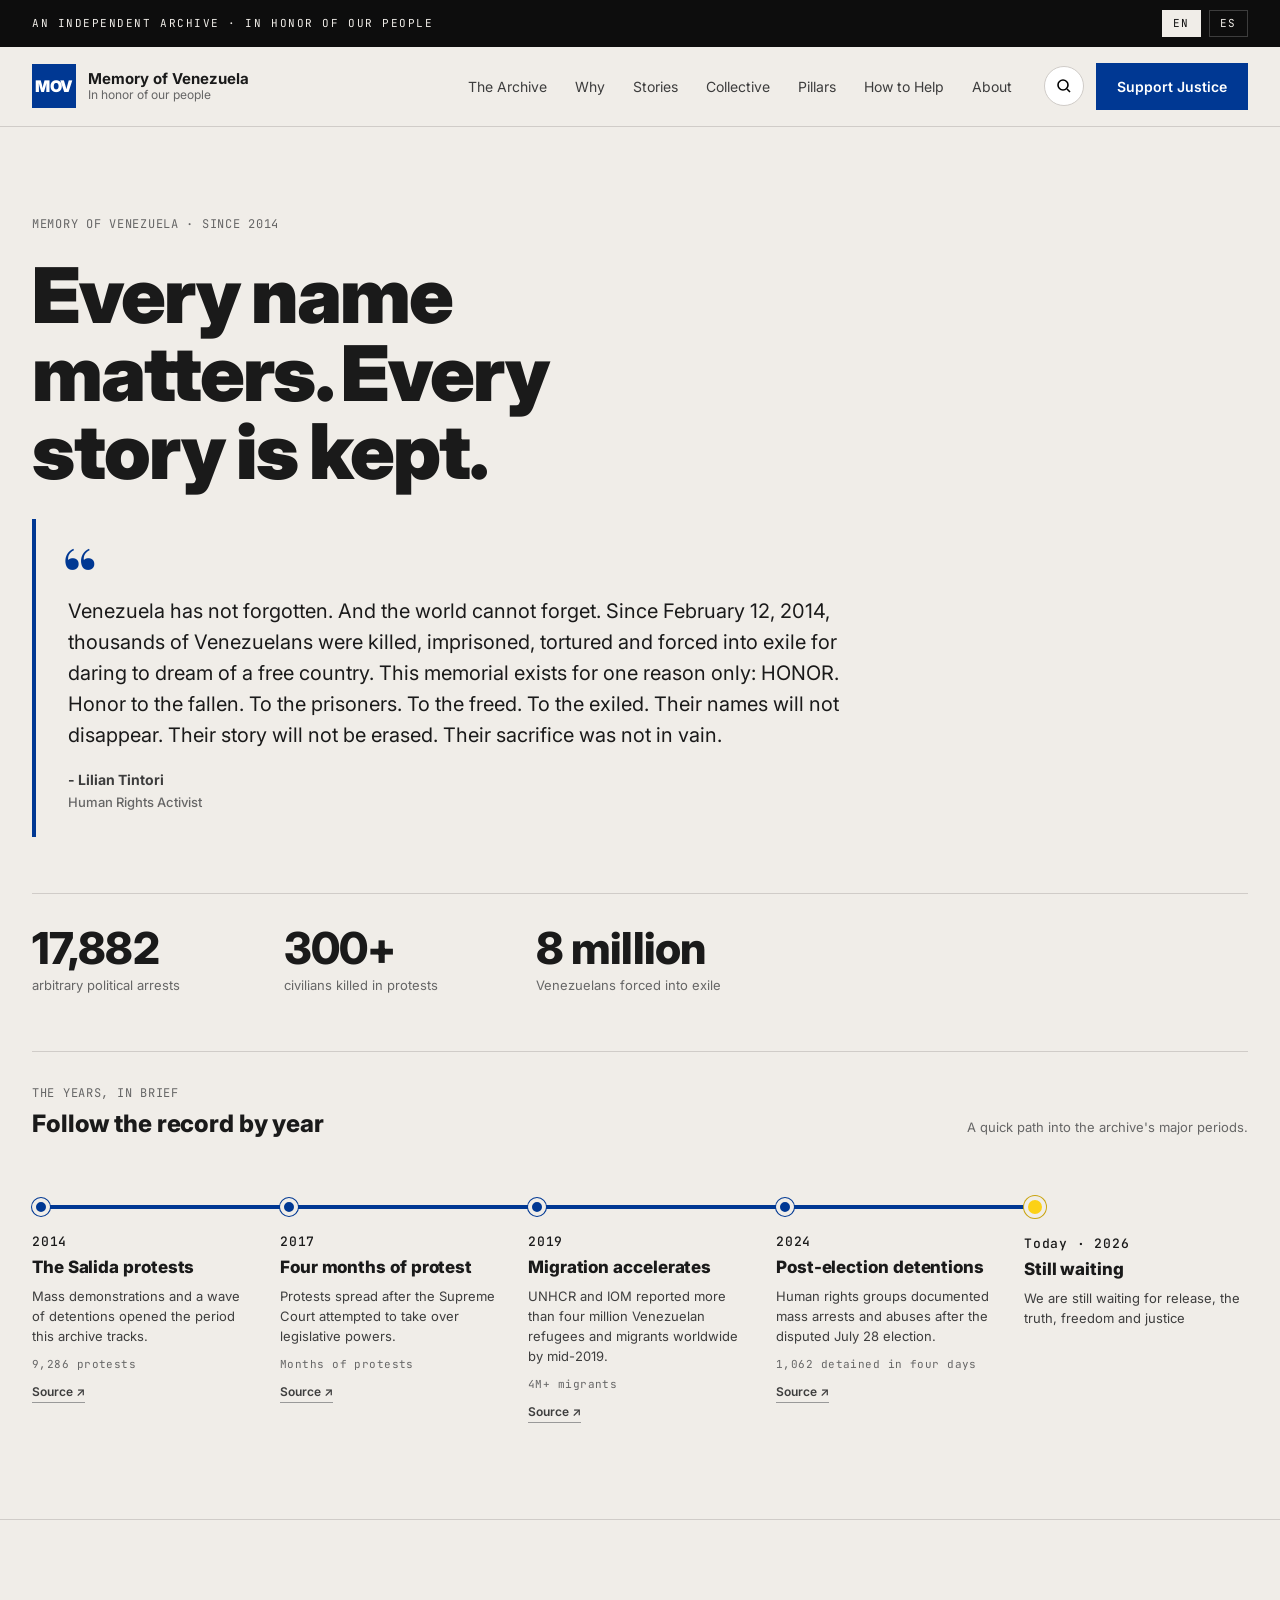
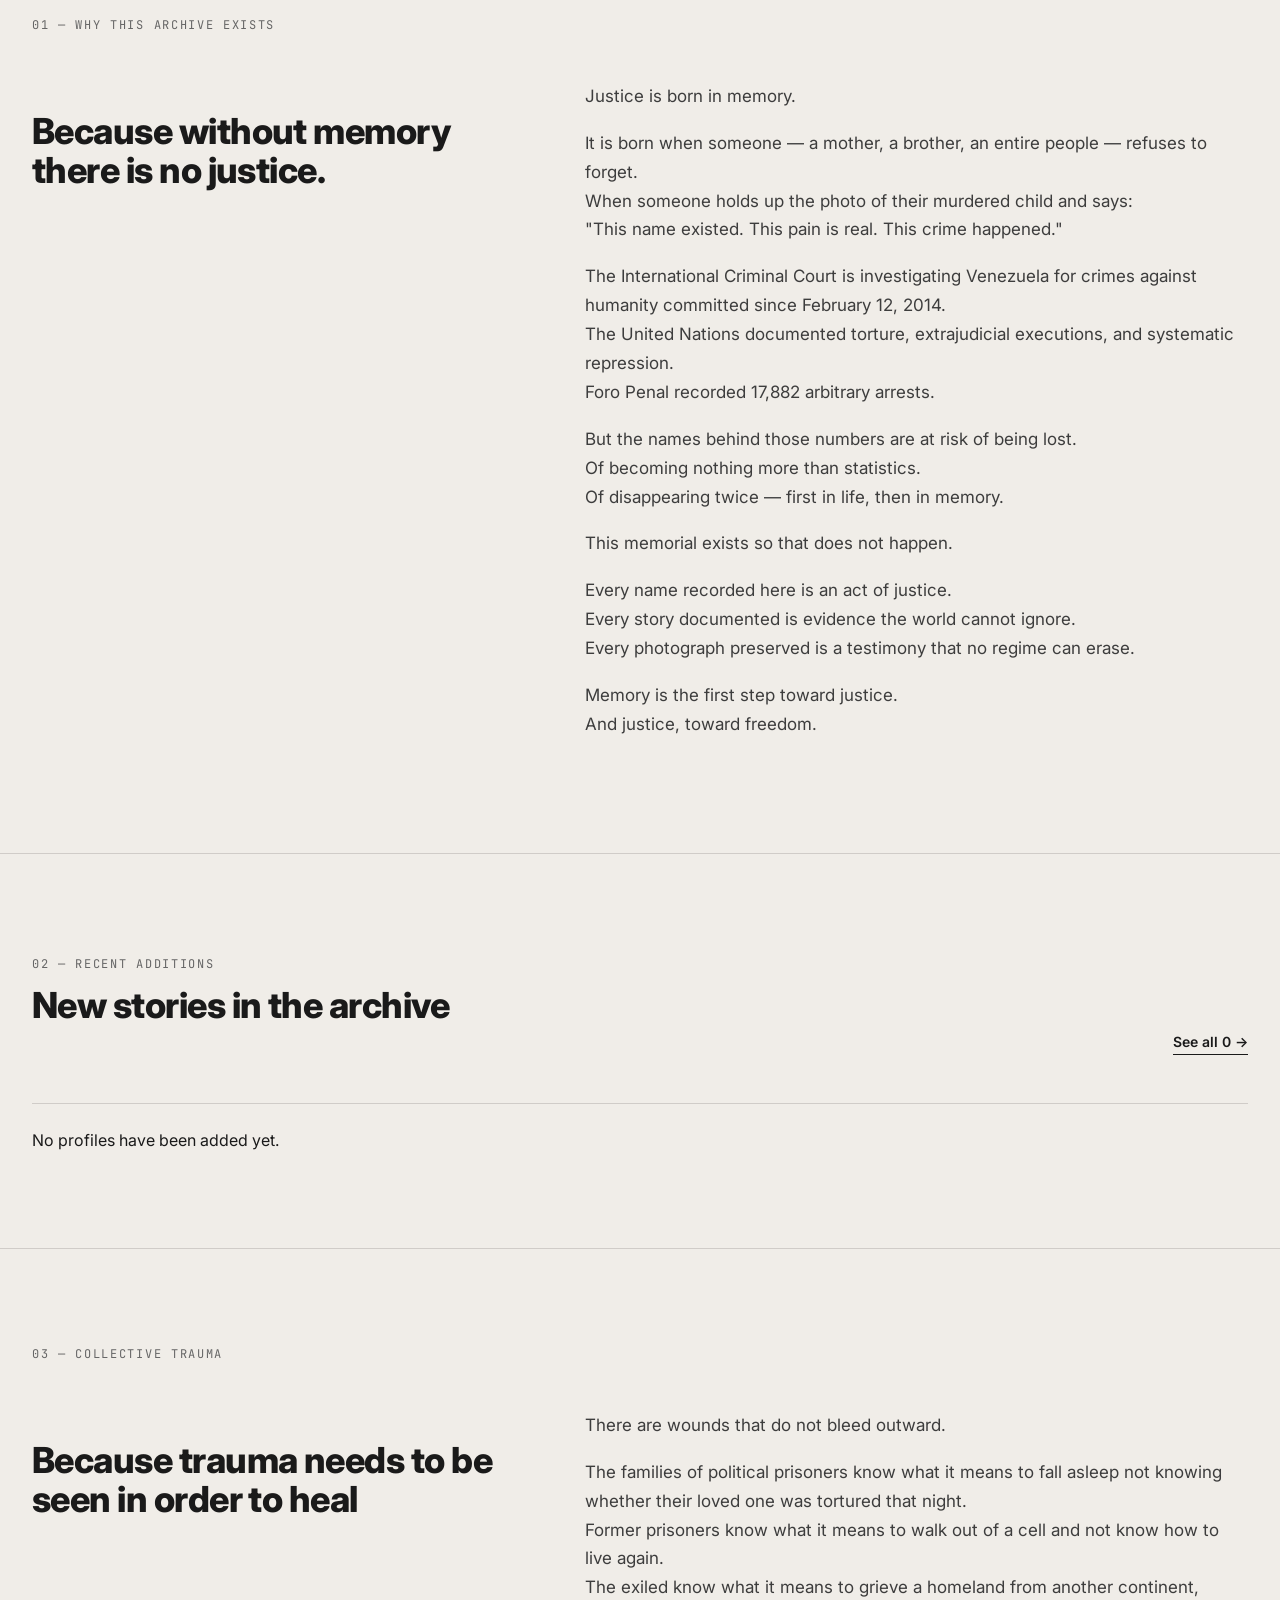
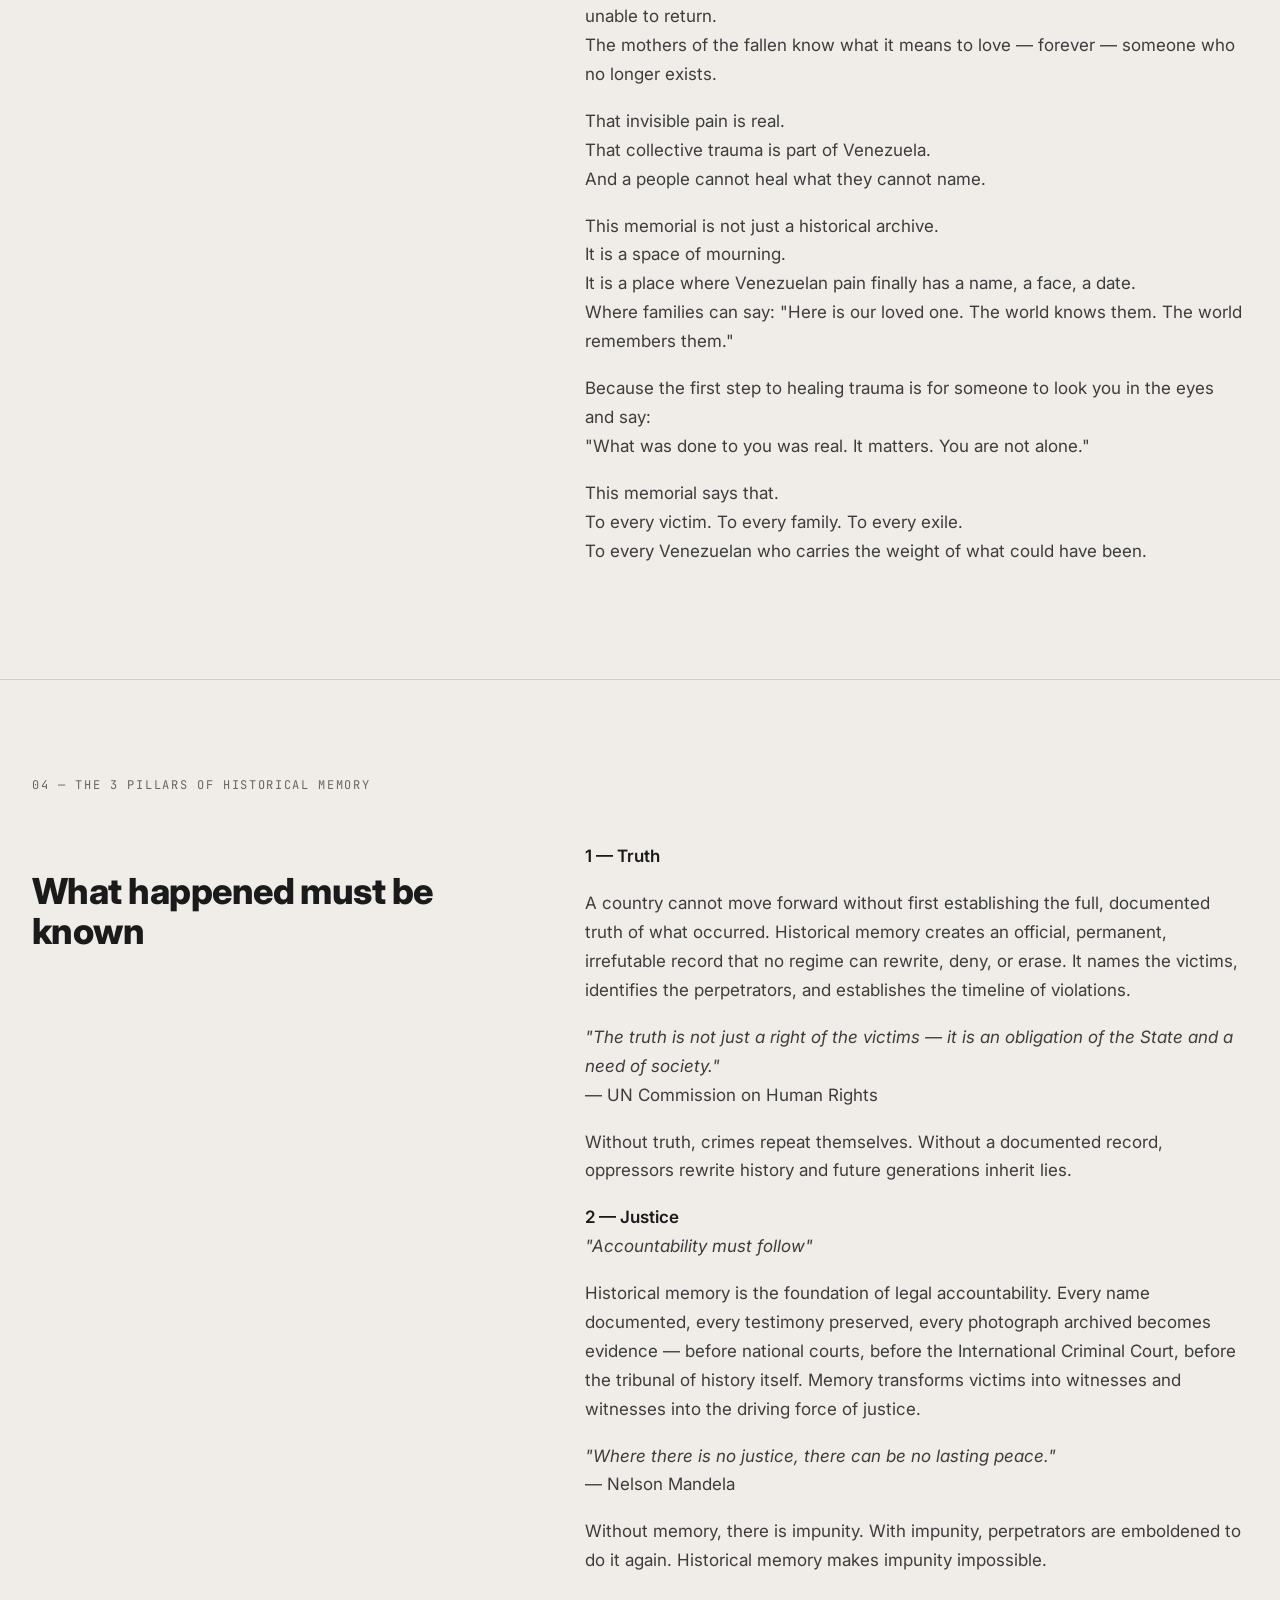
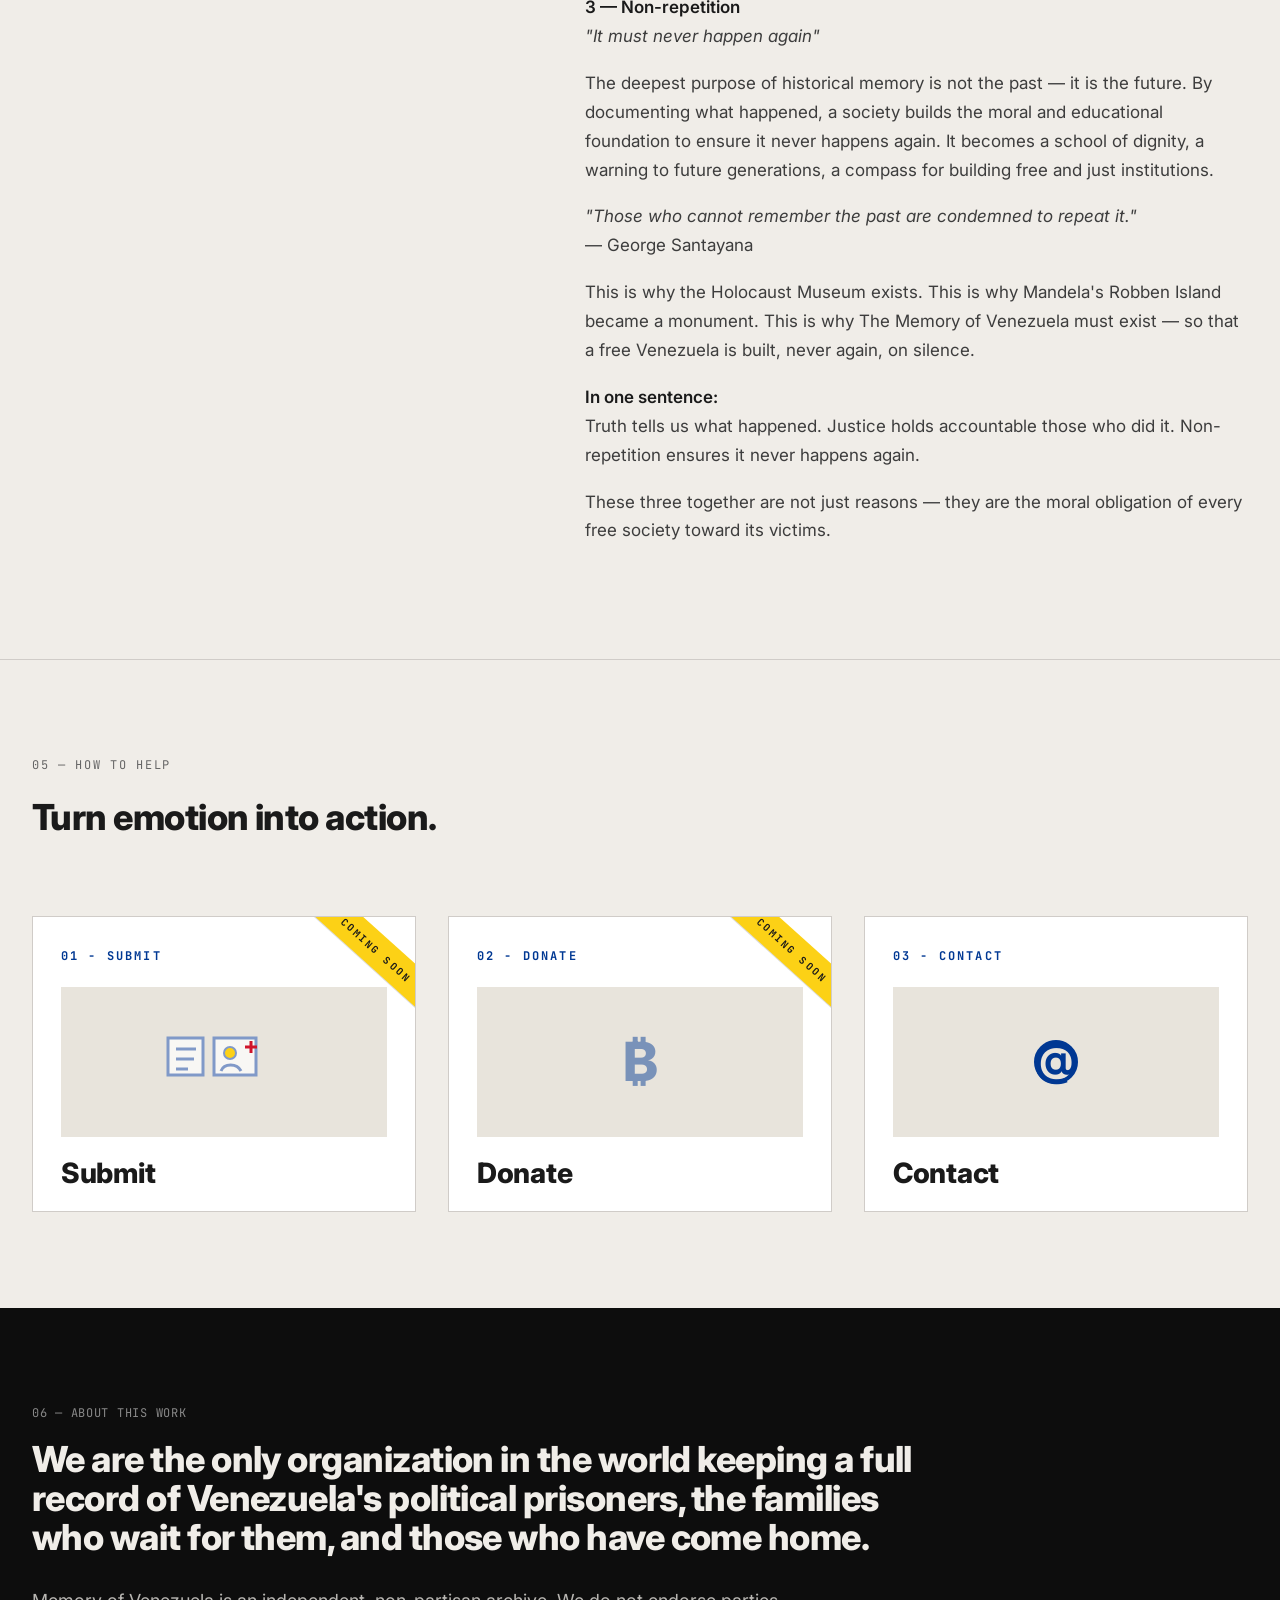
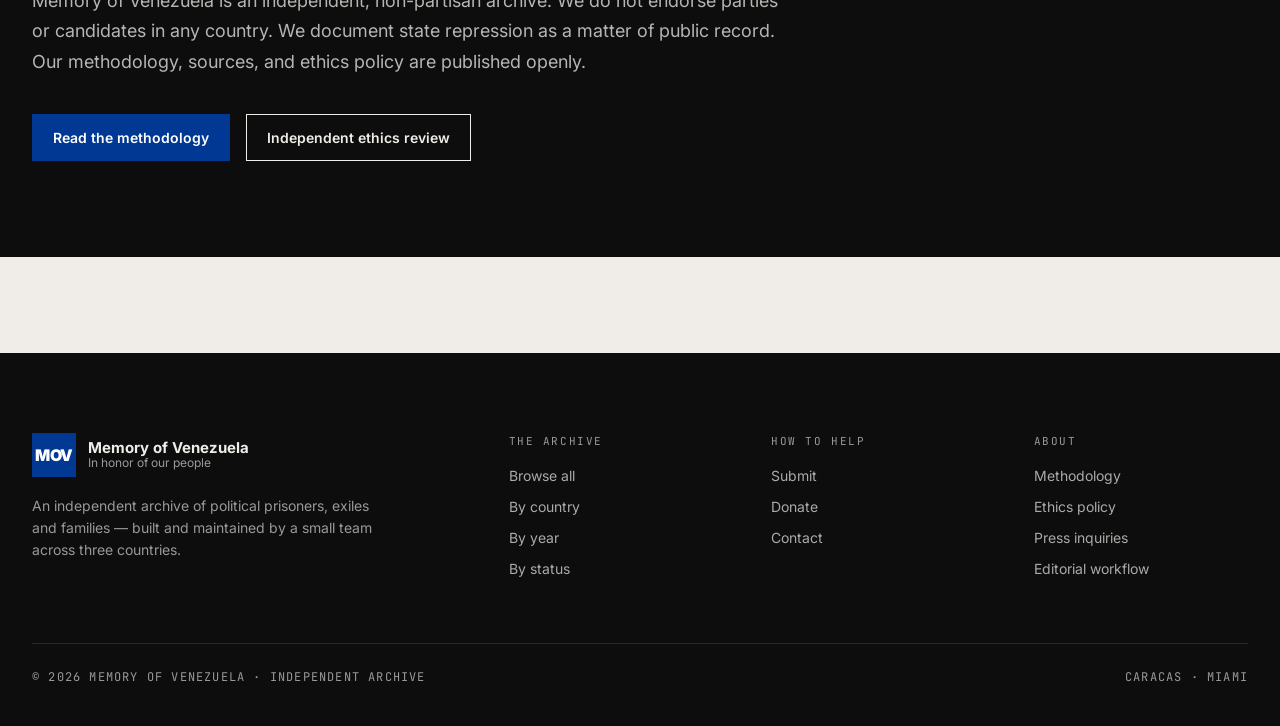
==== index.html @ 83c47b43 "fix: wire homepage anchors and remove preview toggle" ====
<!DOCTYPE html>
<html lang="en">
<head>
<meta charset="utf-8" />
<meta name="viewport" content="width=device-width, initial-scale=1" />
<title>Memory of Venezuela — In honor of our people</title>
<link rel="preconnect" href="https://fonts.googleapis.com" />
<link rel="preconnect" href="https://fonts.gstatic.com" crossorigin />
<link href="https://fonts.googleapis.com/css2?family=Inter:wght@400;500;600;700;800;900&family=Playfair+Display:ital,wght@0,400;0,700;1,400;1,700&family=JetBrains+Mono:wght@400;500&display=swap" rel="stylesheet" />
<style>
/* Memory of Venezuela — shared stylesheet */
:root {
  --cream: #F0EDE8;
  --cream-2: #E8E4DC;
  --white: #FFFFFF;
  --black: #1A1A1A;
  --true-black: #0D0D0D;
  --red: #CF142B;
  --blue: #003893;
  --blue-deep: #002564;
  --yellow: #FCD116;
  --yellow-deep: #C9A410;
  --red-deep: #A31821;
  --primary: #003893;
  --primary-deep: #002564;
  --amber: #C8820A;
  --gray-900: #1F1F1F;
  --gray-700: #3D3D3D;
  --gray-500: #666666;
  --gray-400: #888888;
  --gray-300: #999999;
  --gray-200: #D0CCC8;
  --gray-100: #E5E1DA;
  --cuba-blue: #0057A8;
  --nicaragua-green: #2E7D32;
  --venezuela-red: #B71C1C;

  --font-sans: 'Inter', -apple-system, BlinkMacSystemFont, 'Helvetica Neue', sans-serif;
  --font-serif: 'Playfair Display', Georgia, serif;
  --font-mono: 'JetBrains Mono', 'IBM Plex Mono', ui-monospace, Menlo, monospace;

  --max: 1320px;
  --gutter: 32px;
}

* { box-sizing: border-box; }
html, body { margin: 0; padding: 0; }
body {
  font-family: var(--font-sans);
  background: var(--cream);
  color: var(--black);
  font-size: 16px;
  line-height: 1.5;
  -webkit-font-smoothing: antialiased;
  text-rendering: optimizeLegibility;
}
img { max-width: 100%; display: block; }
a { color: inherit; text-decoration: none; }

/* ---------- Type scale ---------- */
.t-hero { font-size: clamp(48px, 6vw, 84px); font-weight: 900; letter-spacing: -0.025em; line-height: 1.02; }
.t-h1   { font-size: clamp(40px, 4.2vw, 56px); font-weight: 800; letter-spacing: -0.02em; line-height: 1.05; }
.t-h2   { font-size: clamp(28px, 2.8vw, 40px); font-weight: 800; letter-spacing: -0.015em; line-height: 1.1; }
.t-h3   { font-size: 28px; font-weight: 700; letter-spacing: -0.01em; line-height: 1.2; }
.t-h4   { font-size: 20px; font-weight: 700; letter-spacing: -0.005em; line-height: 1.3; }
.t-lead { font-size: 20px; font-weight: 400; line-height: 1.55; color: var(--gray-700); }
.t-body { font-size: 16px; font-weight: 400; line-height: 1.65; }
.t-small{ font-size: 13px; font-weight: 400; color: var(--gray-500); }
.t-cap  { font-size: 12px; font-weight: 400; color: var(--gray-500); }
.t-label{
  font-size: 11px; font-weight: 700; text-transform: uppercase;
  letter-spacing: 0.12em; color: var(--blue);
}
.t-mono { font-family: var(--font-mono); font-size: 12px; letter-spacing: 0.06em; text-transform: uppercase; color: var(--gray-500); }
.t-quote{ font-family: var(--font-serif); font-weight: 700; font-size: clamp(28px, 3vw, 40px); line-height: 1.25; letter-spacing: -0.005em; color: var(--black); }

/* ---------- Layout ---------- */
.wrap { max-width: var(--max); margin: 0 auto; padding: 0 var(--gutter); }
.section { padding: 96px 0; border-top: 1px solid var(--gray-200); }
.section.tight { padding: 64px 0; }
section[id] { scroll-margin-top: 88px; }
.section-head { display: flex; flex-direction: column; gap: 12px; margin-bottom: 48px; }
.section-head .num { font-family: var(--font-mono); font-size: 12px; color: var(--gray-500); text-transform: uppercase; letter-spacing: 0.14em; }

/* ---------- Header ---------- */
.topband {
  background: var(--true-black);
  color: var(--cream);
  font-family: var(--font-mono);
  font-size: 11px;
  letter-spacing: 0.14em;
  text-transform: uppercase;
}
.topband .wrap { display: flex; justify-content: space-between; align-items: center; padding-top: 10px; padding-bottom: 10px; gap: 16px; flex-wrap: wrap; } .topband .right-tools { display: flex; gap: 12px; align-items: center; }
.topband a { color: inherit; opacity: 0.7; }
.topband a:hover { opacity: 1; }
.topband .lang { display: inline-flex; gap: 8px; }
.topband .lang button {
  background: transparent; border: 1px solid rgba(255,255,255,0.2); color: var(--cream);
  font: inherit; letter-spacing: 0.14em; text-transform: uppercase;
  padding: 4px 10px; cursor: pointer;
}
.topband .lang button.on { background: var(--cream); color: var(--true-black); border-color: var(--cream); }

.nav {
  background: var(--cream);
  border-bottom: 1px solid var(--gray-200);
  position: sticky; top: 0; z-index: 50;
}
.nav .wrap { display: flex; align-items: center; gap: 32px; padding-top: 16px; padding-bottom: 16px; }
.brand { display: flex; align-items: center; gap: 12px; font-weight: 700; }
.brand-mark {
  width: 44px; height: 44px; background: var(--blue); color: var(--white);
  display: grid; place-items: center; font-weight: 900; letter-spacing: -0.02em;
  font-size: 16px;
}
.brand-text { display: flex; flex-direction: column; line-height: 1.15; }
.brand-text strong { font-size: 15px; font-weight: 700; }
.brand-text span { font-size: 12px; color: var(--gray-500); font-weight: 400; }
.nav-links { display: flex; gap: 28px; margin-left: auto; align-items: center; }
.nav-links a { font-size: 14px; color: var(--gray-700); }
.nav-links a:hover, .nav-links a.active { color: var(--black); }
.nav-actions { display: flex; align-items: center; gap: 12px; }
.btn {
  display: inline-flex; align-items: center; gap: 8px;
  padding: 12px 20px; font-size: 14px; font-weight: 600;
  border: 1px solid var(--black); background: var(--black); color: var(--cream);
  cursor: pointer; transition: background 0.15s ease;
}
.btn:hover { background: var(--gray-700); }
.btn.red { background: var(--blue); border-color: var(--blue); color: var(--white); }
.btn.red:hover { background: var(--blue-deep); border-color: var(--blue-deep); }
.btn.ghost { background: transparent; color: var(--black); }
.btn.ghost:hover { background: var(--black); color: var(--cream); }
.search-icon {
  width: 40px; height: 40px; border-radius: 999px;
  border: 1px solid var(--gray-200); background: var(--white);
  display: grid; place-items: center; cursor: pointer;
}

/* ---------- Status pills ---------- */
.pill {
  display: inline-flex; align-items: center; gap: 6px;
  font-size: 11px; font-weight: 700; letter-spacing: 0.12em; text-transform: uppercase;
  padding: 5px 10px; border: 1px solid currentColor;
}
.pill.imprisoned { color: var(--red); }
.pill.exiled    { color: var(--amber); }
.pill.liberated { color: var(--nicaragua-green); }
.pill.killed    { color: var(--red-deep); }
.pill.disappeared { color: var(--black); }
.pill.family    { color: var(--cuba-blue); }
.pill.solid { background: var(--red); color: var(--white); border-color: var(--red); }
.pill.solid.amber { background: var(--amber); border-color: var(--amber); }
.pill.solid.green { background: var(--nicaragua-green); border-color: var(--nicaragua-green); }

/* ---------- Photo placeholder ---------- */
.photo {
  background: var(--cream-2);
  position: relative;
  overflow: hidden;
  display: flex; align-items: flex-end; justify-content: flex-start;
}
.photo::before {
  content: ""; position: absolute; inset: 0;
  background-image: repeating-linear-gradient(
    -45deg,
    rgba(0,0,0,0.025) 0 1px,
    transparent 1px 14px
  );
}
.photo .photo-cap {
  position: relative; z-index: 1;
  font-family: var(--font-mono); font-size: 11px;
  text-transform: uppercase; letter-spacing: 0.14em;
  color: var(--gray-500);
  padding: 12px 14px;
}
.photo.dark { background: var(--true-black); }
.photo.dark::before { background-image: repeating-linear-gradient(-45deg, rgba(255,255,255,0.04) 0 1px, transparent 1px 14px); }
.photo.dark .photo-cap { color: var(--gray-300); }

/* ---------- Person card ---------- */
.person-card {
  display: block;
  background: var(--white);
  border: 1px solid var(--gray-200);
  transition: border-color 0.15s ease, transform 0.15s ease;
}
.person-card:hover { border-color: var(--black); }
.person-card .photo { aspect-ratio: 4/5; }
.person-card .meta { padding: 18px 20px 22px; }
.person-card .meta h4 { margin: 0 0 6px; font-size: 18px; font-weight: 700; letter-spacing: -0.005em; }
.person-card .meta .sub { font-size: 13px; color: var(--gray-500); }
.person-card .pill { margin-bottom: 12px; }

/* ---------- Footer ---------- */
.foot { background: var(--true-black); color: var(--cream); padding: 80px 0 40px; margin-top: 96px; }
.foot a { color: var(--cream); opacity: 0.7; }
.foot a:hover { opacity: 1; }
.foot-grid { display: grid; grid-template-columns: 2fr 1fr 1fr 1fr; gap: 48px; }
.foot-col h5 { font-size: 11px; letter-spacing: 0.14em; text-transform: uppercase; color: var(--gray-300); margin: 0 0 16px; font-family: var(--font-mono); font-weight: 400; }
.foot-col ul { list-style: none; padding: 0; margin: 0; display: flex; flex-direction: column; gap: 10px; font-size: 14px; }
.foot-bottom { margin-top: 64px; padding-top: 24px; border-top: 1px solid rgba(255,255,255,0.12); display: flex; justify-content: space-between; font-size: 12px; color: var(--gray-300); font-family: var(--font-mono); letter-spacing: 0.1em; text-transform: uppercase; }

/* ---------- Stub data flag (preview mode) ---------- */
[data-stub] { position: relative; }
body.preview-on [data-stub] {
  outline: 2px dashed var(--yellow-deep);
  outline-offset: 2px;
  background-image: linear-gradient(135deg, rgba(252,209,22,0.06) 0 8px, transparent 8px 16px);
}
body.preview-on [data-stub]::after {
  content: "SAMPLE";
  position: absolute; top: -10px; left: -2px;
  font-family: var(--font-mono); font-size: 9px; letter-spacing: 0.16em; font-weight: 700;
  background: var(--yellow); color: var(--black); padding: 2px 6px;
  z-index: 5;
}
.preview-toggle {
  display: inline-flex; align-items: center; gap: 8px;
  font-family: var(--font-mono); font-size: 11px; letter-spacing: 0.12em; text-transform: uppercase;
  background: var(--yellow); color: var(--black); border: 0; padding: 4px 10px;
  cursor: pointer;
}
.preview-toggle .dot { width: 6px; height: 6px; border-radius: 999px; background: var(--black); }
body.preview-on .preview-toggle { background: var(--black); color: var(--yellow); }
body.preview-on .preview-toggle .dot { background: var(--yellow); }

/* ---------- Utilities ---------- */
.hr { border: 0; border-top: 1px solid var(--gray-200); margin: 0; }
.flag { width: 18px; height: 12px; display: inline-block; vertical-align: middle; border: 1px solid rgba(0,0,0,0.05); }
.country-tag { display: inline-flex; align-items: center; gap: 6px; font-size: 11px; font-weight: 700; letter-spacing: 0.12em; text-transform: uppercase; }

</style>
<style>
  /* Home-only */
  .hero { padding: 88px 0 96px; }
  .hero .lede { max-width: 920px; }
  .hero h1 { margin: 24px 0 28px; }
  .hero-quote {
    position: relative;
    max-width: 820px;
    margin: 0;
    padding: 24px 0 24px 32px;
    border-left: 4px solid var(--blue);
  }
  .hero-quote::before {
    content: "\201C";
    display: block;
    margin: 0 0 -8px -6px;
    font-family: var(--font-serif);
    font-size: 76px;
    font-weight: 700;
    line-height: 0.8;
    color: var(--blue);
  }
  .hero-quote p {
    margin: 0;
    font-family: var(--font-sans);
    font-size: 20px;
    font-style: normal;
    line-height: 1.55;
    color: var(--black);
  }
  .hero-quote footer {
    margin-top: 18px;
    color: var(--gray-700);
  }
  .hero-quote cite {
    display: block;
    font-size: 14px;
    font-style: normal;
    font-weight: 700;
  }
  .hero-quote .quote-role {
    display: block;
    margin-top: 3px;
    font-size: 13px;
    font-weight: 500;
    color: var(--gray-500);
  }
  .hero .meta-row { display: flex; gap: 32px; margin-top: 56px; padding-top: 32px; border-top: 1px solid var(--gray-200); flex-wrap: wrap; }
  .hero .meta-row .meta-item { min-width: 220px; }
  .hero .meta-row .num { font-size: 44px; font-weight: 800; letter-spacing: -0.02em; line-height: 1; }
  .hero .meta-row .lbl { font-size: 13px; color: var(--gray-500); margin-top: 6px; max-width: 240px; }
  .hero .meta-row .src { font-size: 11px; color: var(--gray-400); margin-top: 8px; font-style: italic; }
  .hero-timeline {
    margin-top: 56px;
    padding-top: 32px;
    border-top: 1px solid var(--gray-200);
  }
  .hero-timeline-head {
    display: flex;
    align-items: flex-end;
    justify-content: space-between;
    gap: 24px;
    flex-wrap: wrap;
  }
  .hero-timeline h2 {
    margin: 8px 0 0;
    font-size: 24px;
    font-weight: 800;
    letter-spacing: -0.005em;
    line-height: 1.15;
  }
  .hero-timeline .t-small {
    max-width: 320px;
    text-align: right;
  }
  .hero-timeline .htl-track { margin-top: 24px; }

  .why { display: grid; grid-template-columns: 1fr 1.4fr; gap: 80px; align-items: start; }
  .why p { font-size: 17px; line-height: 1.7; color: var(--gray-700); margin: 0 0 18px; }
  .why p strong { color: var(--black); font-weight: 600; }

  /* Recent additions */
  .recent-grid { display: grid; grid-template-columns: 1.6fr 1fr 1fr; gap: 28px; }
  .recent-grid.is-single { grid-template-columns: minmax(0, 920px); }
  .recent-grid.is-single .featured {
    display: grid;
    grid-template-columns: minmax(220px, 0.85fr) minmax(0, 1fr);
  }
  .recent-grid.is-single .featured .photo {
    aspect-ratio: auto;
    min-height: 320px;
  }
  .recent-grid.is-loading, .recent-grid.is-empty {
    display: block;
    border-top: 1px solid var(--gray-200);
    padding-top: 24px;
    color: var(--gray-600);
  }
  .recent-grid .featured .photo { aspect-ratio: 4/5; }
  .recent-grid .featured .meta { padding: 24px 28px 28px; }
  .recent-grid .featured h3 { margin: 0 0 12px; font-size: 28px; font-weight: 800; letter-spacing: -0.01em; line-height: 1.15; }
  .recent-grid .featured p { font-size: 16px; color: var(--gray-700); line-height: 1.6; margin: 0 0 18px; }
  .recent-grid .featured .pill { margin-bottom: 12px; }
  .recent-grid .stack { display: flex; flex-direction: column; gap: 28px; }
  .recent-grid .stack .person-card .photo { aspect-ratio: 4/3; }

  /* Timeline */
  .tl { position: relative; padding: 0 0 0 0; }
  .tl-row { display: grid; grid-template-columns: 140px 1fr; gap: 48px; padding: 28px 0; border-top: 1px solid var(--gray-200); align-items: start; }
  .tl-row:last-child { border-bottom: 1px solid var(--gray-200); }
  .tl-row .yr { font-family: var(--font-mono); font-size: 13px; letter-spacing: 0.08em; color: var(--gray-700); padding-top: 4px; }
  .tl-row .yr .count { display: block; font-family: var(--font-sans); font-size: 11px; color: var(--gray-400); margin-top: 4px; letter-spacing: 0.06em; text-transform: uppercase; }
  .tl-row .body h4 { margin: 0 0 8px; font-size: 20px; font-weight: 700; letter-spacing: -0.005em; }
  .tl-row .body p { margin: 0; color: var(--gray-700); font-size: 15px; line-height: 1.6; max-width: 720px; }
  .tl-row .body .links { margin-top: 12px; display: flex; gap: 16px; flex-wrap: wrap; font-size: 13px; }
  .tl-row .body .links a { color: var(--gray-700); border-bottom: 1px solid var(--gray-300); padding-bottom: 1px; }
  .tl-row .body .links a:hover { color: var(--black); border-color: var(--black); }
  .tl-row.is-active .body h4 { color: var(--red); }

  /* Horizontal hero timeline */
  .htl { padding: 16px 0 0; }
  .htl-track {
    --htl-gap: 24px;
    --htl-dot-center: 9px;
    --htl-column: calc((100% - (4 * var(--htl-gap))) / 5);
    position: relative;
    display: grid;
    grid-template-columns: repeat(5, 1fr);
    gap: var(--htl-gap);
    margin-top: 32px;
  }
  .htl-track::before {
    content: ""; position: absolute;
    left: var(--htl-dot-center);
    right: calc(var(--htl-column) - var(--htl-dot-center));
    top: 28px;
    height: 2px; background: var(--gray-200);
    z-index: 0;
  }
  .htl-track::after {
    content: ""; position: absolute;
    left: var(--htl-dot-center);
    top: 27px;
    width: calc(4 * (var(--htl-column) + var(--htl-gap)));
    height: 4px; background: var(--blue);
    z-index: 1;
  }
  .htl-node { position: relative; z-index: 2; padding-top: 0; }
  .htl-dot {
    width: 18px; height: 18px; border-radius: 999px;
    background: var(--gray-200); border: 4px solid var(--cream);
    margin: 20px 0 16px;
    box-shadow: 0 0 0 1px var(--gray-300);
  }
  .htl-node.is-key .htl-dot { background: var(--blue); box-shadow: 0 0 0 1px var(--blue); }
  .htl-node.is-now .htl-dot { background: var(--yellow); box-shadow: 0 0 0 1px var(--yellow-deep); width: 22px; height: 22px; margin-top: 18px; }
  .htl-node .yr {
    font-family: var(--font-mono); font-size: 13px; font-weight: 500;
    letter-spacing: 0.06em; color: var(--gray-500);
    margin-bottom: 6px;
  }
  .htl-node.is-key .yr, .htl-node.is-now .yr { color: var(--black); }
  .htl-node h4 {
    margin: 0 0 8px; font-size: 17px; font-weight: 800; letter-spacing: -0.005em;
    line-height: 1.2;
  }
  .htl-node p {
    margin: 0; font-size: 13px; color: var(--gray-700); line-height: 1.55;
  }
  .htl-node .htl-meta {
    margin-top: 10px;
    font-family: var(--font-mono);
    font-size: 11px;
    letter-spacing: 0.04em;
    color: var(--gray-500);
  }
  .htl-node .htl-actions {
    display: flex;
    align-items: center;
    gap: 12px;
    flex-wrap: wrap;
  }
  .htl-node a {
    display: inline-block; margin-top: 10px; font-size: 12px; font-weight: 600;
    color: var(--gray-700); border-bottom: 1px solid var(--gray-300); padding-bottom: 1px;
  }
  .htl-node .htl-note {
    display: inline-block;
    margin-top: 10px;
    font-size: 12px;
    color: var(--gray-500);
  }
  .htl-track.is-loading {
    display: block;
    margin-top: 24px;
    border-top: 1px solid var(--gray-200);
    padding-top: 20px;
    font-family: var(--font-mono);
    font-size: 11px;
    letter-spacing: 0.12em;
    text-transform: uppercase;
    color: var(--gray-500);
  }
  .htl-node a:hover { color: var(--black); border-color: var(--black); }
  @media (max-width: 900px) {
    .hero-timeline .t-small { text-align: left; }
    .htl-track { grid-template-columns: 1fr; gap: 0; }
    .htl-track::before, .htl-track::after { display: none; }
    .htl-node { border-top: 1px solid var(--gray-200); padding: 20px 0; }
    .htl-dot { margin: 0 0 12px; }
  }

  /* How to help */
  .help-grid { display: grid; grid-template-columns: repeat(3, 1fr); gap: 32px; }
  .help-card {
    position: relative;
    overflow: hidden;
    background: var(--white);
    border: 1px solid var(--gray-200);
    padding: 30px 28px 24px;
    display: flex;
    flex-direction: column;
    gap: 22px;
    min-height: 294px;
  }
  .help-card[href]:hover { border-color: var(--black); }
  .help-card .num {
    font-family: var(--font-mono); font-size: 12px; font-weight: 700;
    color: var(--blue); letter-spacing: 0.18em; text-transform: uppercase;
  }
  .help-ribbon {
    position: absolute;
    top: 17px;
    right: -46px;
    width: 170px;
    padding: 9px 0 8px;
    transform: rotate(42deg);
    transform-origin: center;
    background: var(--yellow);
    color: var(--black);
    text-align: center;
    font-family: var(--font-mono);
    font-size: 10px;
    font-weight: 700;
    letter-spacing: 0.22em;
    text-transform: uppercase;
    box-shadow: 0 1px 0 rgba(0,0,0,0.14);
  }
  .help-visual {
    min-height: 150px;
    background: var(--cream-2);
    display: grid;
    place-items: center;
    overflow: hidden;
  }
  .help-visual svg { width: 100%; height: 150px; display: block; }
  .help-symbol {
    font-size: 54px;
    line-height: 1;
    font-weight: 800;
    color: rgba(0, 56, 147, 0.48);
  }
  .help-card h4 { font-size: 28px; font-weight: 800; letter-spacing: -0.01em; line-height: 1; margin: 0; }

  /* About strip */
  .about-strip { background: var(--true-black); color: var(--cream); padding: 96px 0; }
  .about-strip h2 { margin: 0 0 28px; max-width: 900px; }
  .about-strip p { font-size: 18px; color: rgba(240,237,232,0.75); line-height: 1.7; max-width: 760px; margin: 0 0 18px; }
  .about-strip .num { color: var(--gray-400); }

  @media (max-width: 900px) {
    .why, .recent-grid, .help-grid, .foot-grid { grid-template-columns: 1fr; gap: 40px; }
    .recent-grid.is-single .featured { display: block; }
    .recent-grid.is-single .featured .photo { aspect-ratio: 4/5; min-height: 0; }
    .nav-links { display: none; }
  }
</style>
</head>
<body>

<!-- TOP BAND -->
<div class="topband">
  <div class="wrap">
    <div>An independent archive · In honor of our people</div>
    <div class="lang" role="group" aria-label="Language">
      <button class="on" aria-pressed="true">EN</button>
      <button aria-pressed="false">ES</button>
      </div>
  </div>
</div>

<!-- NAV -->
<header class="nav">
  <div class="wrap">
    <a href="index.html" class="brand" aria-label="Memory of Venezuela home">
      <span class="brand-mark">MOV</span>
      <span class="brand-text">
        <strong>Memory of Venezuela</strong>
        <span>In honor of our people</span>
      </span>
    </a>
    <nav class="nav-links" aria-label="Primary">
      <a href="archive.html">The Archive</a>
      <a href="#why">Why</a>
      <a href="#stories">Stories</a>
      <a href="#collective">Collective</a>
      <a href="#pillars">Pillars</a>
      <a href="#help">How to Help</a>
      <a href="#about">About</a>
    </nav>
    <div class="nav-actions">
      <button class="search-icon" aria-label="Search the archive">
        <svg width="16" height="16" viewBox="0 0 16 16" fill="none" stroke="currentColor" stroke-width="1.6"><circle cx="7" cy="7" r="5"/><path d="M11 11l3 3"/></svg>
      </button>
      <a class="btn red" href="#help">Support Justice</a>
    </div>
  </div>
</header>

<!-- HERO / MISSION -->
<section class="hero">
  <div class="wrap">
    <div class="lede">
      <div class="t-mono">Memory of Venezuela · Since 2014</div>
      <h1 class="t-hero">Every name<br/>matters. Every<br/>story is kept.</h1>
      <blockquote class="hero-quote">
        <p>
          Venezuela has not forgotten. And the world cannot forget. Since February 12, 2014,
          thousands of Venezuelans were killed, imprisoned, tortured and forced into exile for
          daring to dream of a free country. This memorial exists for one reason only: HONOR.
          Honor to the fallen. To the prisoners. To the freed. To the exiled. Their names will
          not disappear. Their story will not be erased. Their sacrifice was not in vain.
        </p>
        <footer>
          <cite>- Lilian Tintori</cite>
          <span class="quote-role">Human Rights Activist</span>
        </footer>
      </blockquote>
    </div>

    <div class="meta-row">
      <div class="meta-item">
        <div class="num">17,882</div>
        <div class="lbl">arbitrary political arrests</div>
      </div>
      <div class="meta-item">
        <div class="num">300+</div>
        <div class="lbl">civilians killed in protests</div>
      </div>
      <div class="meta-item">
        <div class="num">8 million</div>
        <div class="lbl">Venezuelans forced into exile</div>
      </div>
    </div>

    <div class="hero-timeline">
      <div class="hero-timeline-head">
        <div>
          <div class="t-mono">The years, in brief</div>
          <h2>Follow the record by year</h2>
        </div>
        <span class="t-small">A quick path into the archive's major periods.</span>
      </div>

      <div class="htl" data-timeline-target="hero">
        <div class="htl-track is-loading">Loading sourced timeline...</div>
      </div>
    </div>
  </div>
</section>

<!-- WHY THIS EXISTS -->
<section class="section" id="why">
  <div class="wrap">
    <div class="section-head">
      <span class="num">01 — Why this archive exists</span>
    </div>
    <div class="why">
      <h2 class="t-h2">Because without memory there is no justice.</h2>
      <div>
        <p>
          Justice is born in memory.
        </p>
        <p>
          It is born when someone — a mother, a brother, an entire people — refuses to forget.<br/>
          When someone holds up the photo of their murdered child and says:<br/>
          "This name existed. This pain is real. This crime happened."
        </p>
        <p>
          The International Criminal Court is investigating Venezuela for crimes against humanity committed since February 12, 2014.<br/>
          The United Nations documented torture, extrajudicial executions, and systematic repression.<br/>
          Foro Penal recorded 17,882 arbitrary arrests.
        </p>
        <p>
          But the names behind those numbers are at risk of being lost.<br/>
          Of becoming nothing more than statistics.<br/>
          Of disappearing twice — first in life, then in memory.
        </p>
        <p>
          This memorial exists so that does not happen.
        </p>
        <p>
          Every name recorded here is an act of justice.<br/>
          Every story documented is evidence the world cannot ignore.<br/>
          Every photograph preserved is a testimony that no regime can erase.
        </p>
        <p>
          Memory is the first step toward justice.<br/>
          And justice, toward freedom.
        </p>
      </div>
    </div>
  </div>
</section>

<!-- RECENT ADDITIONS -->
<section class="section" id="stories">
  <div class="wrap">
    <div class="section-head" style="display:flex; flex-direction:row; justify-content:space-between; align-items:end;">
      <div>
        <span class="num">02 — Recent additions</span>
        <h2 class="t-h2" style="margin-top:12px;">New stories in the archive</h2>
      </div>
      <a href="archive.html" data-profile-count-link style="font-size:14px; font-weight:600; border-bottom:1px solid var(--black); padding-bottom:2px;">See all 1 →</a>
    </div>

    <div class="recent-grid is-loading" data-recent-additions>
      Loading recent profiles...
    </div>
  </div>
</section>

<!-- COLLECTIVE TRAUMA -->
<section class="section" id="collective">
  <div class="wrap">
    <div class="section-head">
      <span class="num">03 — Collective trauma</span>
    </div>
    <div class="why">
      <h2 class="t-h2">Because trauma needs to be seen in order to heal</h2>
      <div>
        <p>
          There are wounds that do not bleed outward.
        </p>
        <p>
          The families of political prisoners know what it means to fall asleep not knowing whether their loved one was tortured that night.<br/>
          Former prisoners know what it means to walk out of a cell and not know how to live again.<br/>
          The exiled know what it means to grieve a homeland from another continent, unable to return.<br/>
          The mothers of the fallen know what it means to love — forever — someone who no longer exists.
        </p>
        <p>
          That invisible pain is real.<br/>
          That collective trauma is part of Venezuela.<br/>
          And a people cannot heal what they cannot name.
        </p>
        <p>
          This memorial is not just a historical archive.<br/>
          It is a space of mourning.<br/>
          It is a place where Venezuelan pain finally has a name, a face, a date.<br/>
          Where families can say: "Here is our loved one. The world knows them. The world remembers them."
        </p>
        <p>
          Because the first step to healing trauma is for someone to look you in the eyes and say:<br/>
          "What was done to you was real. It matters. You are not alone."
        </p>
        <p>
          This memorial says that.<br/>
          To every victim. To every family. To every exile.<br/>
          To every Venezuelan who carries the weight of what could have been.
        </p>
      </div>
    </div>
  </div>
</section>

<!-- HISTORICAL MEMORY -->
<section class="section" id="pillars">
  <div class="wrap">
    <div class="section-head">
      <span class="num">04 — The 3 pillars of historical memory</span>
    </div>
    <div class="why">
      <h2 class="t-h2">What happened must be known</h2>
      <div>
        <p>
          <strong>1 — Truth</strong>
        </p>
        <p>
          A country cannot move forward without first establishing the full, documented truth of what occurred. Historical memory creates an official, permanent, irrefutable record that no regime can rewrite, deny, or erase. It names the victims, identifies the perpetrators, and establishes the timeline of violations.
        </p>
        <p>
          <em>"The truth is not just a right of the victims — it is an obligation of the State and a need of society."</em><br/>
          — UN Commission on Human Rights
        </p>
        <p>
          Without truth, crimes repeat themselves. Without a documented record, oppressors rewrite history and future generations inherit lies.
        </p>
        <p>
          <strong>2 — Justice</strong><br/>
          <em>"Accountability must follow"</em>
        </p>
        <p>
          Historical memory is the foundation of legal accountability. Every name documented, every testimony preserved, every photograph archived becomes evidence — before national courts, before the International Criminal Court, before the tribunal of history itself. Memory transforms victims into witnesses and witnesses into the driving force of justice.
        </p>
        <p>
          <em>"Where there is no justice, there can be no lasting peace."</em><br/>
          — Nelson Mandela
        </p>
        <p>
          Without memory, there is impunity. With impunity, perpetrators are emboldened to do it again. Historical memory makes impunity impossible.
        </p>
        <p>
          <strong>3 — Non-repetition</strong><br/>
          <em>"It must never happen again"</em>
        </p>
        <p>
          The deepest purpose of historical memory is not the past — it is the future. By documenting what happened, a society builds the moral and educational foundation to ensure it never happens again. It becomes a school of dignity, a warning to future generations, a compass for building free and just institutions.
        </p>
        <p>
          <em>"Those who cannot remember the past are condemned to repeat it."</em><br/>
          — George Santayana
        </p>
        <p>
          This is why the Holocaust Museum exists. This is why Mandela's Robben Island became a monument. This is why The Memory of Venezuela must exist — so that a free Venezuela is built, never again, on silence.
        </p>
        <p>
          <strong>In one sentence:</strong><br/>
          Truth tells us what happened. Justice holds accountable those who did it. Non-repetition ensures it never happens again.
        </p>
        <p>
          These three together are not just reasons — they are the moral obligation of every free society toward its victims.
        </p>
      </div>
    </div>
  </div>
</section>

<!-- HOW TO HELP -->
<section class="section" id="help">
  <div class="wrap">
    <div class="section-head">
      <span class="num">05 — How to help</span>
      <h2 class="t-h2" style="margin-top:12px;">Turn emotion into action.</h2>
    </div>

    <div class="help-grid" data-stub>
      <div class="help-card" aria-disabled="true">
        <span class="help-ribbon">Coming soon</span>
        <span class="num">01 - Submit</span>
        <div class="help-visual" aria-hidden="true">
          <svg viewBox="0 0 320 150" xmlns="http://www.w3.org/2000/svg">
            <rect width="320" height="150" fill="#E8E4DC"/>
            <rect x="104" y="51" width="35" height="37" fill="#F8F7F4" stroke="#8099C8" stroke-width="3"/>
            <path d="M112 62H132M112 72H130M112 82H124" stroke="#8099C8" stroke-width="3"/>
            <rect x="150" y="51" width="42" height="37" fill="#F8F7F4" stroke="#8099C8" stroke-width="3"/>
            <circle cx="166" cy="66" r="6" fill="#FCD116" stroke="#8099C8" stroke-width="2"/>
            <path d="M157 84C160 76 173 76 177 84" stroke="#8099C8" stroke-width="3" fill="none"/>
            <path d="M181 60H193M187 54V66" stroke="#CF142B" stroke-width="3"/>
          </svg>
        </div>
        <h4>Submit</h4>
      </div>
      <div class="help-card" aria-disabled="true">
        <span class="help-ribbon">Coming soon</span>
        <span class="num">02 - Donate</span>
        <div class="help-visual" aria-hidden="true">
          <span class="help-symbol">&#8383;</span>
        </div>
        <h4>Donate</h4>
      </div>
      <a class="help-card" href="mailto:contact@memoryvenezuela.org">
        <span class="num">03 - Contact</span>
        <div class="help-visual" aria-hidden="true">
          <svg viewBox="0 0 320 150" xmlns="http://www.w3.org/2000/svg">
            <rect width="320" height="150" fill="#E8E4DC"/>
            <text x="160" y="88" text-anchor="middle" font-family="Inter, Arial, sans-serif" font-size="44" font-weight="700" fill="#003893">@</text>
            <circle cx="160" cy="75" r="20" fill="none" stroke="#003893" stroke-width="4"/>
          </svg>
        </div>
        <h4>Contact</h4>
      </a>
    </div>
  </div>
</section>

<!-- ABOUT STRIP -->
<section class="about-strip" id="about">
  <div class="wrap">
    <div class="t-mono num" style="margin-bottom: 18px;">06 — About this work</div>
    <h2 class="t-h2" style="color: var(--cream);">We are the only organization in the world keeping a full record of Venezuela's political prisoners, the families who wait for them, and those who have come home.</h2>
    <p>Memory of Venezuela is an independent, non-partisan archive. We do not endorse parties or candidates in any country. We document state repression as a matter of public record. Our methodology, sources, and ethics policy are published openly.</p>
    <div style="margin-top: 36px; display:flex; gap:16px; flex-wrap:wrap;">
      <a class="btn red" href="#">Read the methodology</a>
      <a class="btn ghost" style="color: var(--cream); border-color: var(--cream);" href="#">Independent ethics review</a>
    </div>
  </div>
</section>

<!-- FOOTER -->
<footer class="foot">
  <div class="wrap">
    <div class="foot-grid">
      <div class="foot-col">
        <div class="brand" style="color: var(--cream);">
          <span class="brand-mark">MOV</span>
          <span class="brand-text">
            <strong>Memory of Venezuela</strong>
            <span style="color: var(--gray-300);">In honor of our people</span>
          </span>
        </div>
        <p style="color: var(--gray-300); margin-top: 18px; max-width: 360px; font-size: 14px; line-height: 1.6;">
          An independent archive of political prisoners, exiles and families — built and maintained by a small team across three countries.
        </p>
      </div>
      <div class="foot-col">
        <h5>The Archive</h5>
        <ul>
          <li><a href="archive.html">Browse all</a></li>
          <li><a href="#">By country</a></li>
          <li><a href="#">By year</a></li>
          <li><a href="#">By status</a></li>
        </ul>
      </div>
      <div class="foot-col">
        <h5>How to help</h5>
        <ul>
          <li><a href="#help">Submit</a></li>
          <li><a href="#help">Donate</a></li>
          <li><a href="mailto:contact@memoryvenezuela.org">Contact</a></li>
        </ul>
      </div>
      <div class="foot-col">
        <h5>About</h5>
        <ul>
          <li><a href="#">Methodology</a></li>
          <li><a href="#">Ethics policy</a></li>
          <li><a href="#">Press inquiries</a></li>
          <li><a href="agent.html">Editorial workflow</a></li>
        </ul>
      </div>
    </div>
    <div class="foot-bottom">
      <span>© 2026 Memory of Venezuela · Independent archive</span>
      <span>Caracas · Miami</span>
    </div>
  </div>
</footer>

<script>
  // Lang toggle (visual only)
  document.querySelectorAll('.lang button').forEach(b => b.addEventListener('click', () => {
    document.querySelectorAll('.lang button').forEach(x => { x.classList.remove('on'); x.setAttribute('aria-pressed','false'); });
    b.classList.add('on'); b.setAttribute('aria-pressed','true');
  }));

  const TIMELINE_DATA_URL = 'data/context/timeline.json';
  const PEOPLE_INDEX_URL = 'data/people/index.json';

  async function fetchJson(url) {
    const response = await fetch(url, { cache: 'no-store' });
    if (!response.ok) throw new Error(`Could not load ${url}`);
    return response.json();
  }

  function getRecordYear(profile) {
    const metadata = profile.metadata || {};
    const explicitYear = metadata.archive_year || metadata.timeline_year || profile.archive_year;
    if (explicitYear) return String(explicitYear);

    const datedEvent = (profile.timeline || []).find(event =>
      typeof event.date === 'string' && /^\d{4}/.test(event.date)
    );
    return datedEvent ? datedEvent.date.slice(0, 4) : null;
  }

  function countRecordsByYear(profiles) {
    return profiles.reduce((counts, profile) => {
      const year = getRecordYear(profile);
      if (year) counts[year] = (counts[year] || 0) + 1;
      return counts;
    }, {});
  }

  function recordLabel(count) {
    return `${count} Museum ${count === 1 ? 'record' : 'records'}`;
  }

  function sourceUrlFor(node) {
    const source = (node.sources || []).find(item => item.url);
    return source ? source.url : null;
  }

  function countForNode(node, countsByYear, totalRecords) {
    if (node.count_scope === 'all_records') return totalRecords;
    if (node.year) return countsByYear[String(node.year)] || 0;
    return 0;
  }

  function appendTextElement(parent, tag, className, text) {
    const element = document.createElement(tag);
    if (className) element.className = className;
    element.textContent = text;
    parent.appendChild(element);
    return element;
  }

  function textFromSegments(blocks) {
    const firstBlock = Array.isArray(blocks) ? blocks[0] : null;
    if (!firstBlock || !Array.isArray(firstBlock.segments)) return '';
    return firstBlock.segments.map(segment => segment.text || '').join('').replace(/\s+/g, ' ').trim();
  }

  function profileStatusLabel(profile) {
    const metadata = profile.metadata || {};
    if (metadata.profile_status === 'in_review') return 'Profile in progress';
    return metadata.last_update_note || 'Profile';
  }

  function profilePillClass(profile) {
    const category = profile.person?.category || '';
    if (category.includes('liberated')) return 'liberated';
    if (category.includes('imprisoned')) return 'imprisoned';
    if (category.includes('exile')) return 'exiled';
    return 'family';
  }

  function profileSortDate(profile) {
    const metadata = profile.metadata || {};
    if (metadata.profile_added) return metadata.profile_added;
    if (metadata.last_verified) return metadata.last_verified;

    const datedEvent = (profile.timeline || []).find(event =>
      typeof event.date === 'string' && /^\d{4}/.test(event.date)
    );
    return datedEvent ? datedEvent.date : '';
  }

  function createPersonCard(profile, featured = false) {
    const person = profile.person || {};
    const name = person.name || 'Untitled profile';
    const card = document.createElement('a');
    card.href = profile.public_path || `${profile.slug || 'profile'}.html`;
    card.className = `person-card${featured ? ' featured' : ''}`;

    const photo = document.createElement('div');
    photo.className = 'photo';
    if (featured) photo.style.aspectRatio = '4 / 5';
    const portraitStatus = person.portrait_status || 'PHOTO PENDING';
    appendTextElement(photo, 'span', 'photo-cap', `PORTRAIT — ${name.toUpperCase()} · ${portraitStatus}`);
    card.appendChild(photo);

    const meta = document.createElement('div');
    meta.className = 'meta';
    appendTextElement(meta, 'span', `pill ${profilePillClass(profile)}`, person.category_label || 'Profile');

    if (featured) {
      appendTextElement(meta, 'h3', '', name);
      appendTextElement(meta, 'p', '', textFromSegments(profile.summary) || person.epithet || '');
      appendTextElement(meta, 'span', 't-small', `${person.country || 'Venezuela'} · ${profileStatusLabel(profile)}`);
    } else {
      appendTextElement(meta, 'h4', '', name);
      appendTextElement(meta, 'span', 'sub', `${person.country || 'Venezuela'} · ${profileStatusLabel(profile)}`);
    }

    card.appendChild(meta);
    return card;
  }

  function hydrateProfileCounts(profiles) {
    const count = profiles.length.toLocaleString('en-US');
    document.querySelectorAll('[data-profile-count]').forEach(element => {
      element.textContent = count;
    });
    document.querySelectorAll('[data-profile-count-link]').forEach(element => {
      element.textContent = `See all ${count} →`;
    });
  }

  function renderRecentAdditions(profiles) {
    const target = document.querySelector('[data-recent-additions]');
    if (!target) return;

    target.replaceChildren();
    if (!profiles.length) {
      target.className = 'recent-grid is-empty';
      target.textContent = 'No profiles have been added yet.';
      return;
    }

    const recentProfiles = [...profiles]
      .sort((a, b) => profileSortDate(b).localeCompare(profileSortDate(a)))
      .slice(0, 5);

    target.className = `recent-grid${recentProfiles.length === 1 ? ' is-single' : ''}`;
    target.appendChild(createPersonCard(recentProfiles[0], true));

    const remaining = recentProfiles.slice(1);
    [0, 1].forEach(columnIndex => {
      const columnProfiles = remaining.filter((_, index) => index % 2 === columnIndex);
      if (!columnProfiles.length) return;

      const stack = document.createElement('div');
      stack.className = 'stack';
      columnProfiles.forEach(profile => {
        stack.appendChild(createPersonCard(profile));
      });
      target.appendChild(stack);
    });
  }

  function renderTimeline(target, nodes, countsByYear, totalRecords, mode) {
    const track = document.createElement('div');
    track.className = 'htl-track';

    nodes.forEach(node => {
      const item = document.createElement('div');
      item.className = `htl-node ${node.count_scope === 'all_records' ? 'is-now' : 'is-key'}`;

      appendTextElement(item, 'div', 'htl-dot', '');
      appendTextElement(item, 'div', 'yr', node.display_year);
      appendTextElement(item, 'h4', '', mode === 'hero' ? (node.hero_title || node.title) : node.title);
      appendTextElement(item, 'p', '', mode === 'hero' ? node.summary : (node.section_summary || node.summary));

      if (node.external_metric && node.count_scope !== 'all_records') {
        appendTextElement(item, 'div', 'htl-meta', node.external_metric.short_label);
      }

      const actions = document.createElement('div');
      actions.className = 'htl-actions';

      const recordCount = countForNode(node, countsByYear, totalRecords);
      if (recordCount > 0) {
        const archiveLink = document.createElement('a');
        archiveLink.href = node.archive_filter_href || 'archive.html';
        archiveLink.textContent = `${recordLabel(recordCount)} →`;
        actions.appendChild(archiveLink);
      }

      const sourceUrl = sourceUrlFor(node);
      if (sourceUrl) {
        const sourceLink = document.createElement('a');
        sourceLink.href = sourceUrl;
        sourceLink.target = '_blank';
        sourceLink.rel = 'noopener';
        sourceLink.textContent = 'Source ↗';
        actions.appendChild(sourceLink);
      }

      item.appendChild(actions);
      track.appendChild(item);
    });

    target.replaceChildren(track);
  }

  async function loadMuseumProfiles() {
    const index = await fetchJson(PEOPLE_INDEX_URL);
    const entries = Array.isArray(index.people) ? index.people : [];
    const profiles = await Promise.all(entries.map(async entry => {
      try {
        return await fetchJson(entry.path);
      } catch (error) {
        console.warn(error);
        return null;
      }
    }));
    return profiles.filter(Boolean);
  }

  async function hydrateTimelines(profiles) {
    const targets = document.querySelectorAll('[data-timeline-target]');
    if (!targets.length) return;

    try {
      const timeline = await fetchJson(TIMELINE_DATA_URL);
      const countsByYear = countRecordsByYear(profiles);
      const nodes = Array.isArray(timeline.nodes) ? timeline.nodes : [];

      targets.forEach(target => {
        renderTimeline(
          target,
          nodes,
          countsByYear,
          profiles.length,
          target.dataset.timelineTarget
        );
      });
    } catch (error) {
      console.warn(error);
      targets.forEach(target => {
        target.replaceChildren();
        const message = document.createElement('div');
        message.className = 'htl-track is-loading';
        message.textContent = 'Timeline data unavailable';
        target.appendChild(message);
      });
    }
  }

  async function hydratePageData() {
    let profiles = [];
    try {
      profiles = await loadMuseumProfiles();
    } catch (error) {
      console.warn(error);
    }

    hydrateProfileCounts(profiles);
    renderRecentAdditions(profiles);
    hydrateTimelines(profiles);
  }

  hydratePageData();
</script>
</body>
</html>
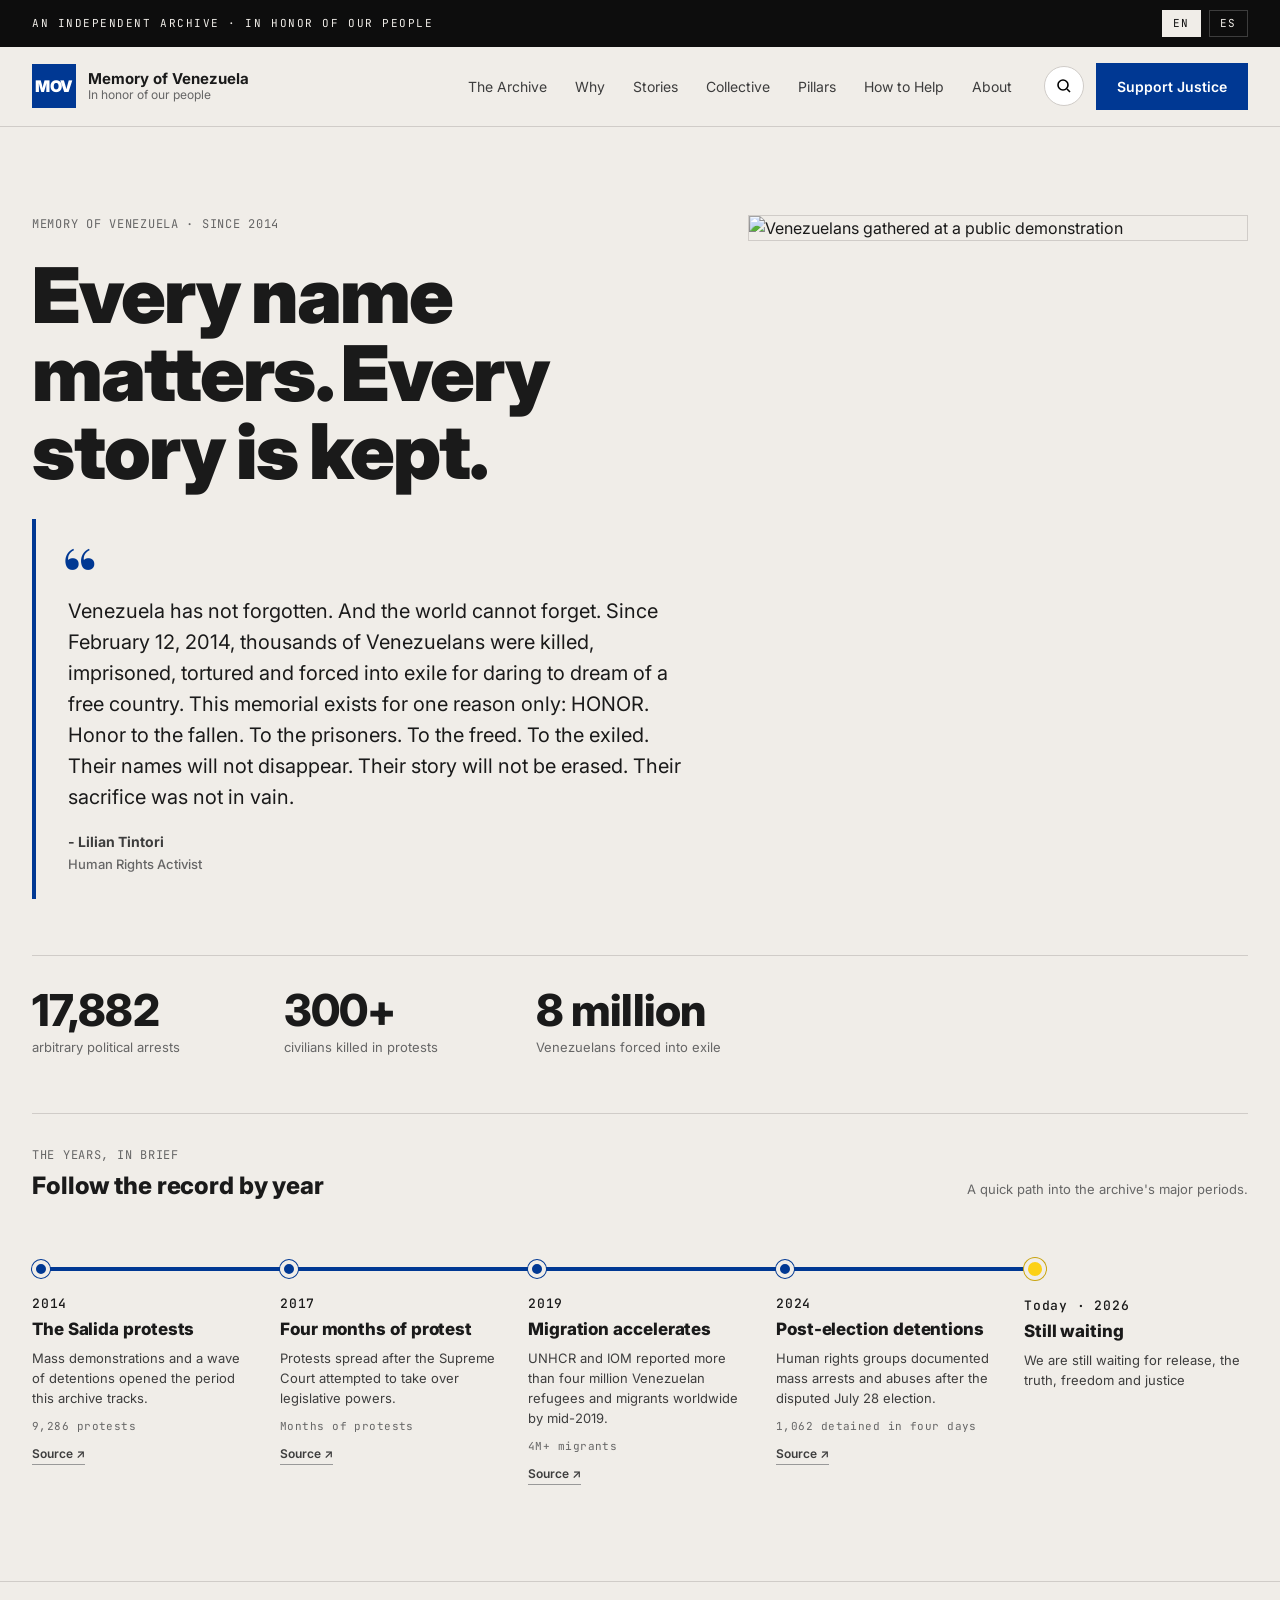
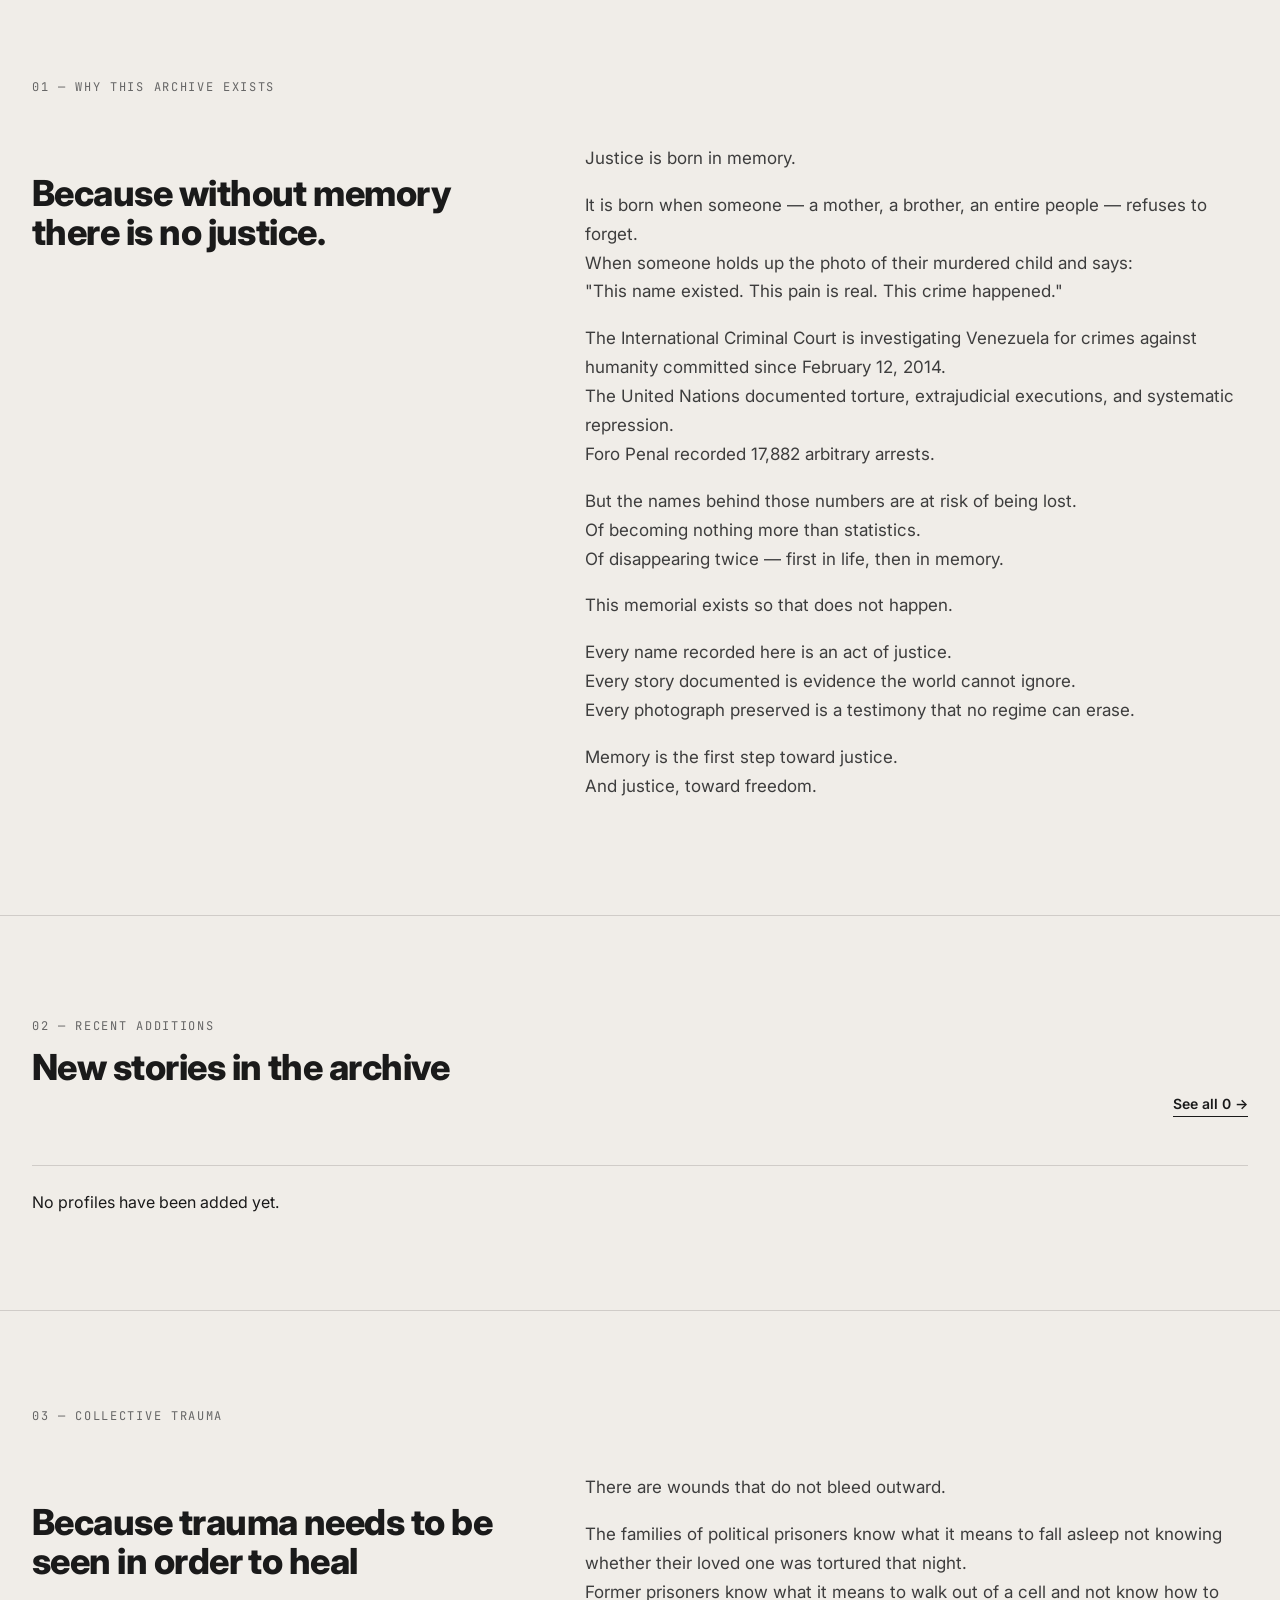
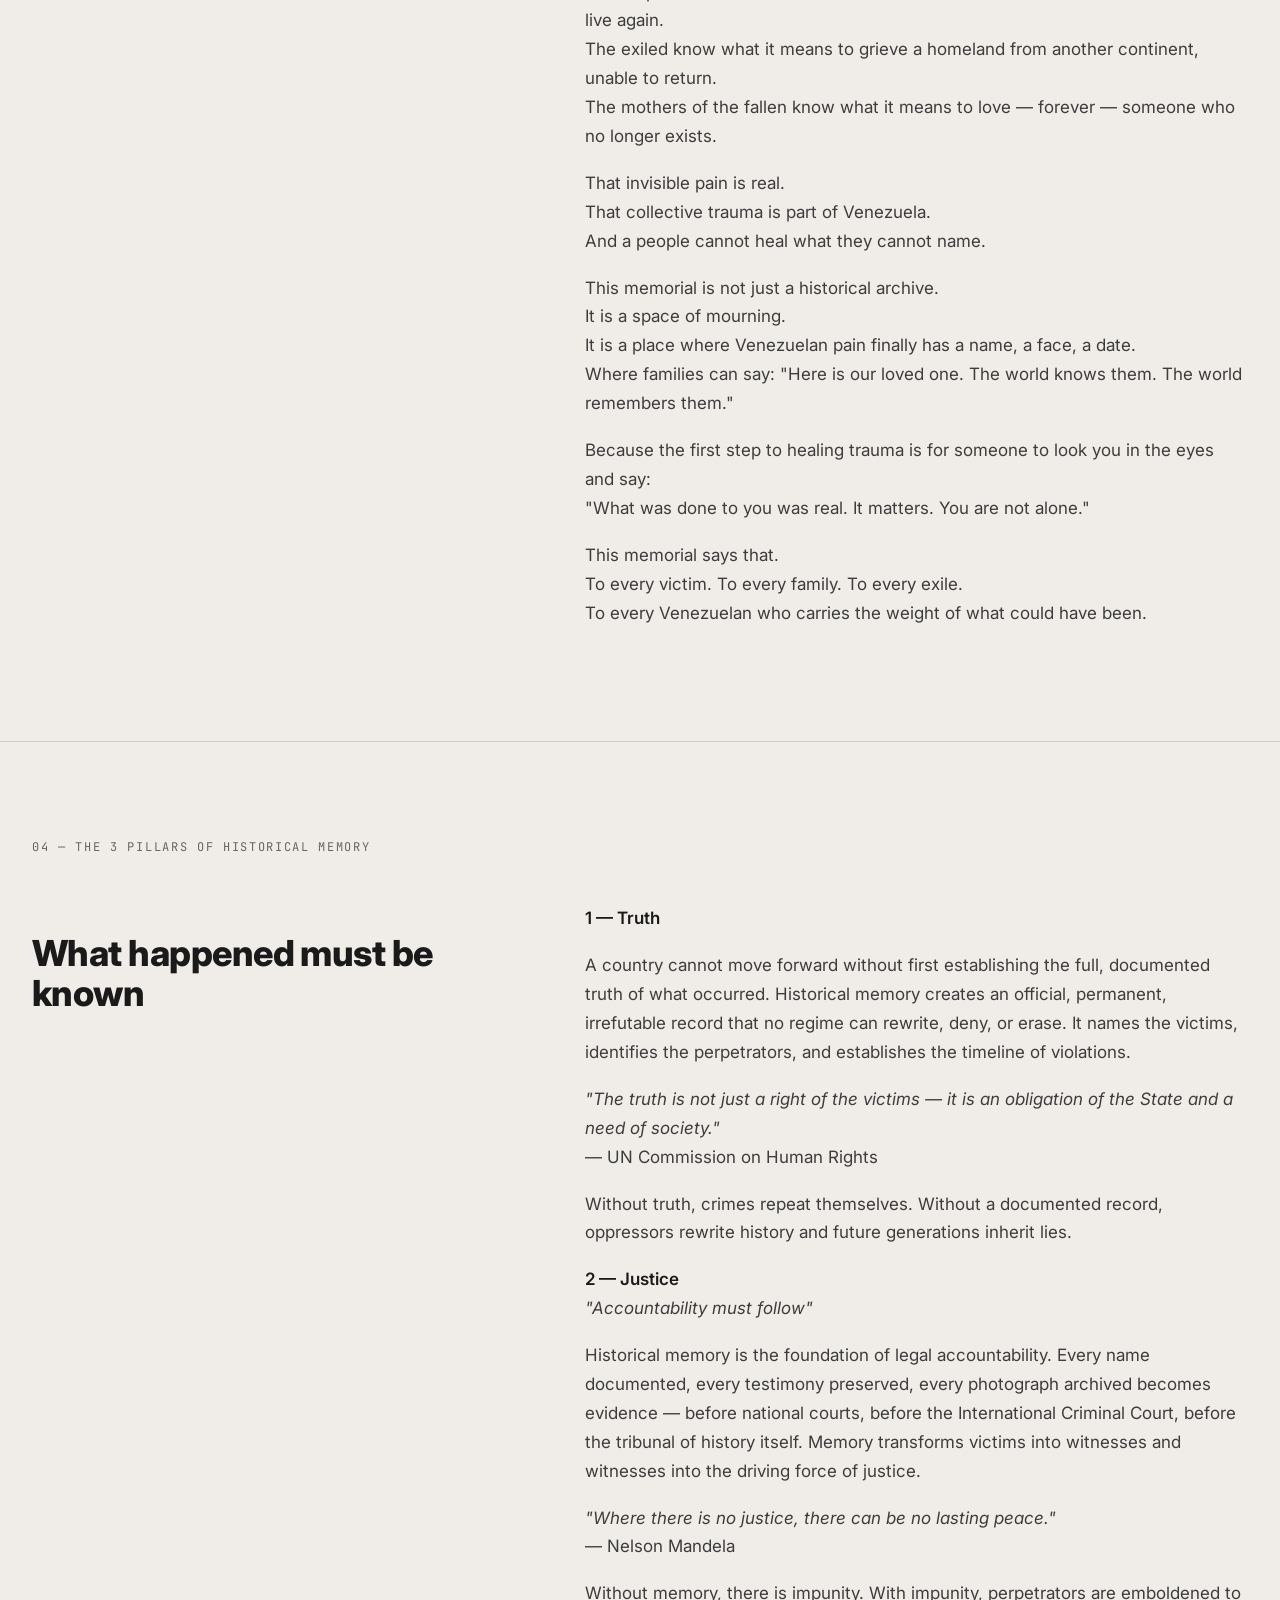
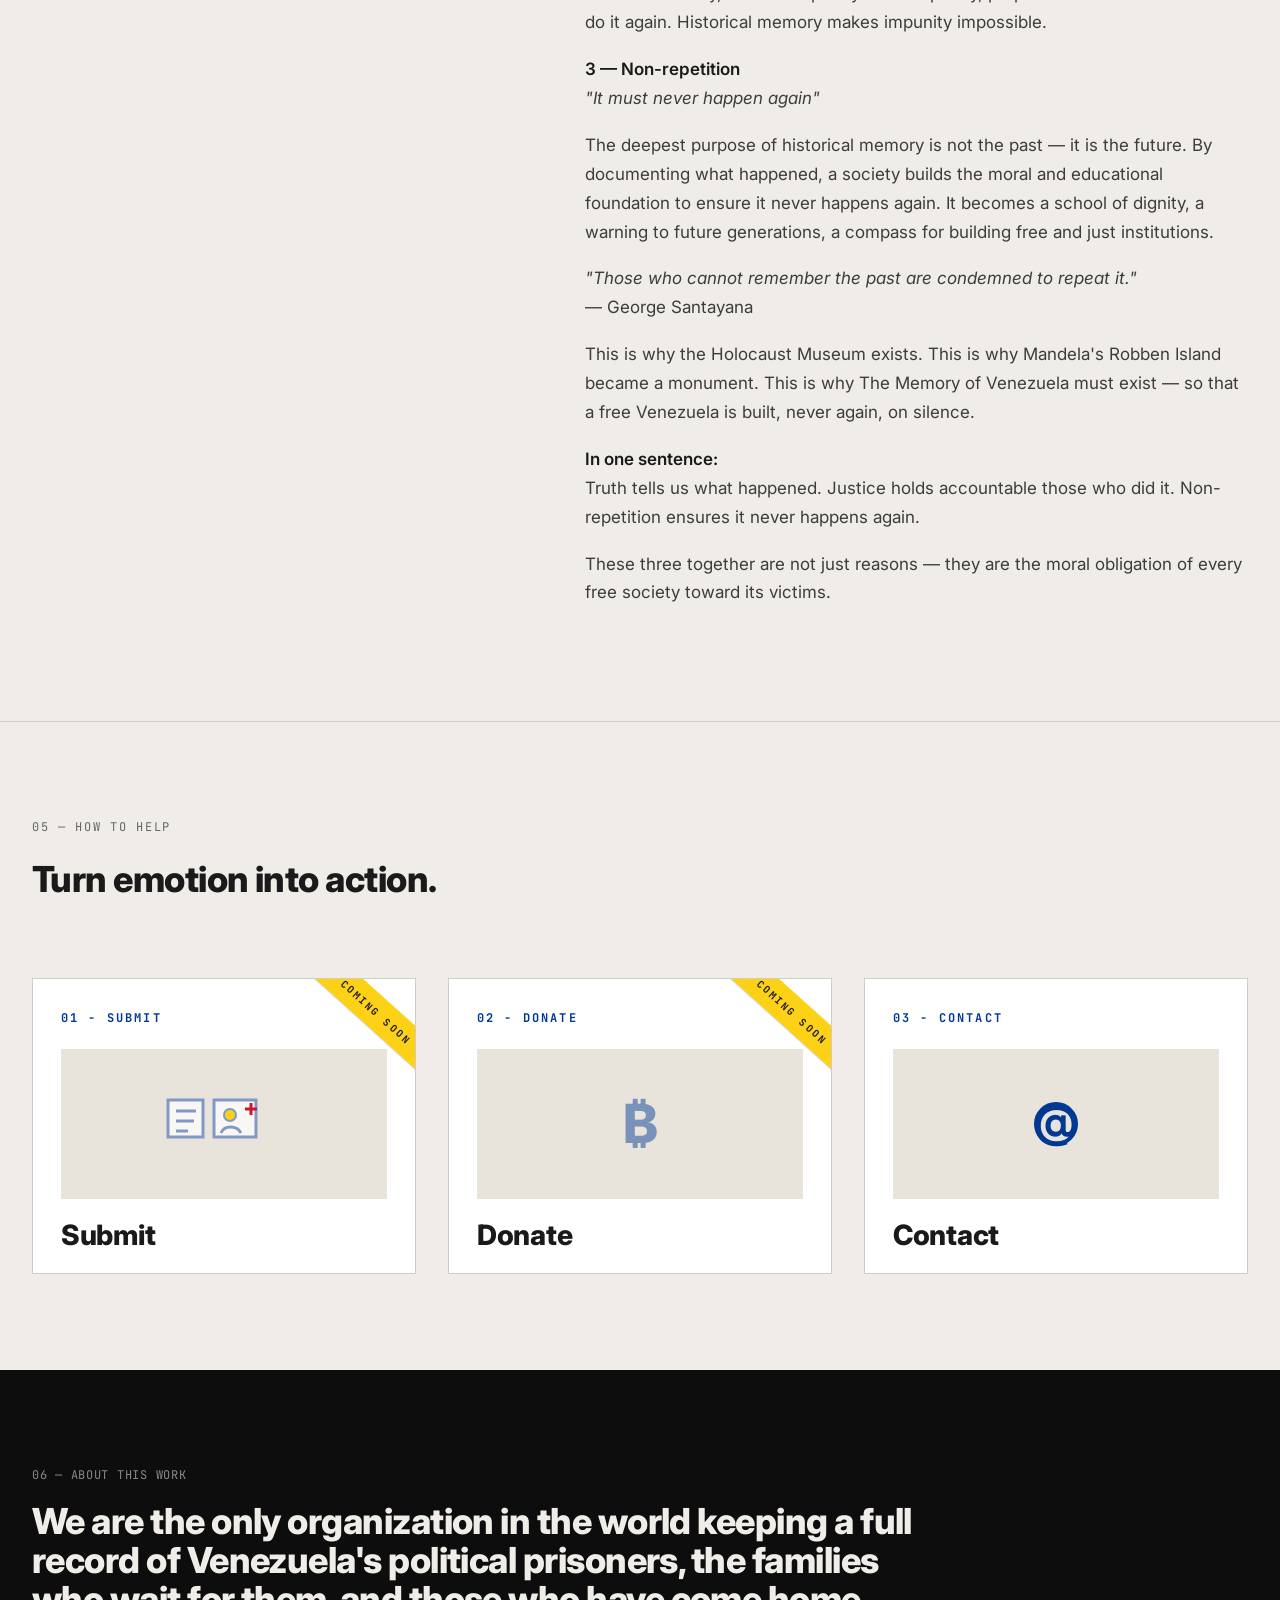
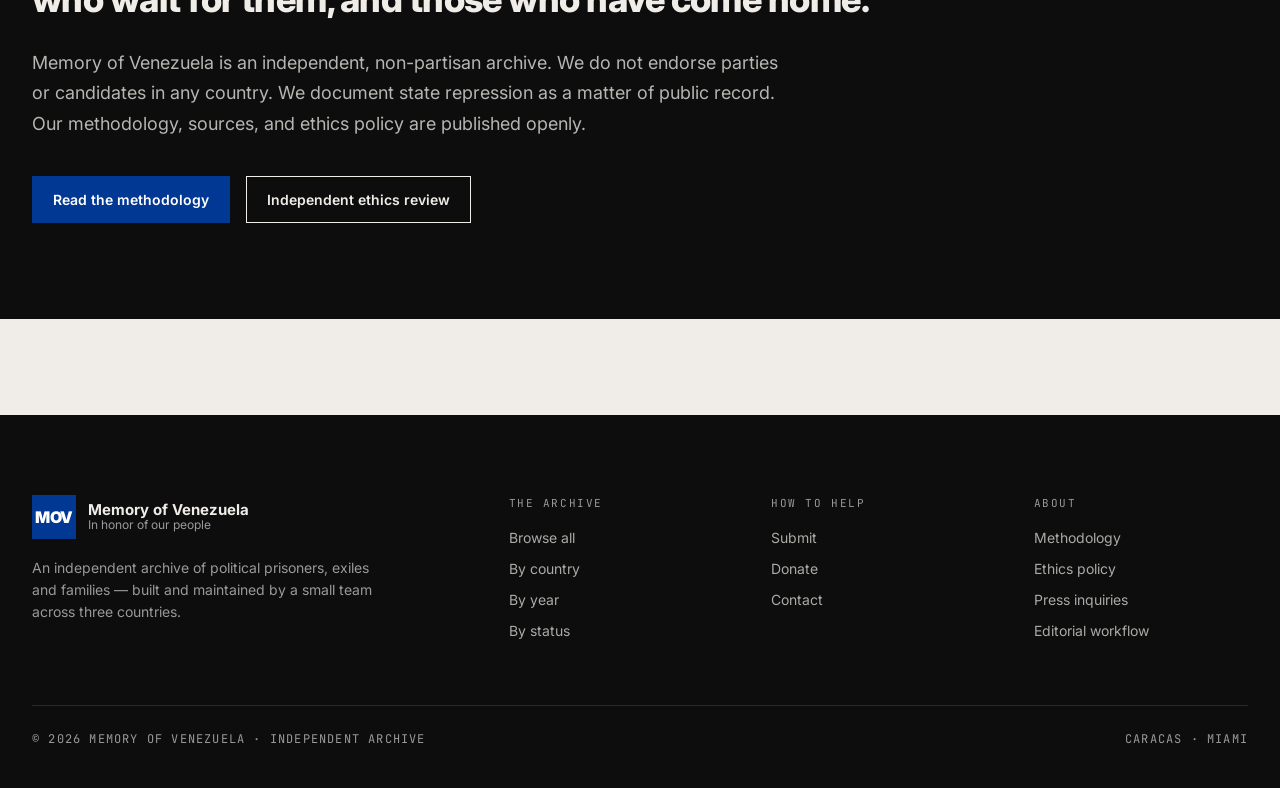
==== commit 488c5447: "feat: add homepage hero image" ====
--- a/index.html
+++ b/index.html
@@ -236,7 +236,21 @@
 <style>
   /* Home-only */
   .hero { padding: 88px 0 96px; }
+  .hero-main {
+    display: grid;
+    grid-template-columns: minmax(0, 0.95fr) minmax(320px, 0.72fr);
+    gap: 56px;
+    align-items: start;
+  }
   .hero .lede { max-width: 920px; }
+  .hero-media {
+    margin: 0;
+  }
+  .hero-media img {
+    width: 100%;
+    height: auto;
+    border: 1px solid var(--gray-200);
+  }
   .hero h1 { margin: 24px 0 28px; }
   .hero-quote {
     position: relative;
@@ -438,6 +452,7 @@
   }
   .htl-node a:hover { color: var(--black); border-color: var(--black); }
   @media (max-width: 900px) {
+    .hero-main { grid-template-columns: 1fr; gap: 40px; }
     .hero-timeline .t-small { text-align: left; }
     .htl-track { grid-template-columns: 1fr; gap: 0; }
     .htl-track::before, .htl-track::after { display: none; }
@@ -555,22 +570,33 @@
 <!-- HERO / MISSION -->
 <section class="hero">
   <div class="wrap">
-    <div class="lede">
-      <div class="t-mono">Memory of Venezuela · Since 2014</div>
-      <h1 class="t-hero">Every name<br/>matters. Every<br/>story is kept.</h1>
-      <blockquote class="hero-quote">
-        <p>
-          Venezuela has not forgotten. And the world cannot forget. Since February 12, 2014,
-          thousands of Venezuelans were killed, imprisoned, tortured and forced into exile for
-          daring to dream of a free country. This memorial exists for one reason only: HONOR.
-          Honor to the fallen. To the prisoners. To the freed. To the exiled. Their names will
-          not disappear. Their story will not be erased. Their sacrifice was not in vain.
-        </p>
-        <footer>
-          <cite>- Lilian Tintori</cite>
-          <span class="quote-role">Human Rights Activist</span>
-        </footer>
-      </blockquote>
+    <div class="hero-main">
+      <div class="lede">
+        <div class="t-mono">Memory of Venezuela · Since 2014</div>
+        <h1 class="t-hero">Every name<br/>matters. Every<br/>story is kept.</h1>
+        <blockquote class="hero-quote">
+          <p>
+            Venezuela has not forgotten. And the world cannot forget. Since February 12, 2014,
+            thousands of Venezuelans were killed, imprisoned, tortured and forced into exile for
+            daring to dream of a free country. This memorial exists for one reason only: HONOR.
+            Honor to the fallen. To the prisoners. To the freed. To the exiled. Their names will
+            not disappear. Their story will not be erased. Their sacrifice was not in vain.
+          </p>
+          <footer>
+            <cite>- Lilian Tintori</cite>
+            <span class="quote-role">Human Rights Activist</span>
+          </footer>
+        </blockquote>
+      </div>
+
+      <figure class="hero-media">
+        <img
+          src="https://www.hrw.org/sites/default/files/styles/opengraph/public/media_2023/12/202312americas_venezuela_wr.jpg?h=c6980913&amp;itok=huCeAE41"
+          alt="Venezuelans gathered at a public demonstration"
+          fetchpriority="high"
+          decoding="async"
+        />
+      </figure>
     </div>
 
     <div class="meta-row">
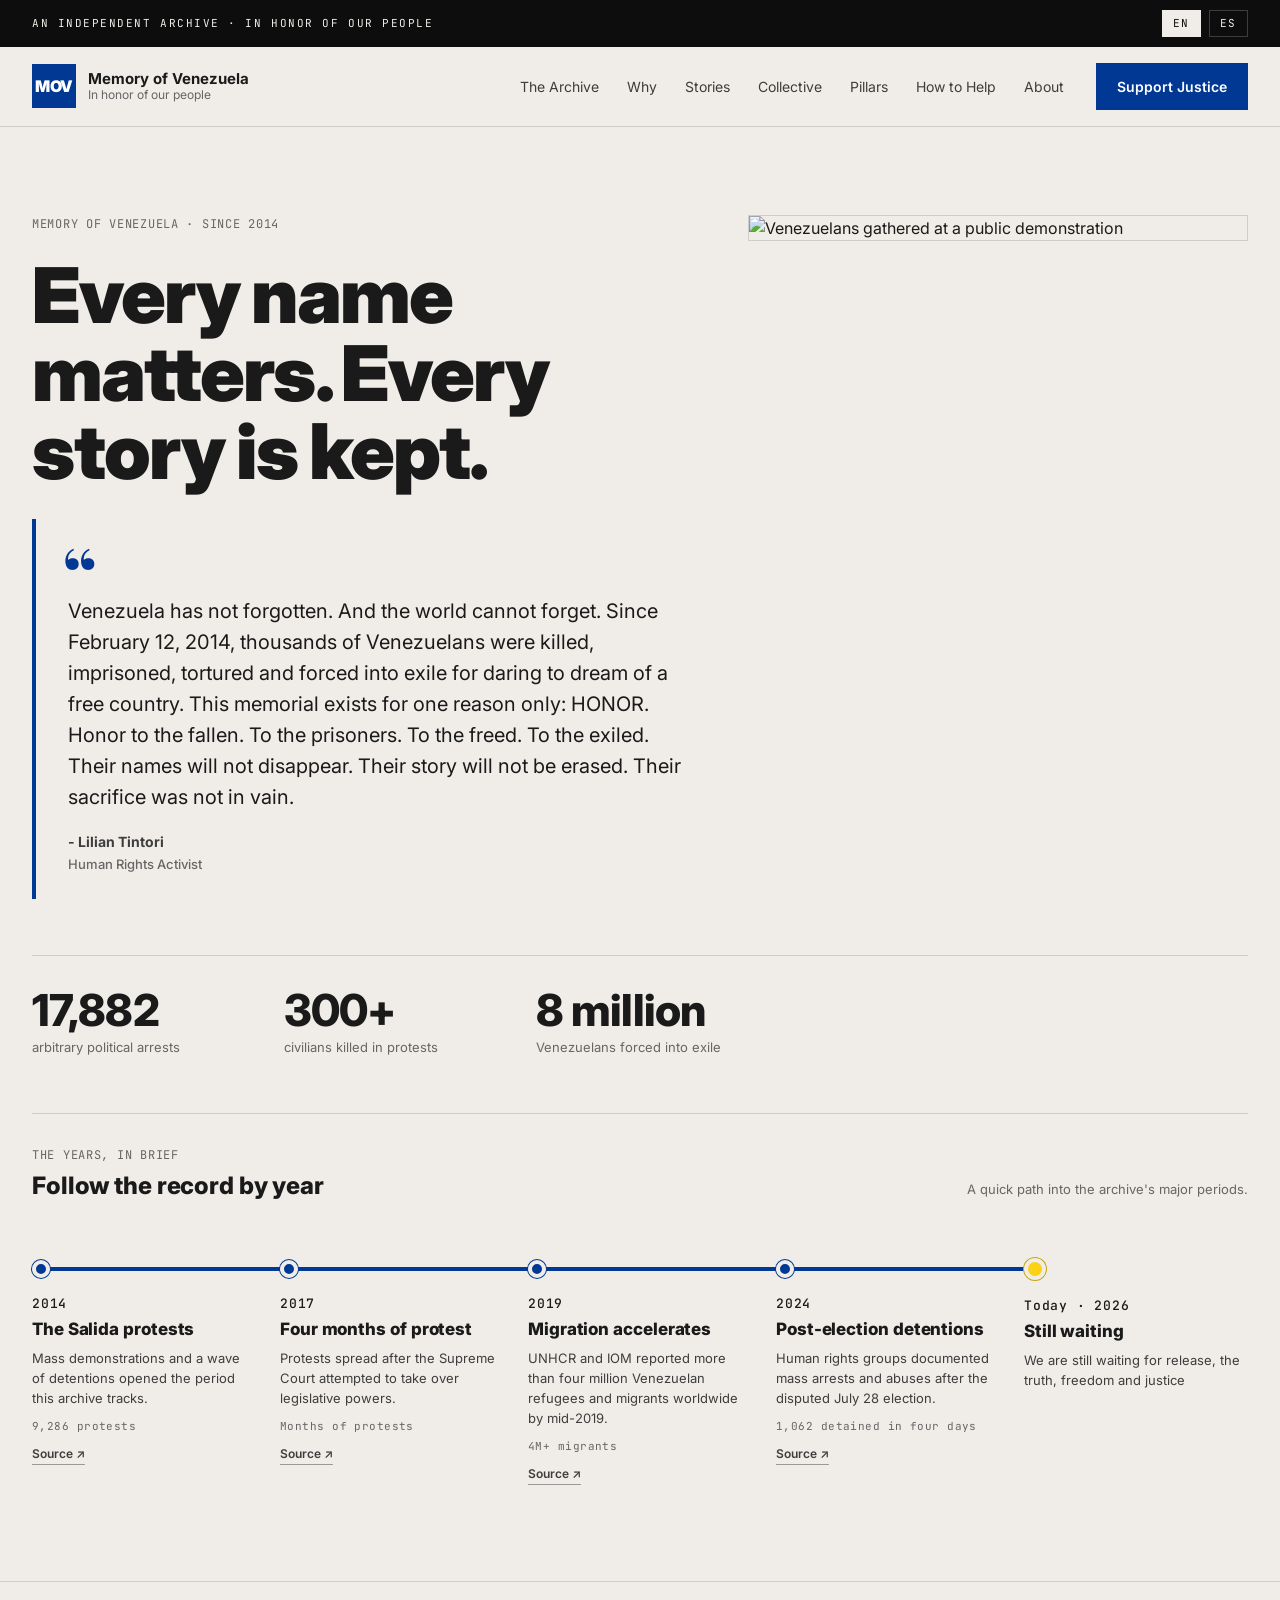
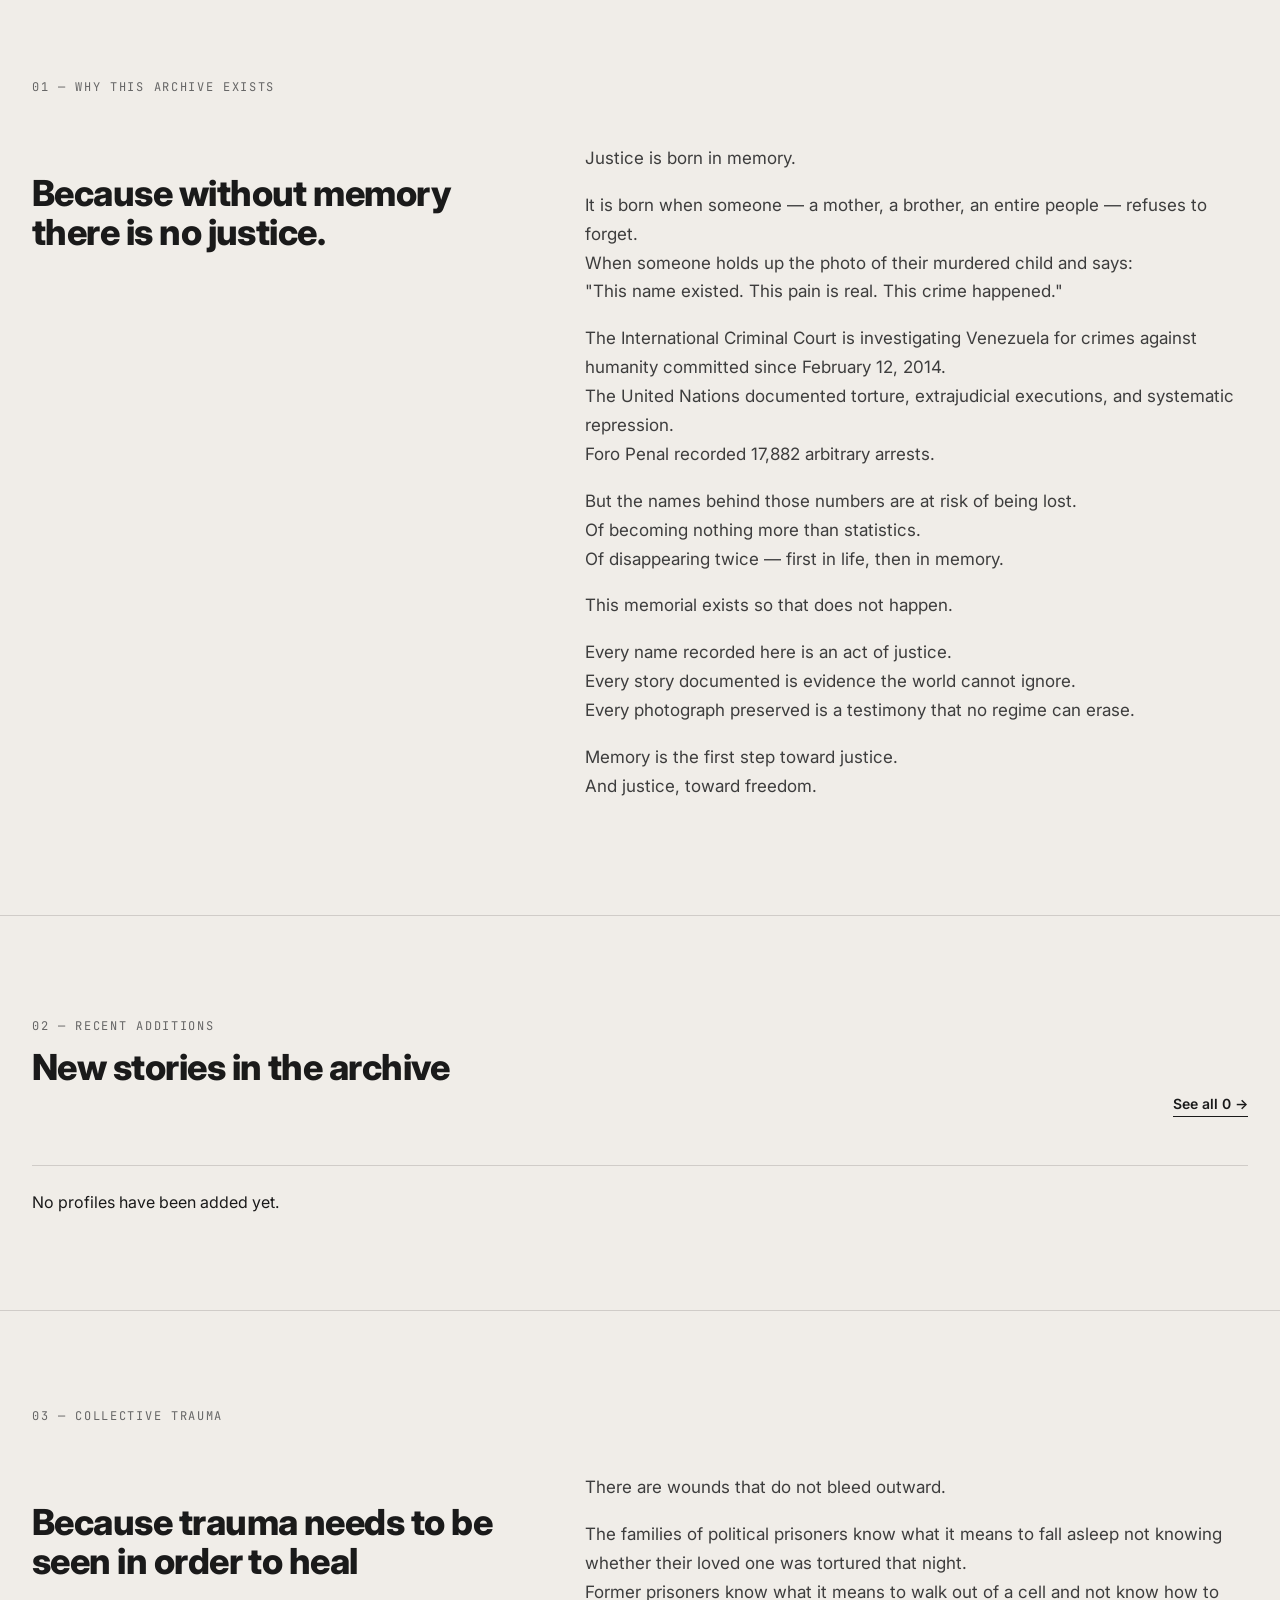
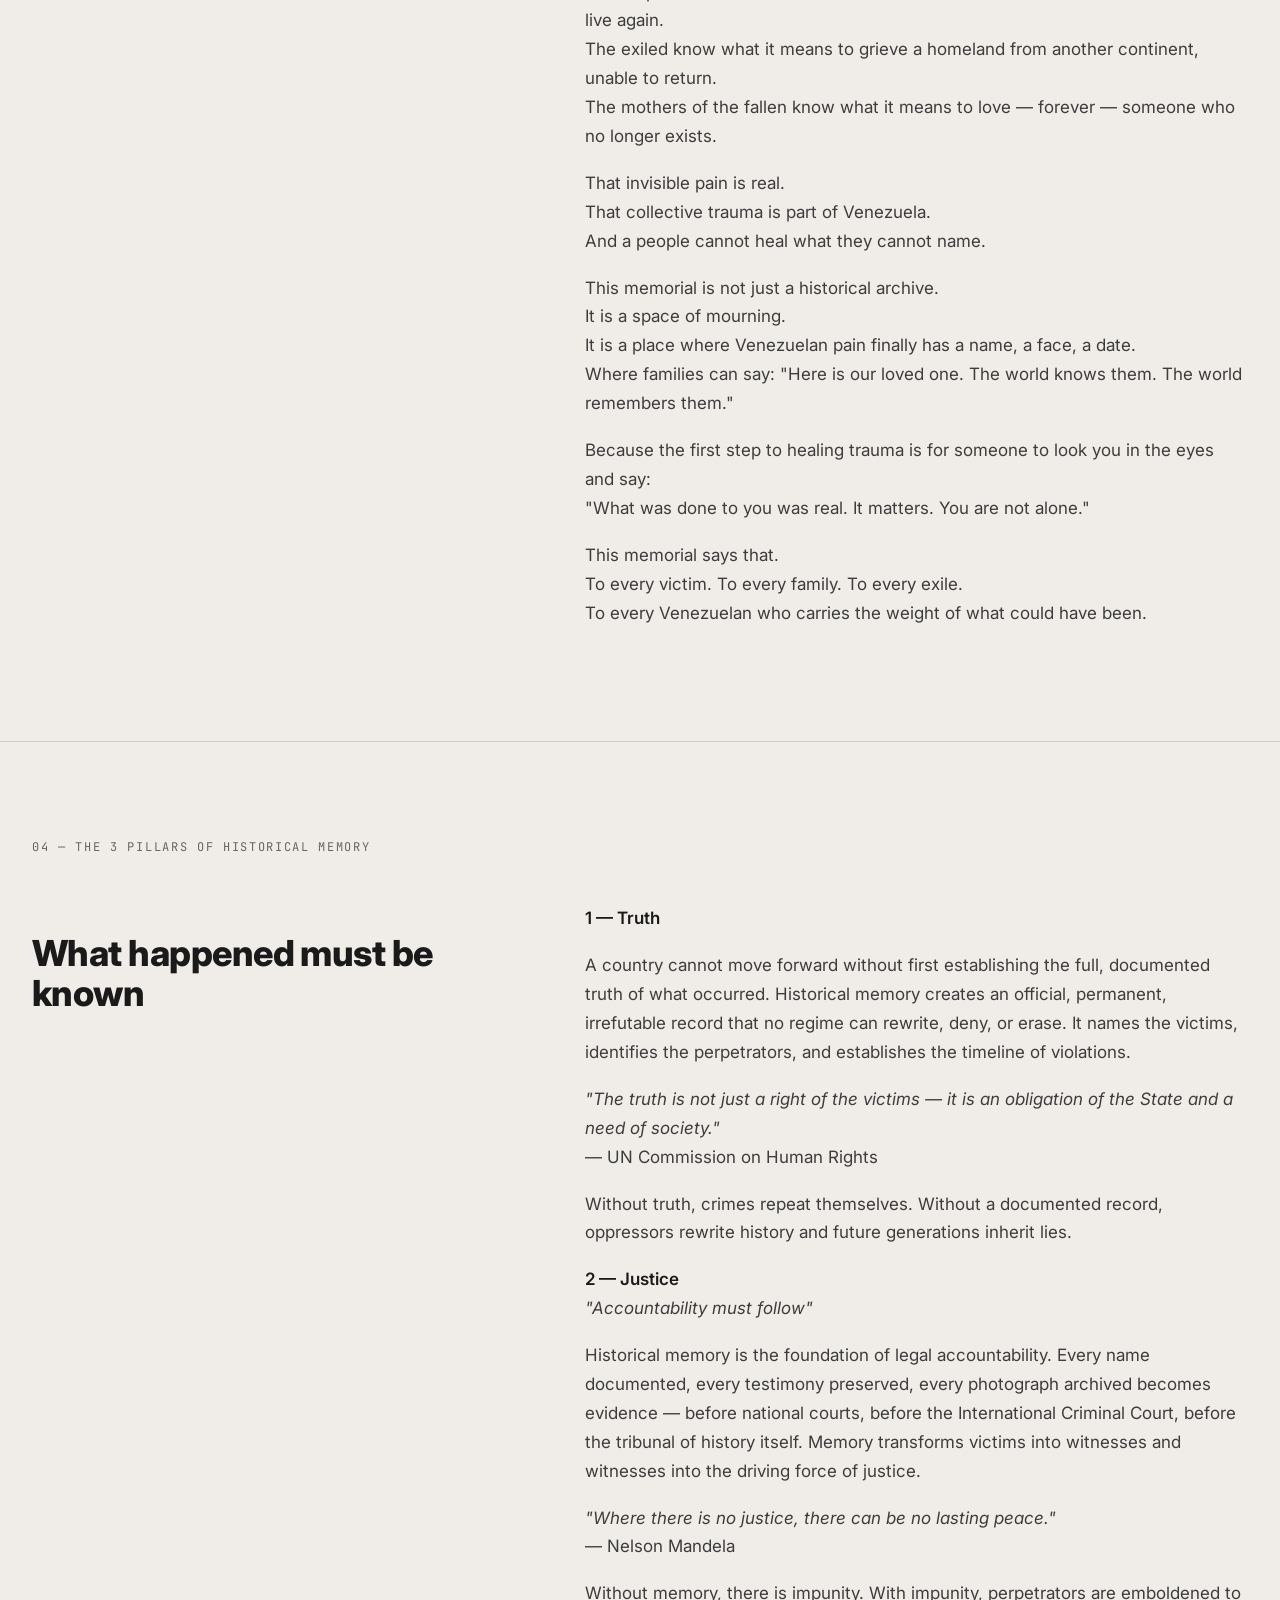
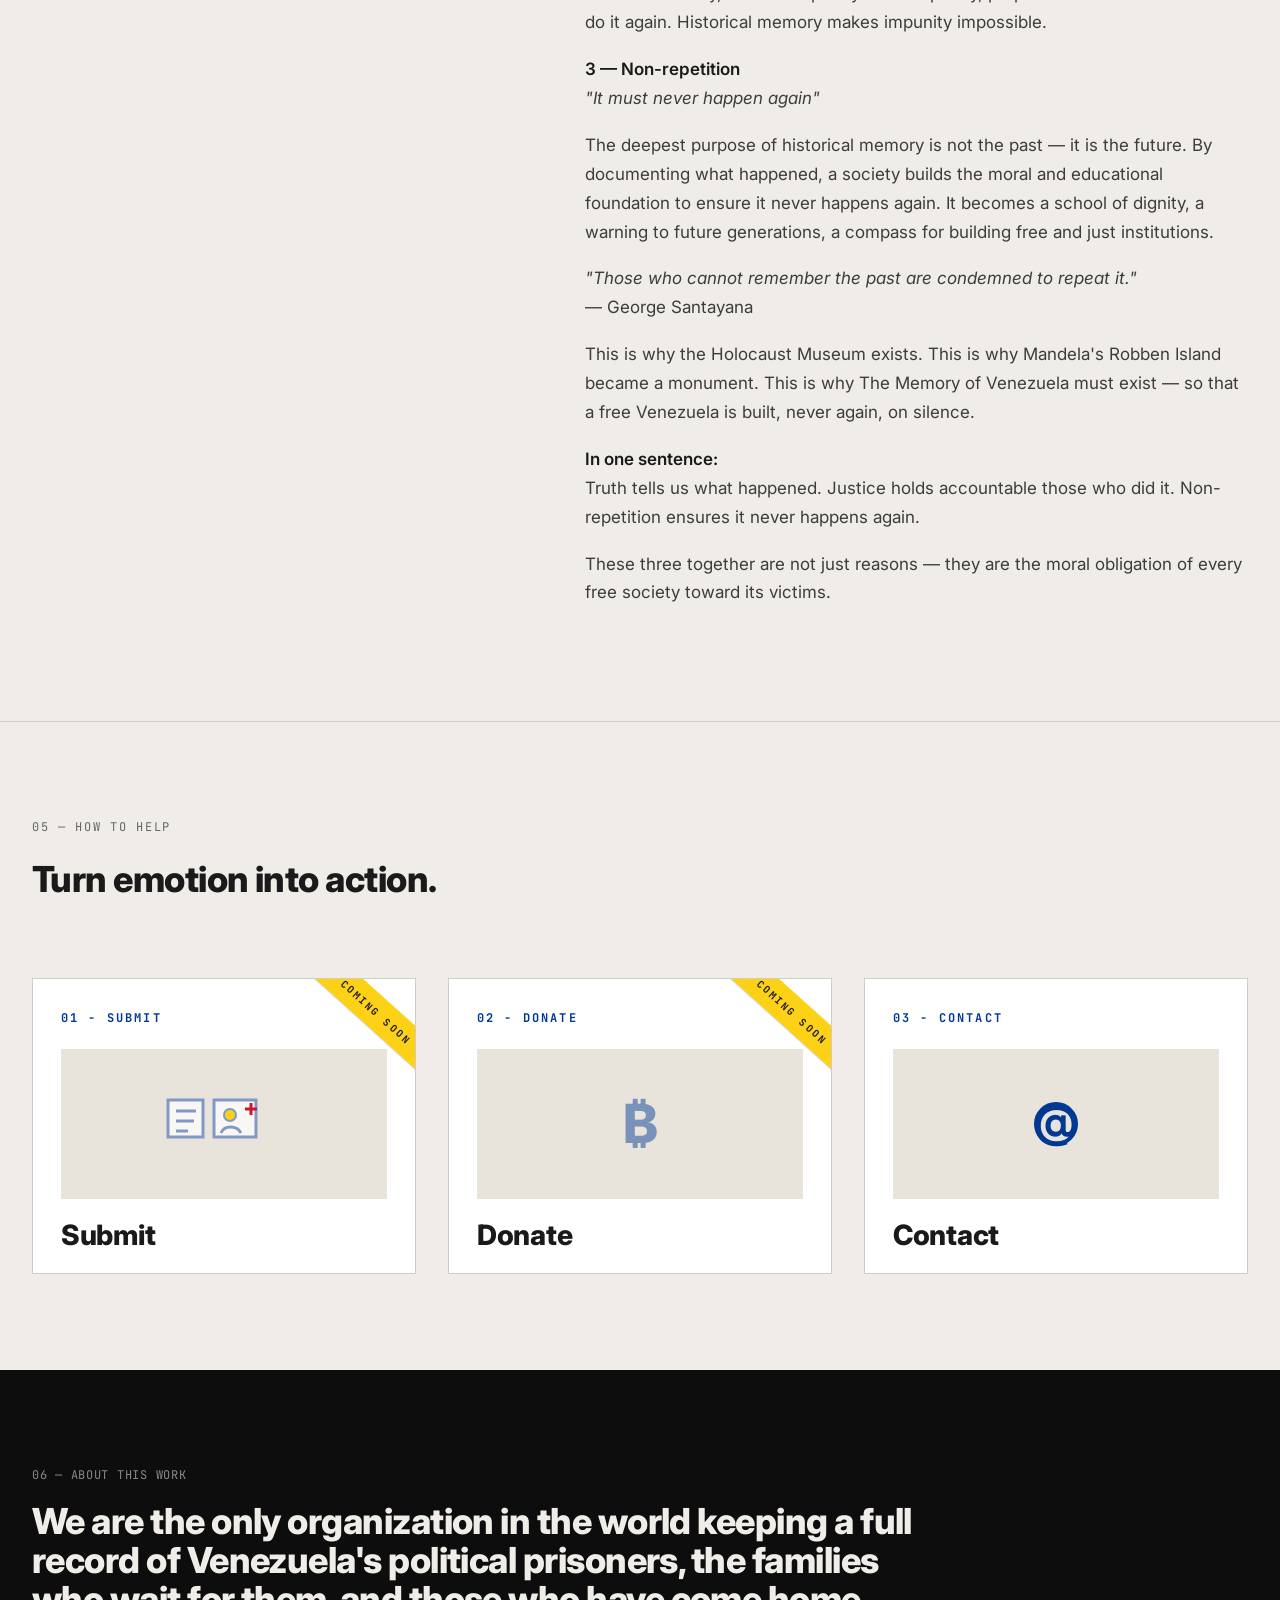
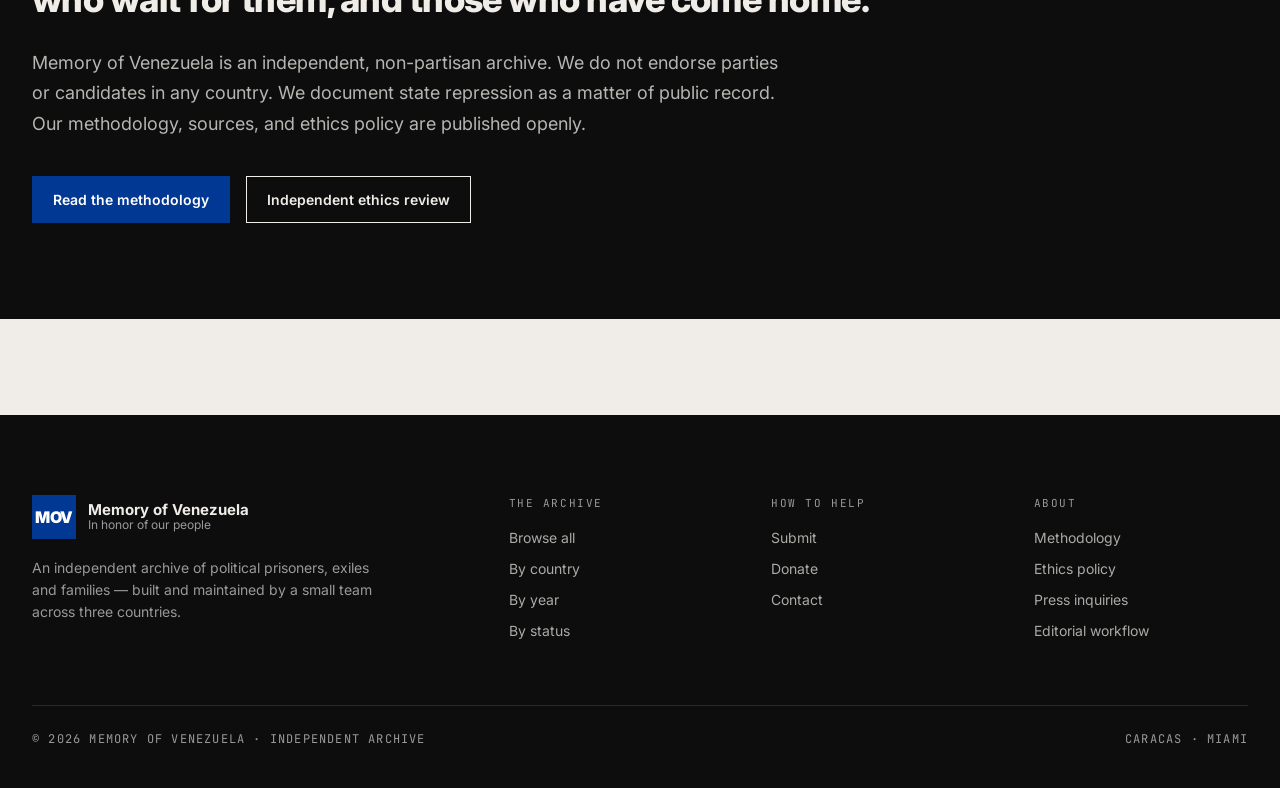
==== commit 883310bf: "fix: remove homepage search control" ====
--- a/index.html
+++ b/index.html
@@ -132,12 +132,6 @@
 .btn.red:hover { background: var(--blue-deep); border-color: var(--blue-deep); }
 .btn.ghost { background: transparent; color: var(--black); }
 .btn.ghost:hover { background: var(--black); color: var(--cream); }
-.search-icon {
-  width: 40px; height: 40px; border-radius: 999px;
-  border: 1px solid var(--gray-200); background: var(--white);
-  display: grid; place-items: center; cursor: pointer;
-}
-
 /* ---------- Status pills ---------- */
 .pill {
   display: inline-flex; align-items: center; gap: 6px;
@@ -559,9 +553,6 @@
       <a href="#about">About</a>
     </nav>
     <div class="nav-actions">
-      <button class="search-icon" aria-label="Search the archive">
-        <svg width="16" height="16" viewBox="0 0 16 16" fill="none" stroke="currentColor" stroke-width="1.6"><circle cx="7" cy="7" r="5"/><path d="M11 11l3 3"/></svg>
-      </button>
       <a class="btn red" href="#help">Support Justice</a>
     </div>
   </div>
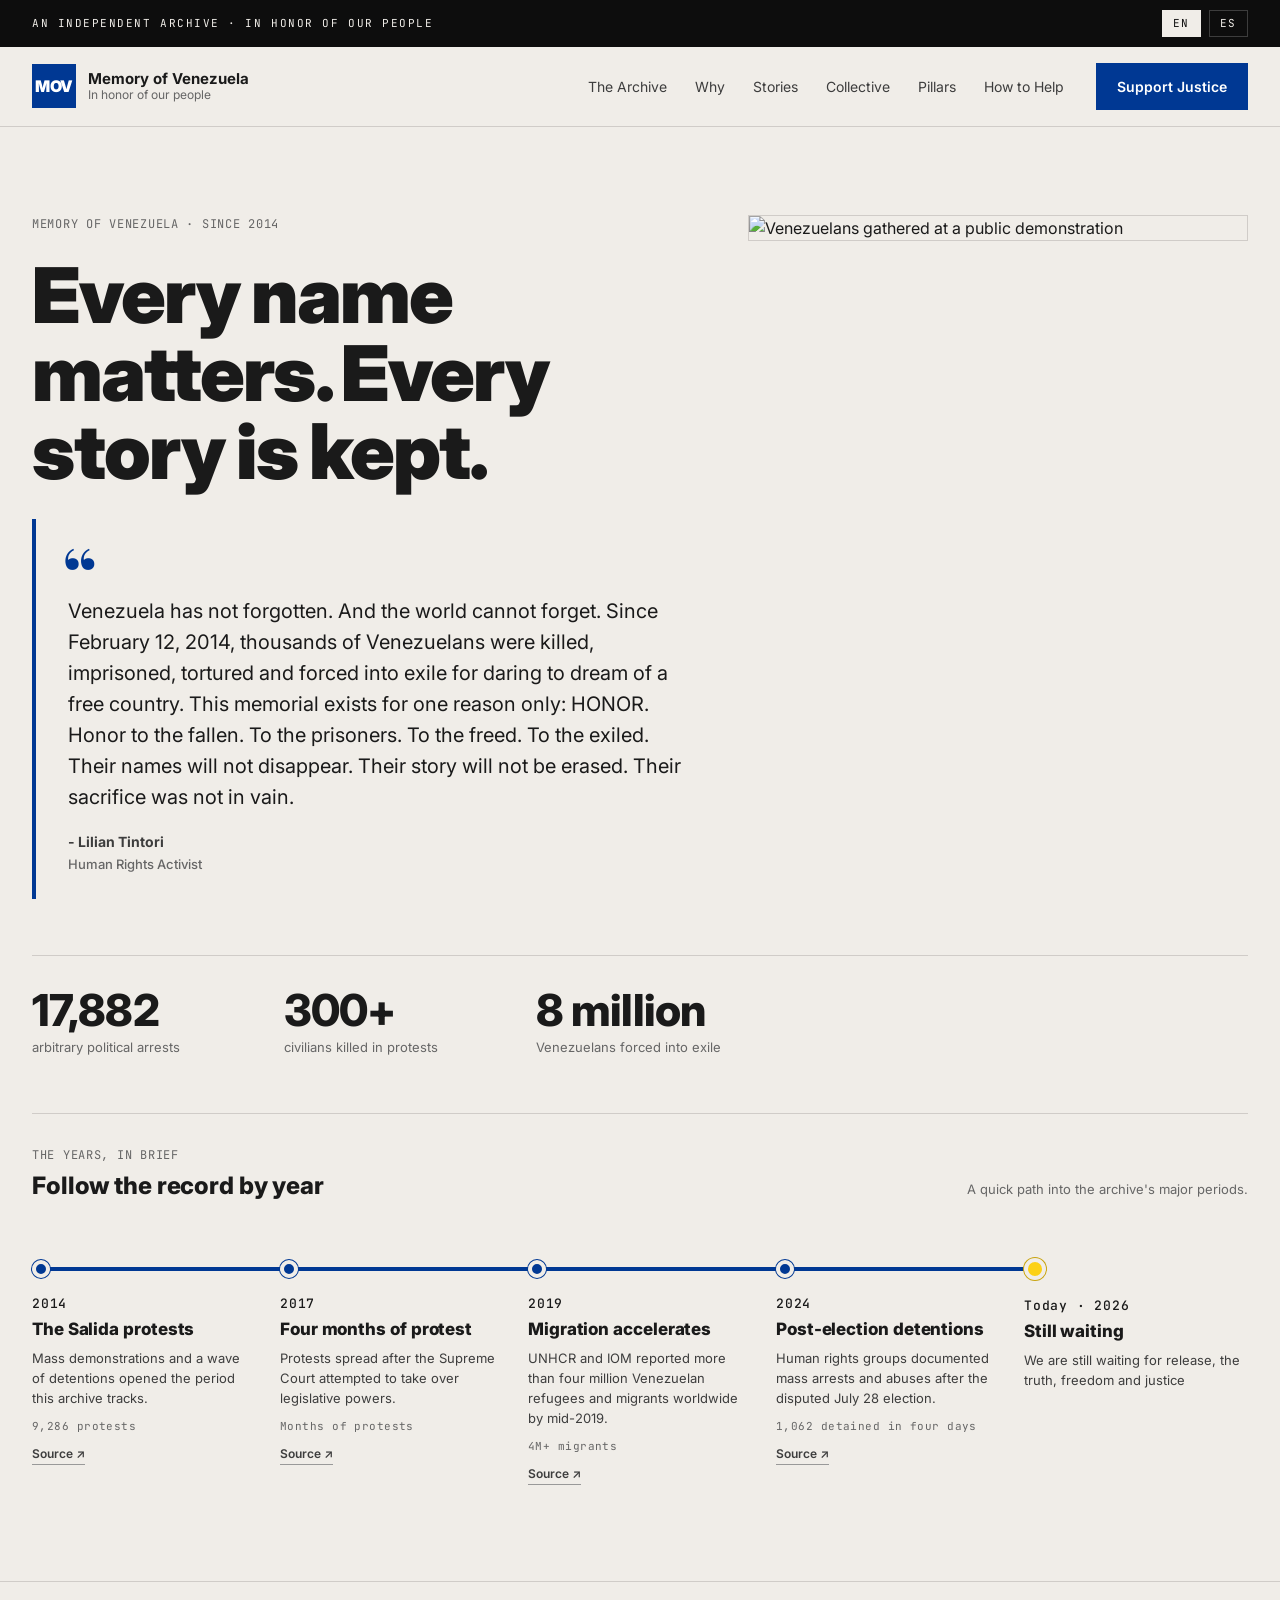
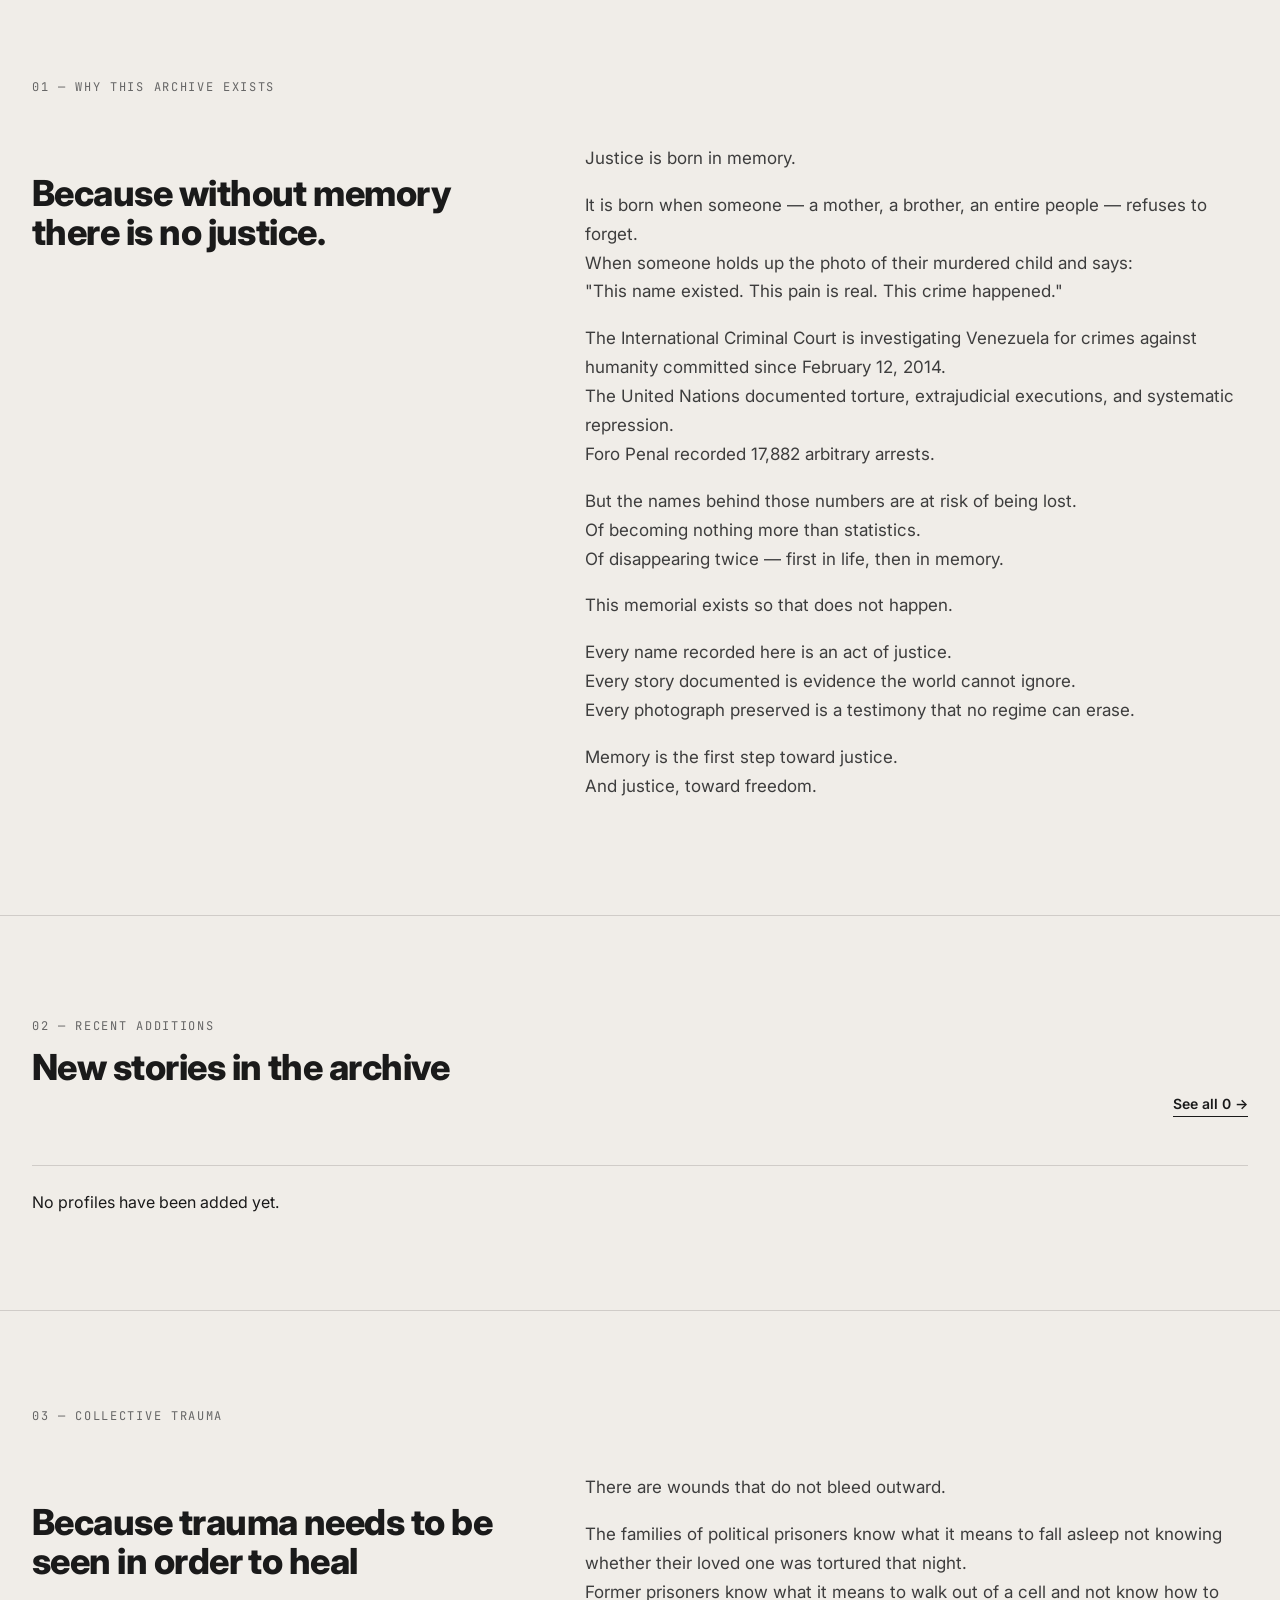
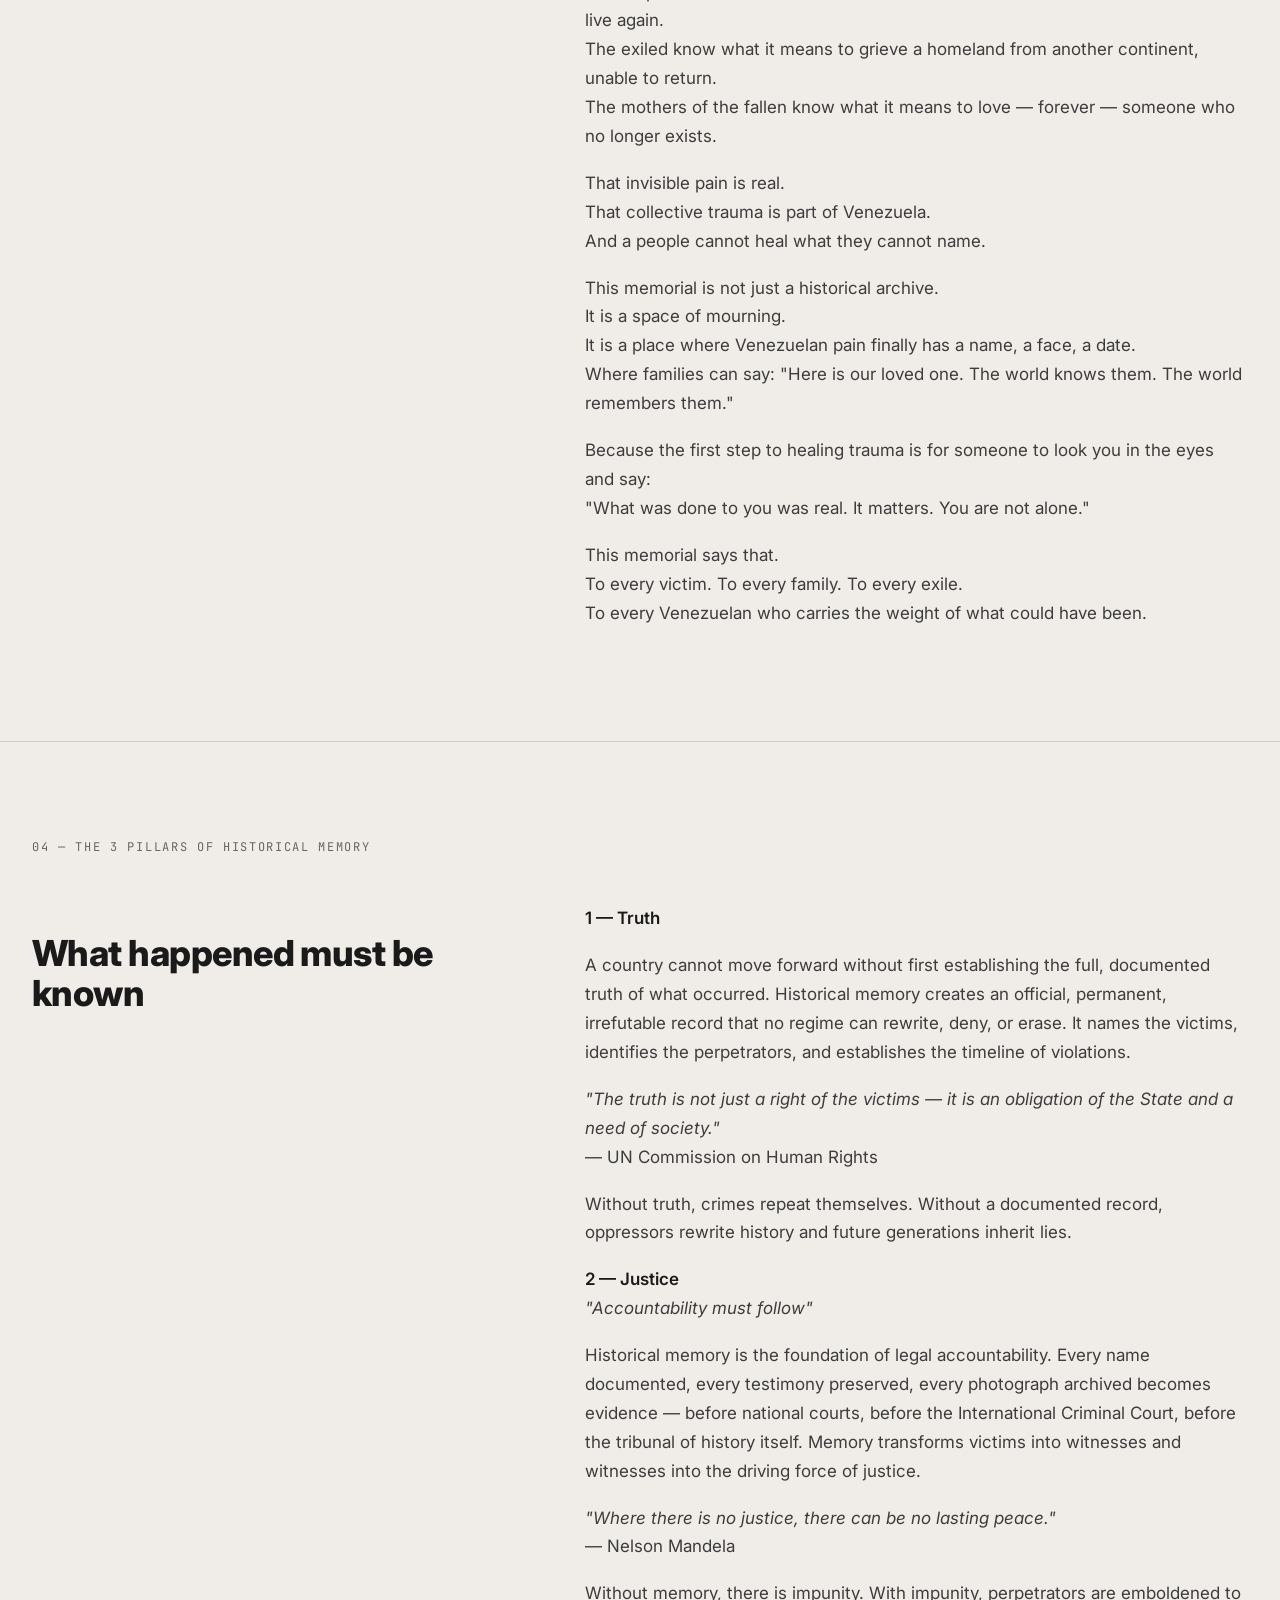
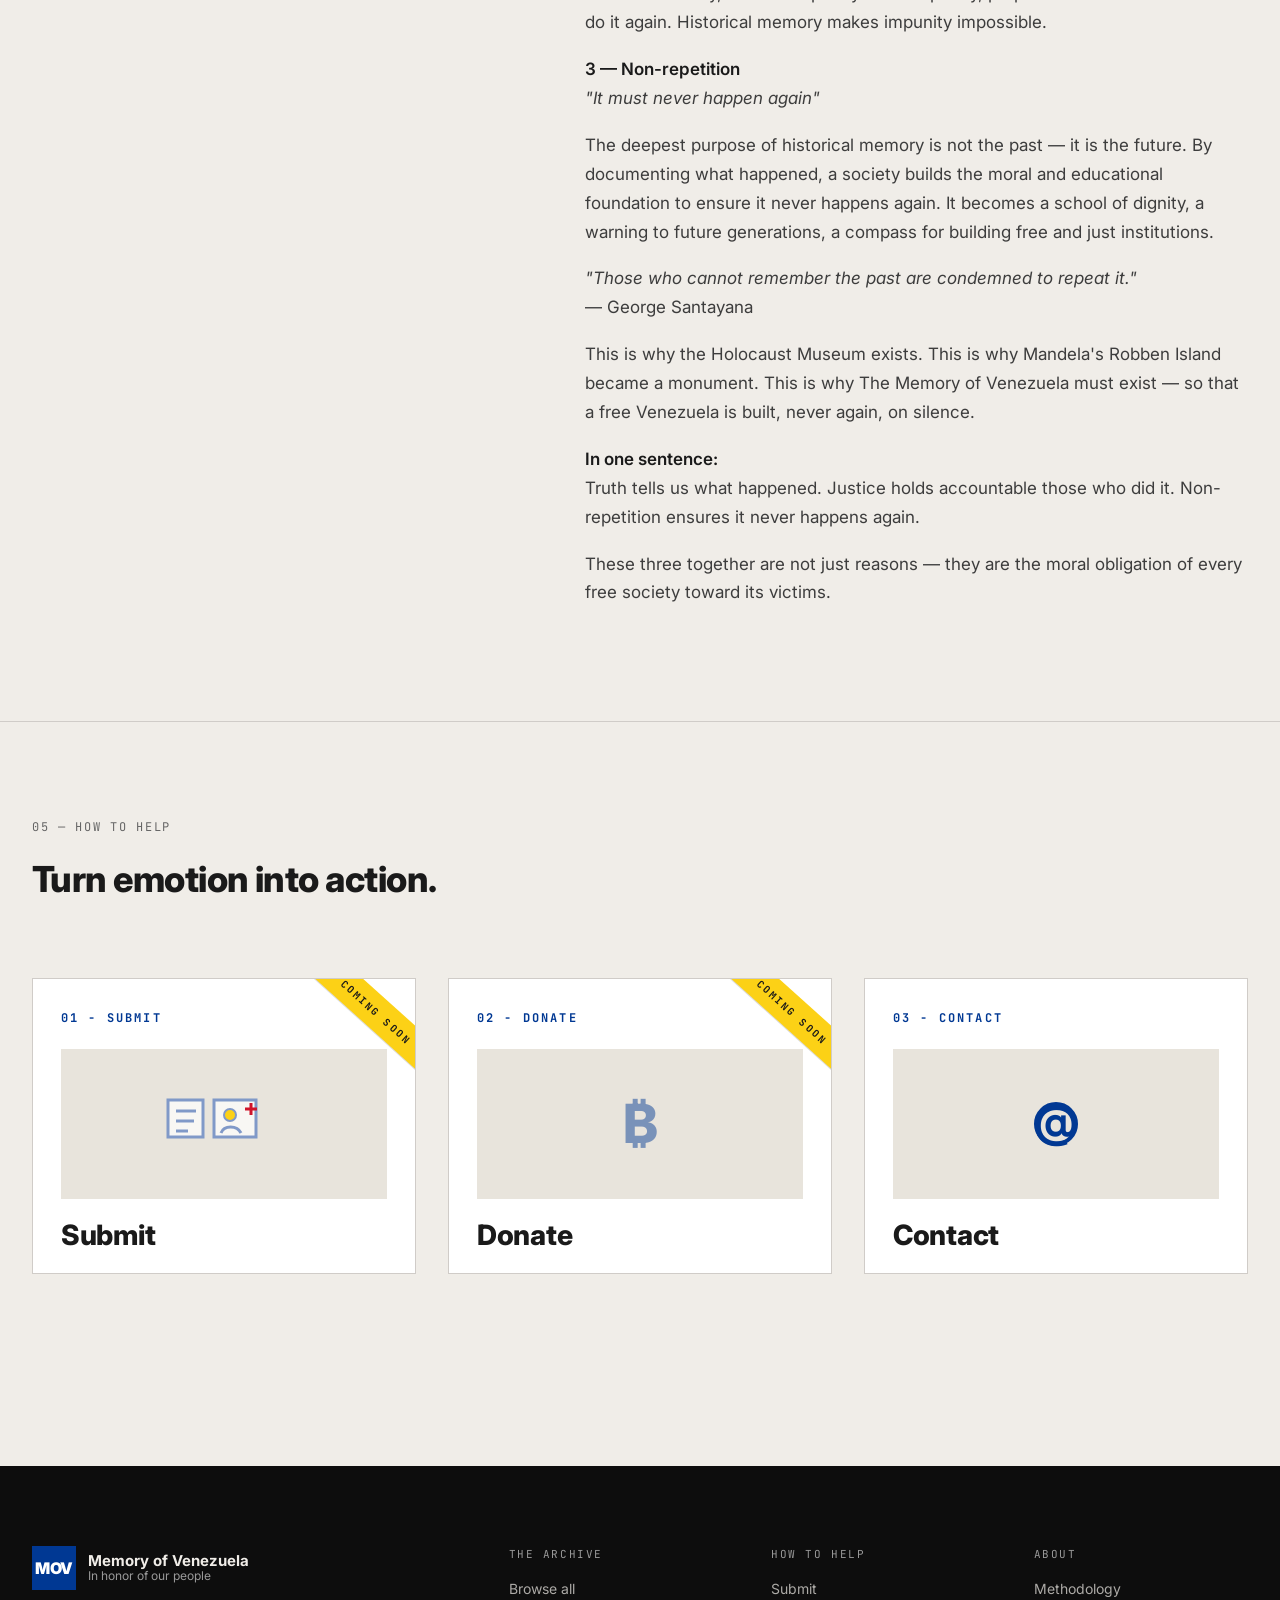
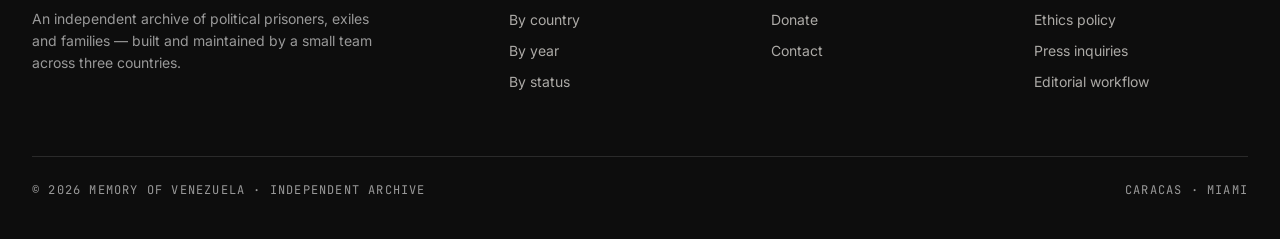
==== commit 83b075b5: "fix: remove homepage about section" ====
--- a/index.html
+++ b/index.html
@@ -506,12 +506,6 @@
   }
   .help-card h4 { font-size: 28px; font-weight: 800; letter-spacing: -0.01em; line-height: 1; margin: 0; }
 
-  /* About strip */
-  .about-strip { background: var(--true-black); color: var(--cream); padding: 96px 0; }
-  .about-strip h2 { margin: 0 0 28px; max-width: 900px; }
-  .about-strip p { font-size: 18px; color: rgba(240,237,232,0.75); line-height: 1.7; max-width: 760px; margin: 0 0 18px; }
-  .about-strip .num { color: var(--gray-400); }
-
   @media (max-width: 900px) {
     .why, .recent-grid, .help-grid, .foot-grid { grid-template-columns: 1fr; gap: 40px; }
     .recent-grid.is-single .featured { display: block; }
@@ -550,7 +544,6 @@
       <a href="#collective">Collective</a>
       <a href="#pillars">Pillars</a>
       <a href="#help">How to Help</a>
-      <a href="#about">About</a>
     </nav>
     <div class="nav-actions">
       <a class="btn red" href="#help">Support Justice</a>
@@ -835,19 +828,6 @@
   </div>
 </section>
 
-<!-- ABOUT STRIP -->
-<section class="about-strip" id="about">
-  <div class="wrap">
-    <div class="t-mono num" style="margin-bottom: 18px;">06 — About this work</div>
-    <h2 class="t-h2" style="color: var(--cream);">We are the only organization in the world keeping a full record of Venezuela's political prisoners, the families who wait for them, and those who have come home.</h2>
-    <p>Memory of Venezuela is an independent, non-partisan archive. We do not endorse parties or candidates in any country. We document state repression as a matter of public record. Our methodology, sources, and ethics policy are published openly.</p>
-    <div style="margin-top: 36px; display:flex; gap:16px; flex-wrap:wrap;">
-      <a class="btn red" href="#">Read the methodology</a>
-      <a class="btn ghost" style="color: var(--cream); border-color: var(--cream);" href="#">Independent ethics review</a>
-    </div>
-  </div>
-</section>
-
 <!-- FOOTER -->
 <footer class="foot">
   <div class="wrap">
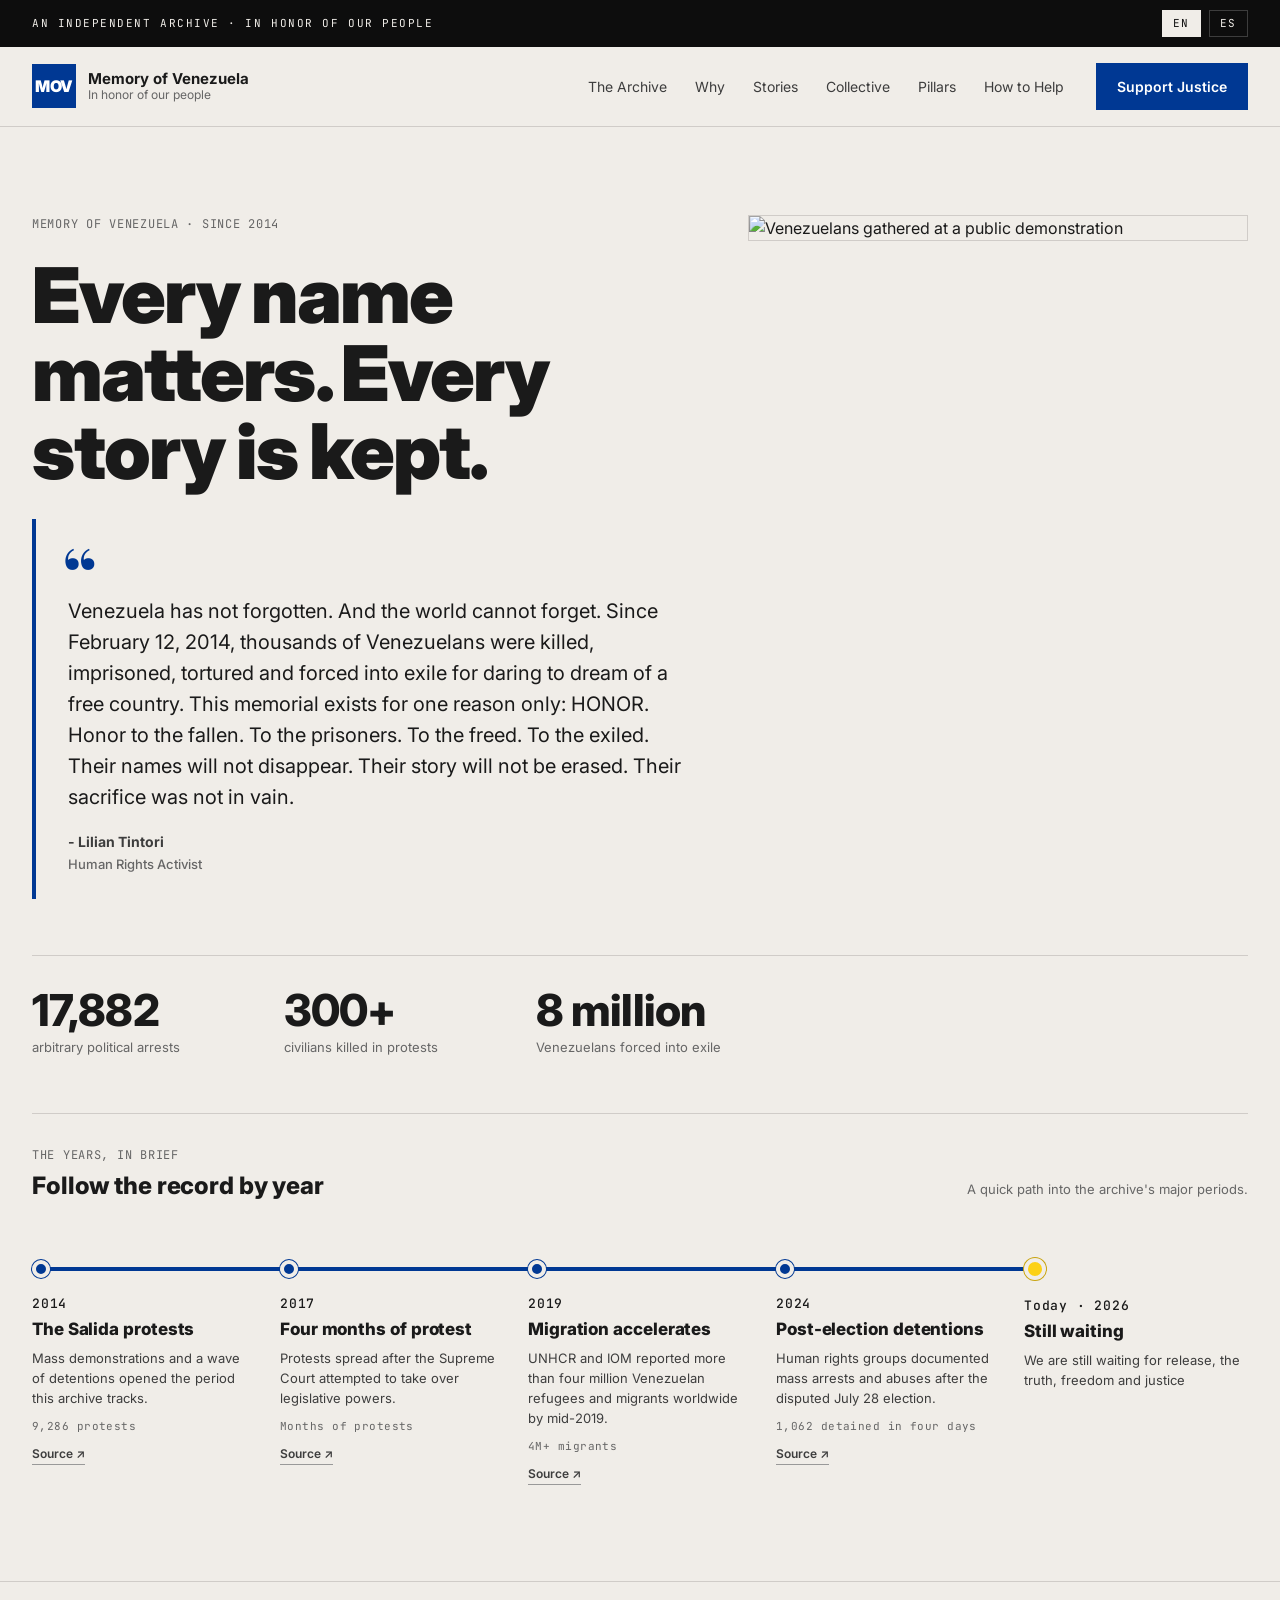
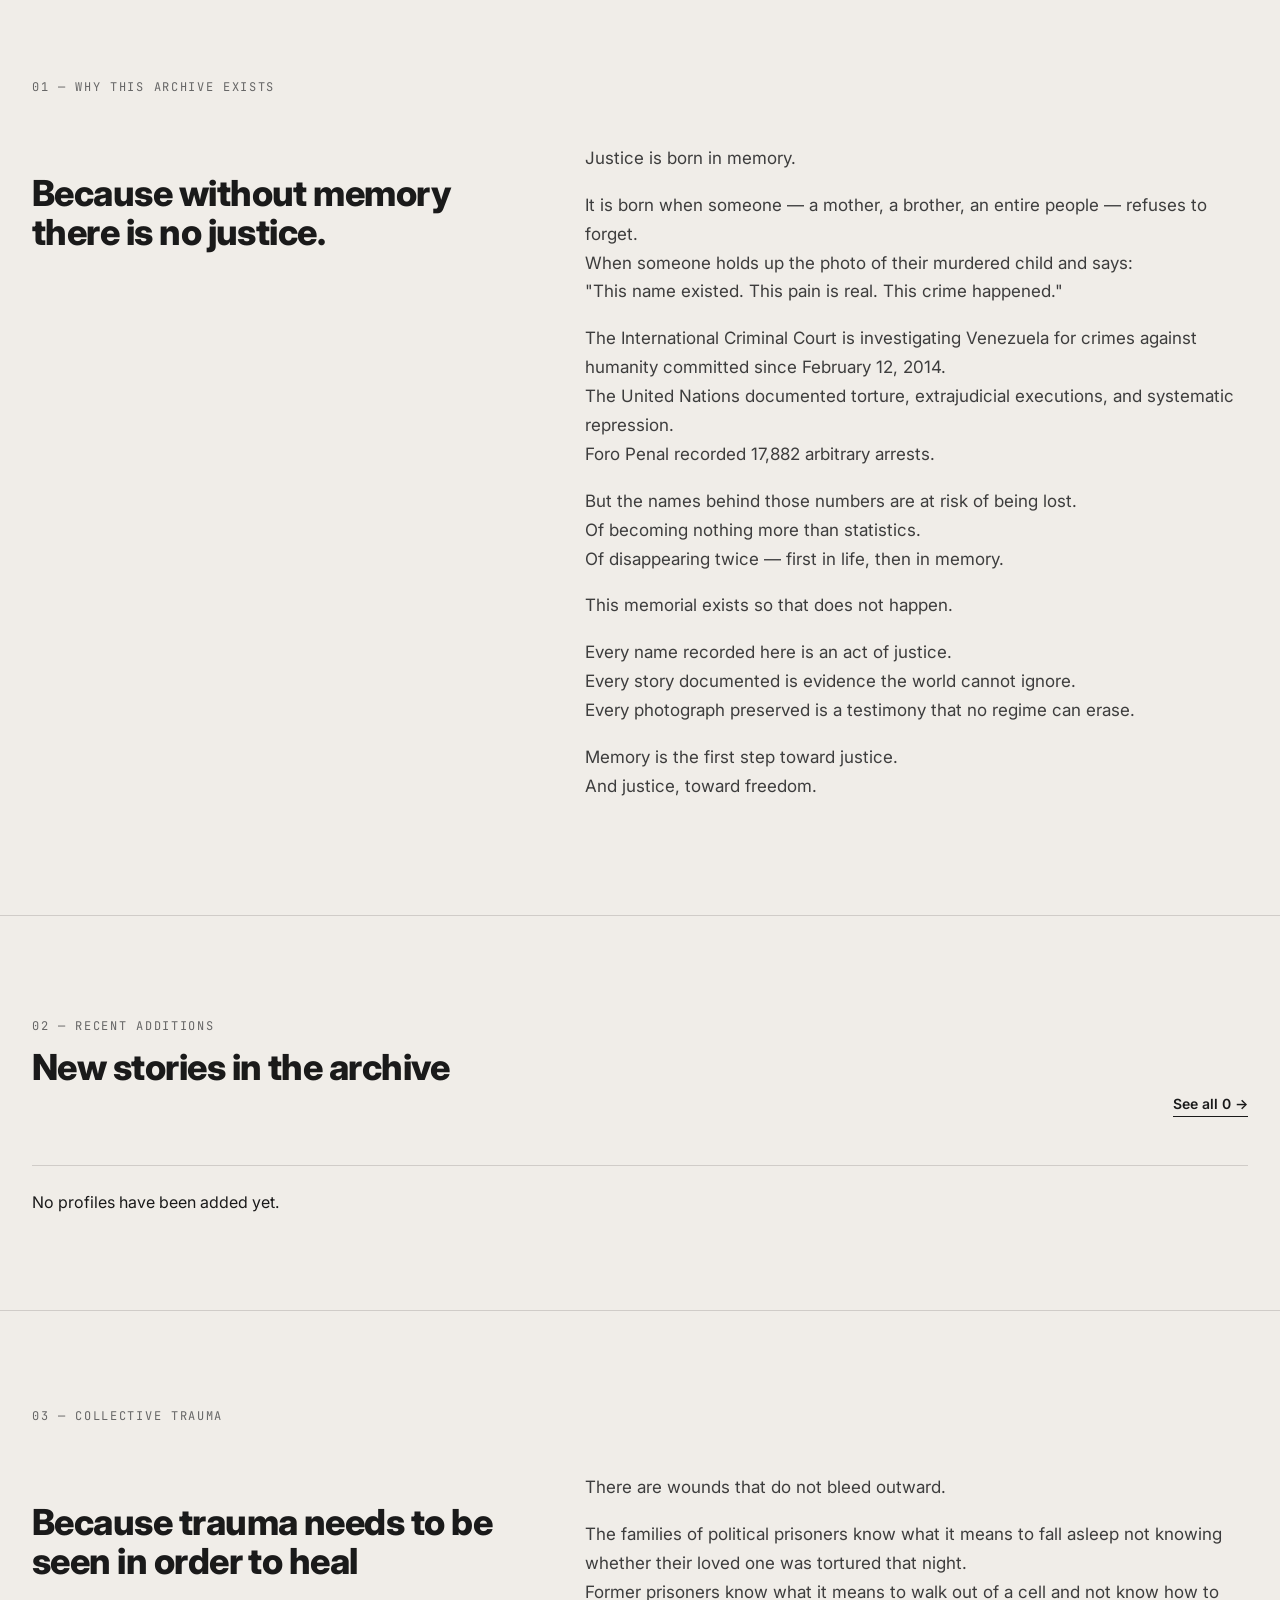
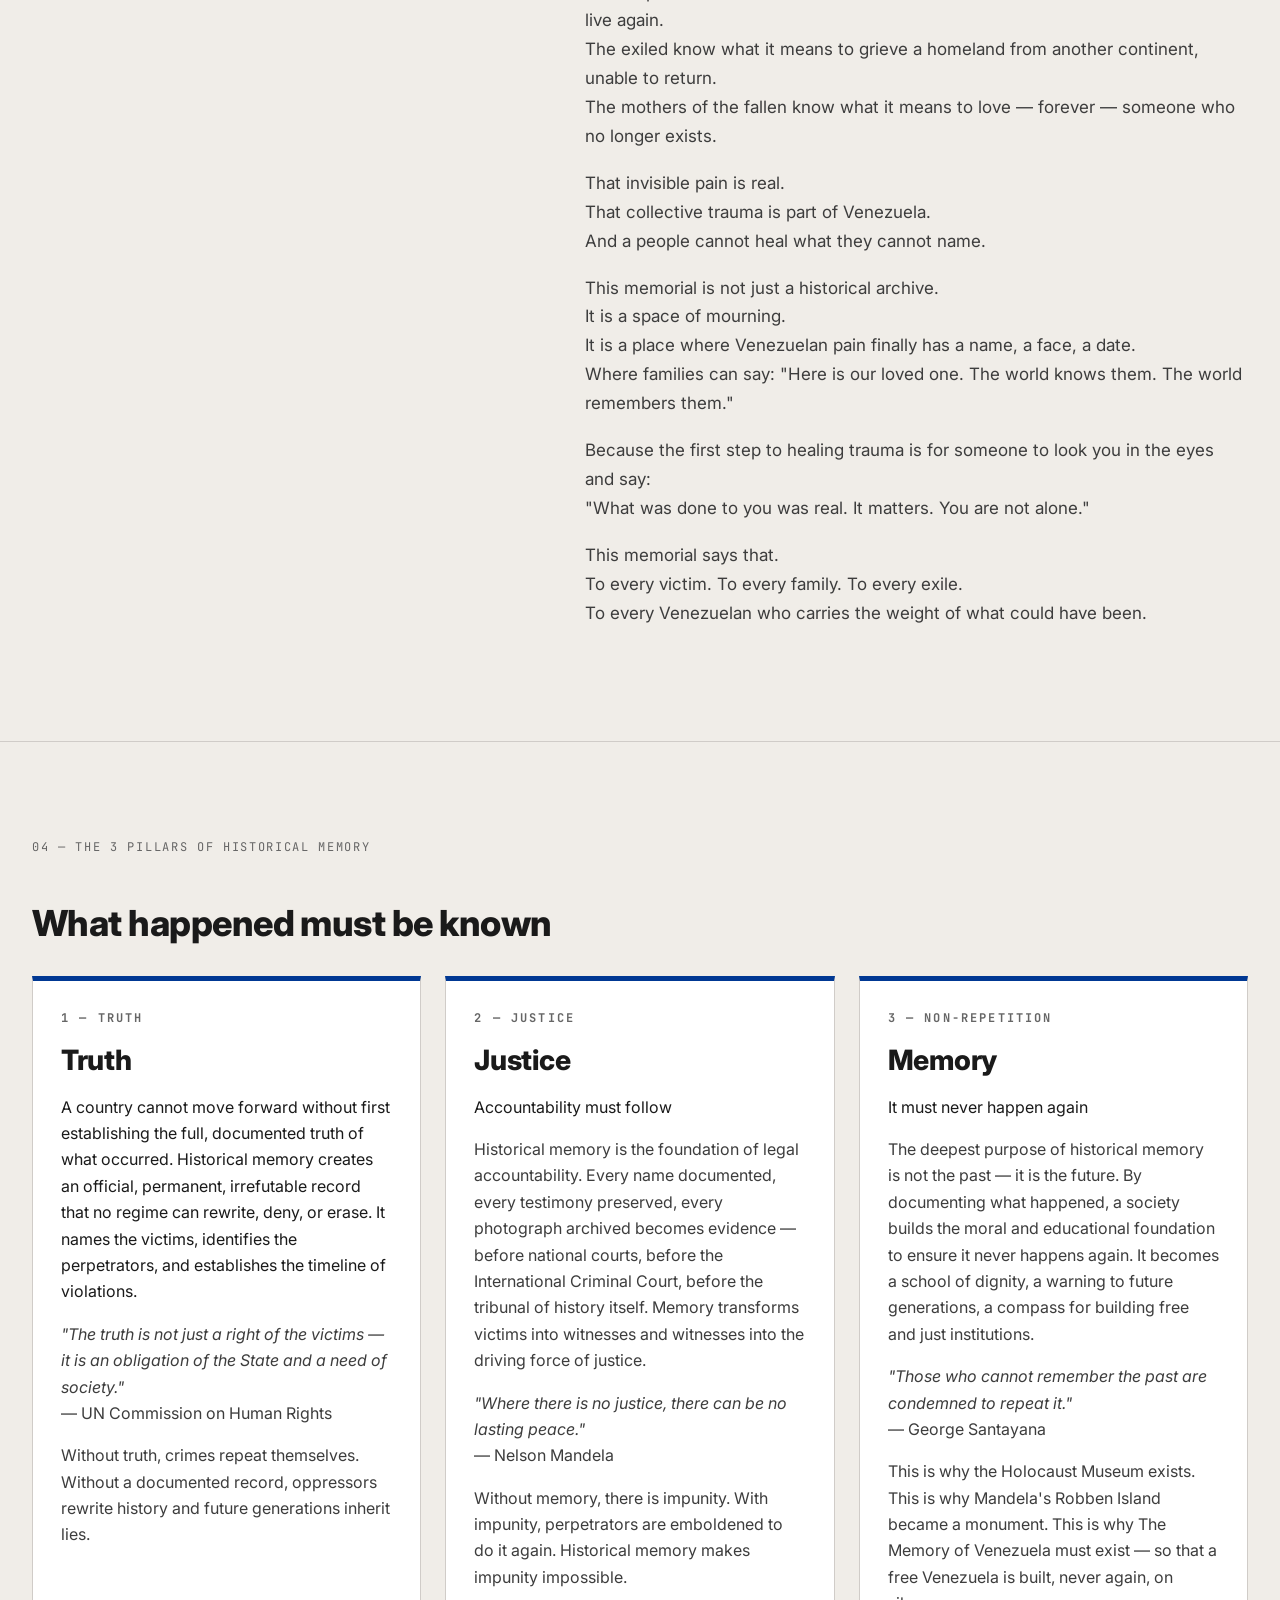
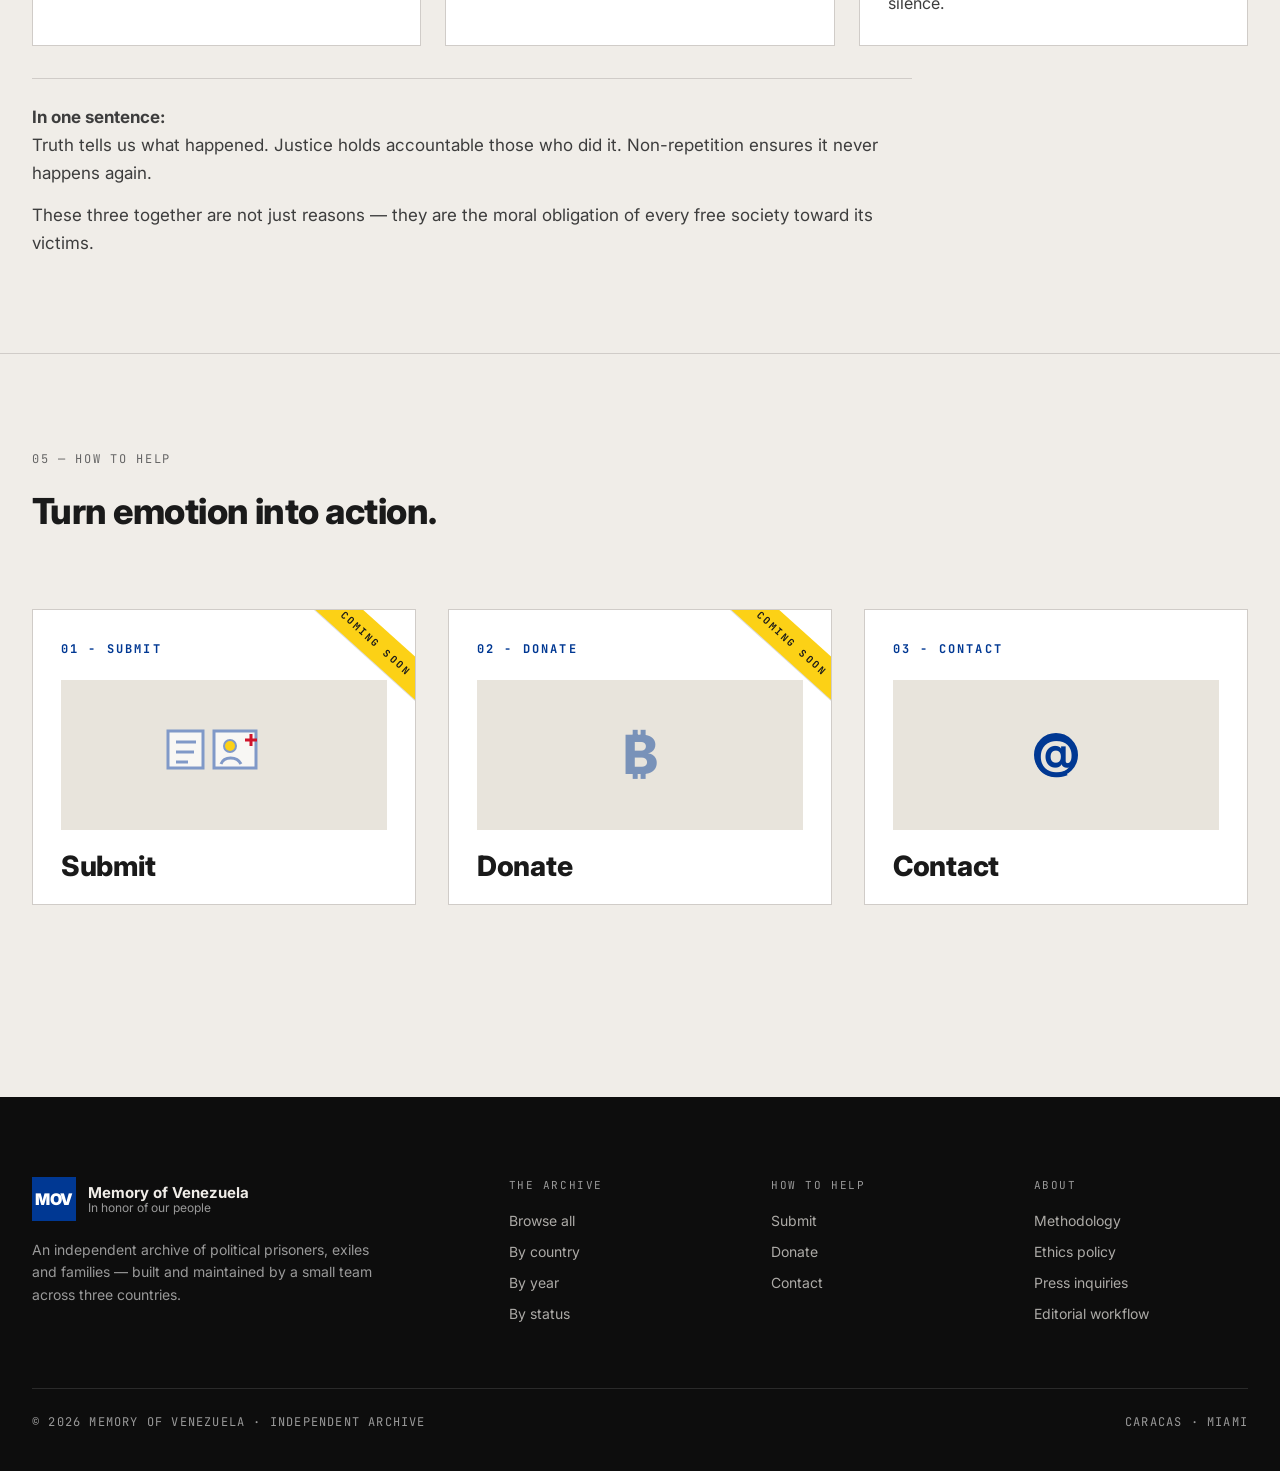
==== commit 647c60ff: "feat: restructure historical memory pillars" ====
--- a/index.html
+++ b/index.html
@@ -322,6 +322,38 @@
   .why p { font-size: 17px; line-height: 1.7; color: var(--gray-700); margin: 0 0 18px; }
   .why p strong { color: var(--black); font-weight: 600; }
 
+  .pillars { display: flex; flex-direction: column; gap: 32px; }
+  .pillars > .t-h2 { margin: 0; max-width: 680px; }
+  .pillar-grid { display: grid; grid-template-columns: repeat(3, minmax(0, 1fr)); gap: 24px; align-items: stretch; }
+  .pillar-card {
+    background: var(--white);
+    border: 1px solid var(--gray-200);
+    border-top: 5px solid var(--blue);
+    padding: 28px;
+    display: flex;
+    flex-direction: column;
+    gap: 18px;
+  }
+  .pillar-card .num {
+    font-family: var(--font-mono);
+    font-size: 12px;
+    font-weight: 700;
+    letter-spacing: 0.18em;
+    text-transform: uppercase;
+    color: var(--gray-500);
+  }
+  .pillar-card h3 { margin: 0; font-size: 28px; font-weight: 800; letter-spacing: -0.01em; line-height: 1.1; }
+  .pillar-copy { display: flex; flex-direction: column; gap: 16px; }
+  .pillar-copy p { margin: 0; font-size: 16px; line-height: 1.65; color: var(--gray-700); }
+  .pillar-copy p:first-child { color: var(--black); }
+  .pillar-summary {
+    max-width: 880px;
+    border-top: 1px solid var(--gray-200);
+    padding-top: 24px;
+  }
+  .pillar-summary p { margin: 0 0 14px; font-size: 17px; line-height: 1.65; color: var(--gray-700); }
+  .pillar-summary p:last-child { margin-bottom: 0; }
+
   /* Recent additions */
   .recent-grid { display: grid; grid-template-columns: 1.6fr 1fr 1fr; gap: 28px; }
   .recent-grid.is-single { grid-template-columns: minmax(0, 920px); }
@@ -507,7 +539,7 @@
   .help-card h4 { font-size: 28px; font-weight: 800; letter-spacing: -0.01em; line-height: 1; margin: 0; }
 
   @media (max-width: 900px) {
-    .why, .recent-grid, .help-grid, .foot-grid { grid-template-columns: 1fr; gap: 40px; }
+    .why, .pillar-grid, .recent-grid, .help-grid, .foot-grid { grid-template-columns: 1fr; gap: 40px; }
     .recent-grid.is-single .featured { display: block; }
     .recent-grid.is-single .featured .photo { aspect-ratio: 4/5; min-height: 0; }
     .nav-links { display: none; }
@@ -724,50 +756,65 @@
     <div class="section-head">
       <span class="num">04 — The 3 pillars of historical memory</span>
     </div>
-    <div class="why">
+    <div class="pillars">
       <h2 class="t-h2">What happened must be known</h2>
-      <div>
-        <p>
-          <strong>1 — Truth</strong>
-        </p>
-        <p>
-          A country cannot move forward without first establishing the full, documented truth of what occurred. Historical memory creates an official, permanent, irrefutable record that no regime can rewrite, deny, or erase. It names the victims, identifies the perpetrators, and establishes the timeline of violations.
-        </p>
-        <p>
-          <em>"The truth is not just a right of the victims — it is an obligation of the State and a need of society."</em><br/>
-          — UN Commission on Human Rights
-        </p>
-        <p>
-          Without truth, crimes repeat themselves. Without a documented record, oppressors rewrite history and future generations inherit lies.
-        </p>
-        <p>
-          <strong>2 — Justice</strong><br/>
-          <em>"Accountability must follow"</em>
-        </p>
-        <p>
-          Historical memory is the foundation of legal accountability. Every name documented, every testimony preserved, every photograph archived becomes evidence — before national courts, before the International Criminal Court, before the tribunal of history itself. Memory transforms victims into witnesses and witnesses into the driving force of justice.
-        </p>
-        <p>
-          <em>"Where there is no justice, there can be no lasting peace."</em><br/>
-          — Nelson Mandela
-        </p>
-        <p>
-          Without memory, there is impunity. With impunity, perpetrators are emboldened to do it again. Historical memory makes impunity impossible.
-        </p>
-        <p>
-          <strong>3 — Non-repetition</strong><br/>
-          <em>"It must never happen again"</em>
-        </p>
-        <p>
-          The deepest purpose of historical memory is not the past — it is the future. By documenting what happened, a society builds the moral and educational foundation to ensure it never happens again. It becomes a school of dignity, a warning to future generations, a compass for building free and just institutions.
-        </p>
-        <p>
-          <em>"Those who cannot remember the past are condemned to repeat it."</em><br/>
-          — George Santayana
-        </p>
-        <p>
-          This is why the Holocaust Museum exists. This is why Mandela's Robben Island became a monument. This is why The Memory of Venezuela must exist — so that a free Venezuela is built, never again, on silence.
-        </p>
+      <div class="pillar-grid">
+        <article class="pillar-card truth">
+          <span class="num">1 — Truth</span>
+          <h3>Truth</h3>
+          <div class="pillar-copy">
+            <p>
+              A country cannot move forward without first establishing the full, documented truth of what occurred. Historical memory creates an official, permanent, irrefutable record that no regime can rewrite, deny, or erase. It names the victims, identifies the perpetrators, and establishes the timeline of violations.
+            </p>
+            <p>
+              <em>"The truth is not just a right of the victims — it is an obligation of the State and a need of society."</em><br/>
+              — UN Commission on Human Rights
+            </p>
+            <p>
+              Without truth, crimes repeat themselves. Without a documented record, oppressors rewrite history and future generations inherit lies.
+            </p>
+          </div>
+        </article>
+        <article class="pillar-card justice">
+          <span class="num">2 — Justice</span>
+          <h3>Justice</h3>
+          <div class="pillar-copy">
+            <p>
+              Accountability must follow
+            </p>
+            <p>
+              Historical memory is the foundation of legal accountability. Every name documented, every testimony preserved, every photograph archived becomes evidence — before national courts, before the International Criminal Court, before the tribunal of history itself. Memory transforms victims into witnesses and witnesses into the driving force of justice.
+            </p>
+            <p>
+              <em>"Where there is no justice, there can be no lasting peace."</em><br/>
+              — Nelson Mandela
+            </p>
+            <p>
+              Without memory, there is impunity. With impunity, perpetrators are emboldened to do it again. Historical memory makes impunity impossible.
+            </p>
+          </div>
+        </article>
+        <article class="pillar-card memory">
+          <span class="num">3 — Non-repetition</span>
+          <h3>Memory</h3>
+          <div class="pillar-copy">
+            <p>
+              It must never happen again
+            </p>
+            <p>
+              The deepest purpose of historical memory is not the past — it is the future. By documenting what happened, a society builds the moral and educational foundation to ensure it never happens again. It becomes a school of dignity, a warning to future generations, a compass for building free and just institutions.
+            </p>
+            <p>
+              <em>"Those who cannot remember the past are condemned to repeat it."</em><br/>
+              — George Santayana
+            </p>
+            <p>
+              This is why the Holocaust Museum exists. This is why Mandela's Robben Island became a monument. This is why The Memory of Venezuela must exist — so that a free Venezuela is built, never again, on silence.
+            </p>
+          </div>
+        </article>
+      </div>
+      <div class="pillar-summary">
         <p>
           <strong>In one sentence:</strong><br/>
           Truth tells us what happened. Justice holds accountable those who did it. Non-repetition ensures it never happens again.
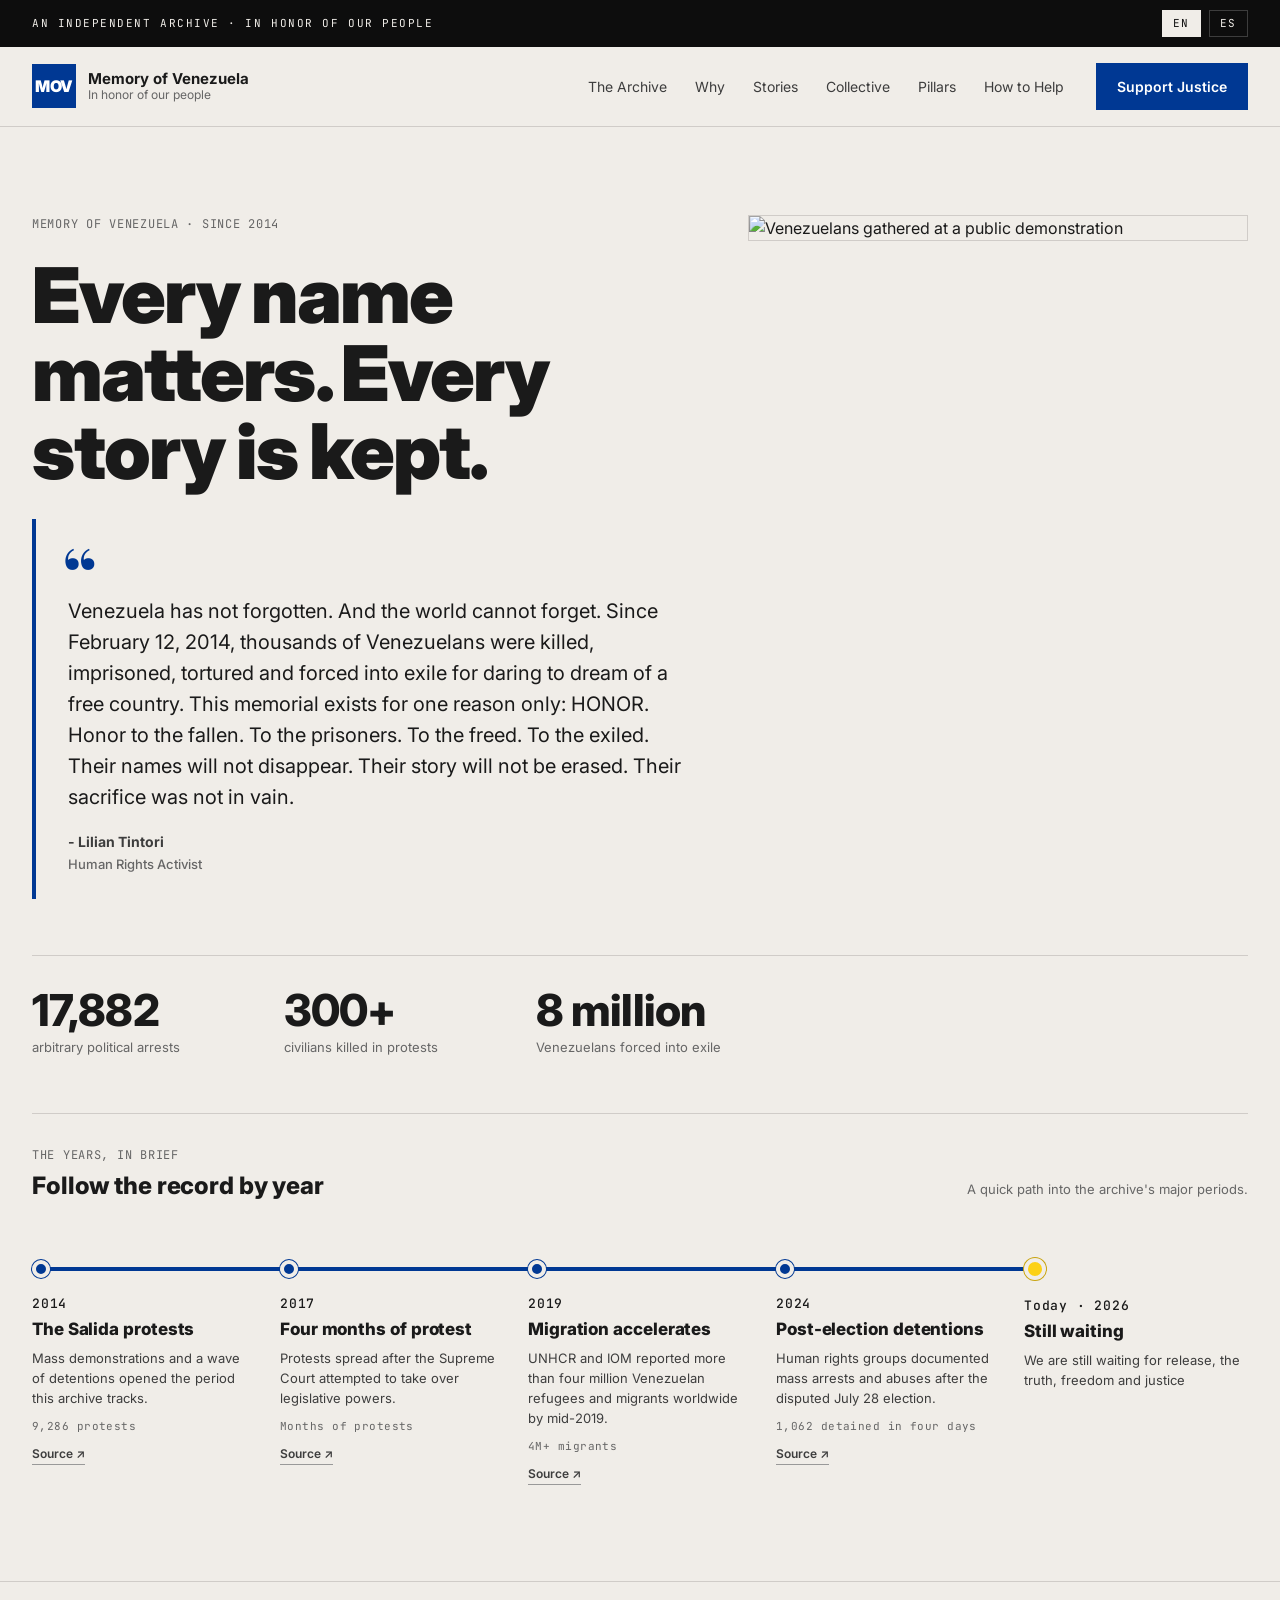
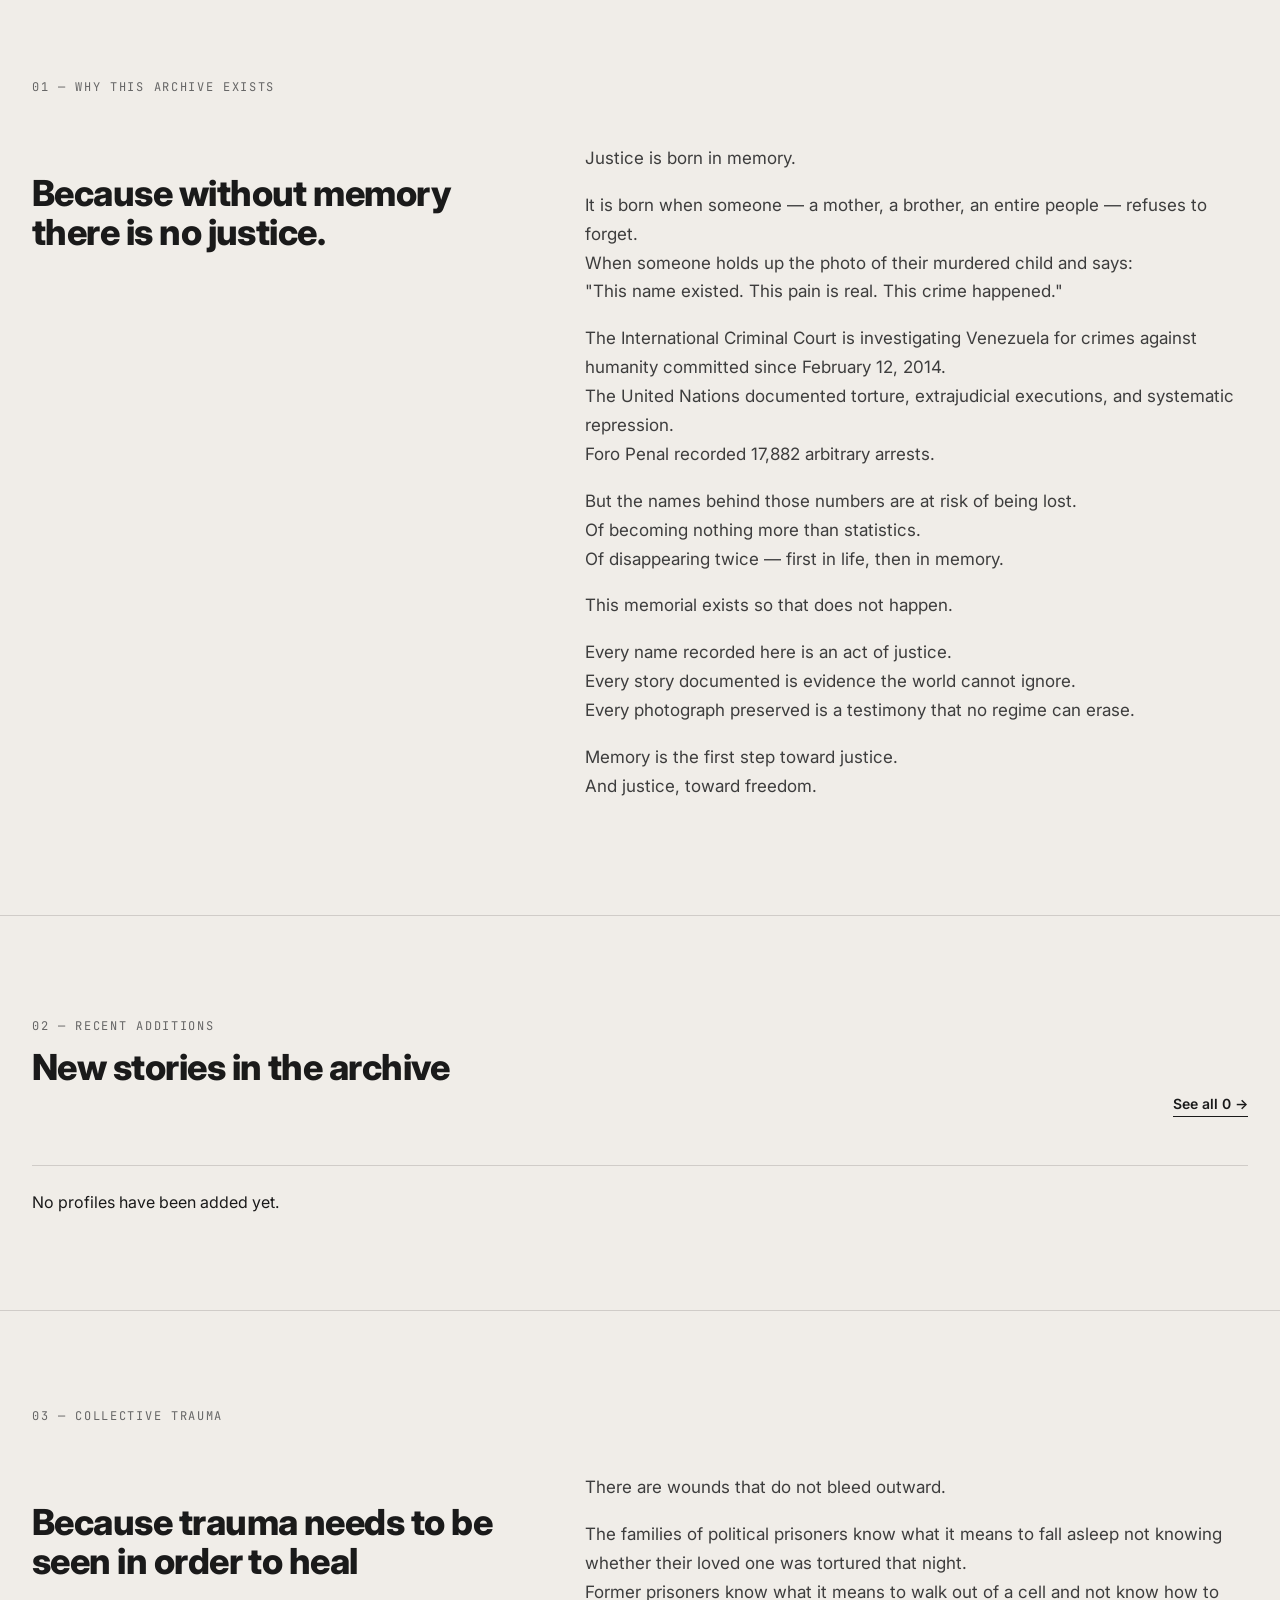
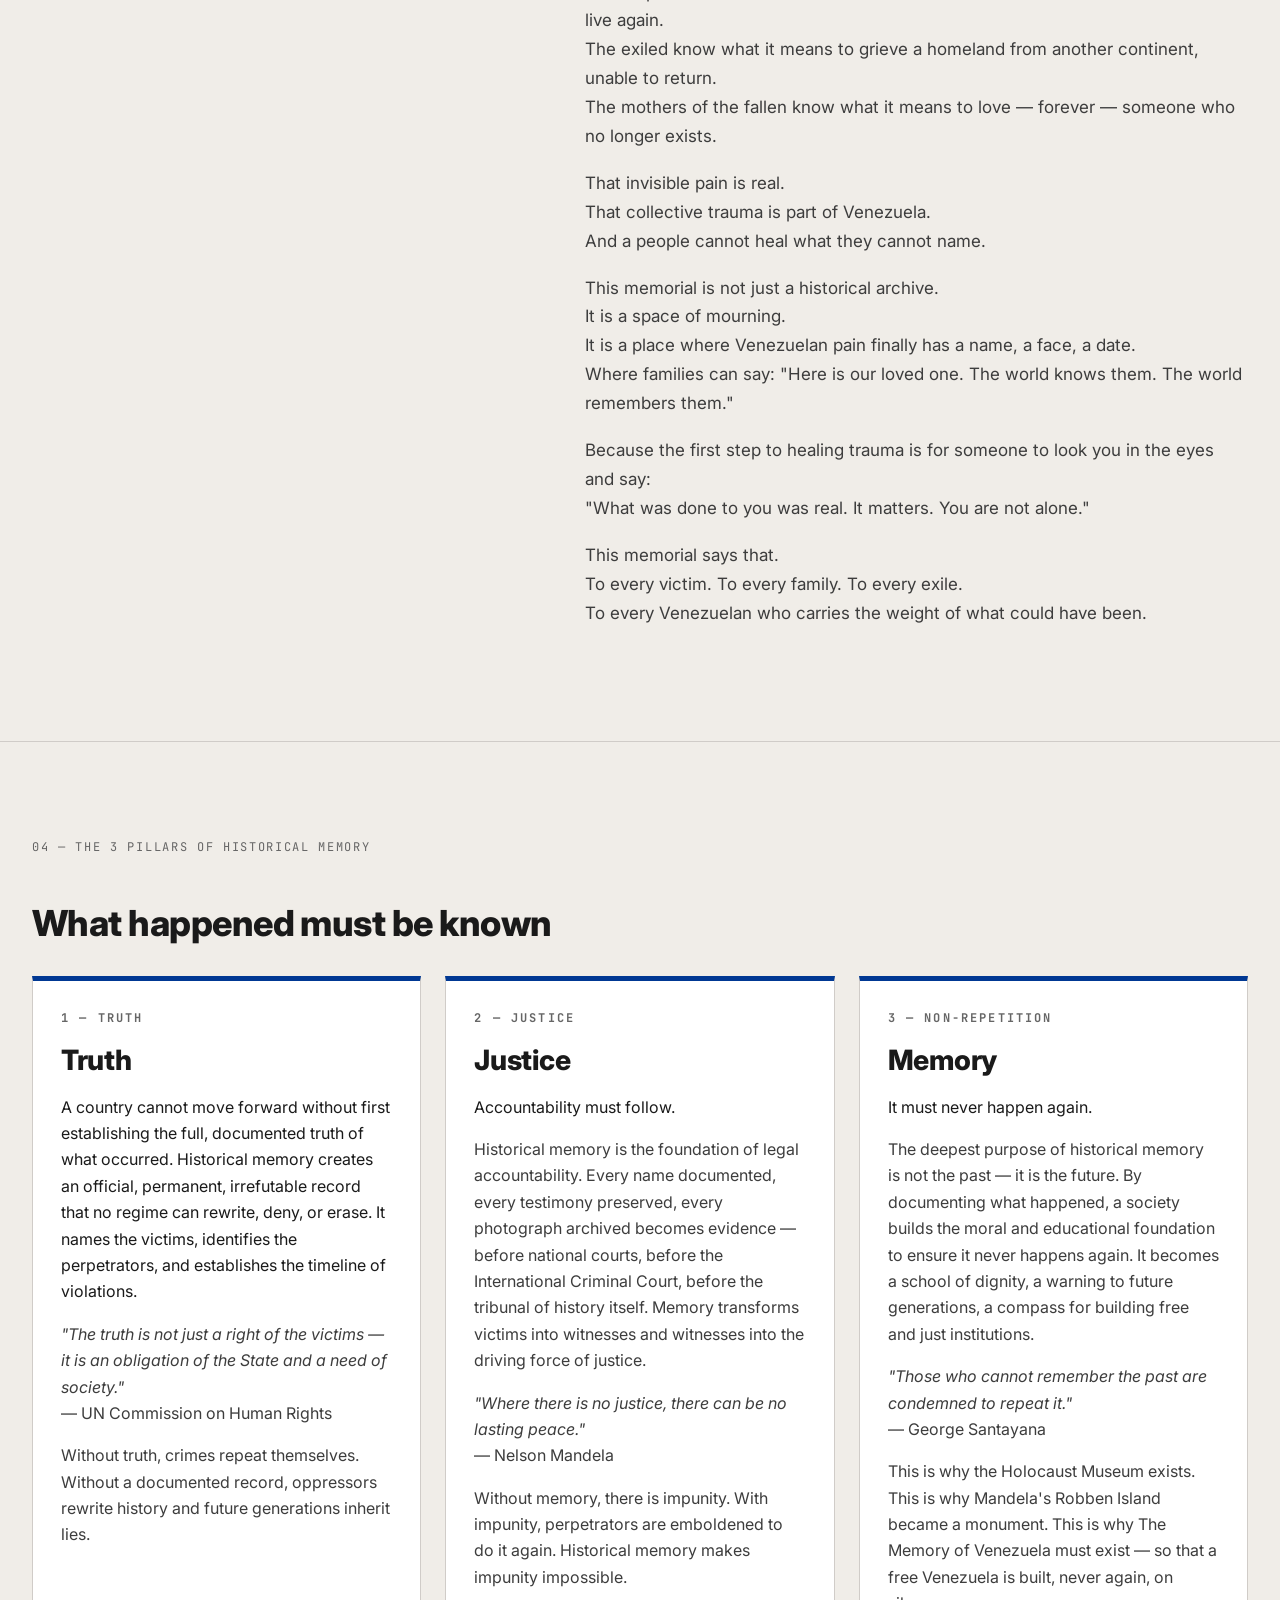
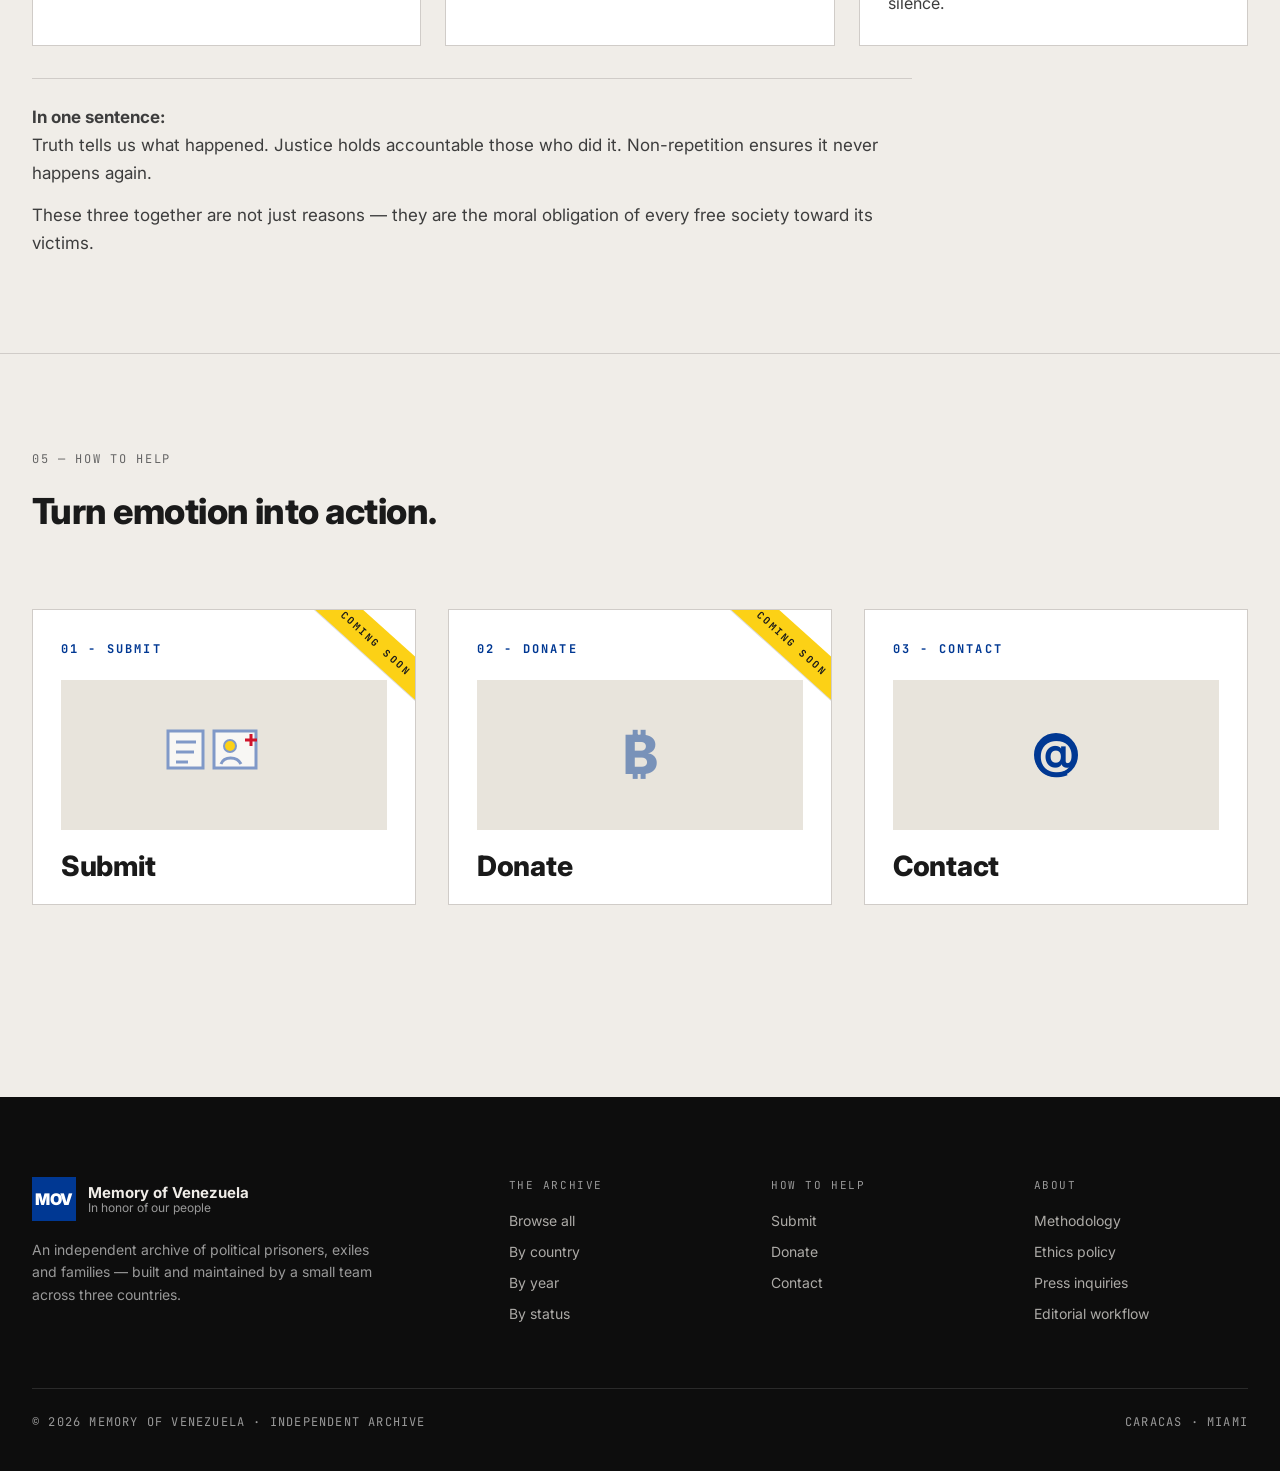
==== commit f40aa657: "fix: punctuate pillar lead lines" ====
--- a/index.html
+++ b/index.html
@@ -780,7 +780,7 @@
           <h3>Justice</h3>
           <div class="pillar-copy">
             <p>
-              Accountability must follow
+              Accountability must follow.
             </p>
             <p>
               Historical memory is the foundation of legal accountability. Every name documented, every testimony preserved, every photograph archived becomes evidence — before national courts, before the International Criminal Court, before the tribunal of history itself. Memory transforms victims into witnesses and witnesses into the driving force of justice.
@@ -799,7 +799,7 @@
           <h3>Memory</h3>
           <div class="pillar-copy">
             <p>
-              It must never happen again
+              It must never happen again.
             </p>
             <p>
               The deepest purpose of historical memory is not the past — it is the future. By documenting what happened, a society builds the moral and educational foundation to ensure it never happens again. It becomes a school of dignity, a warning to future generations, a compass for building free and just institutions.
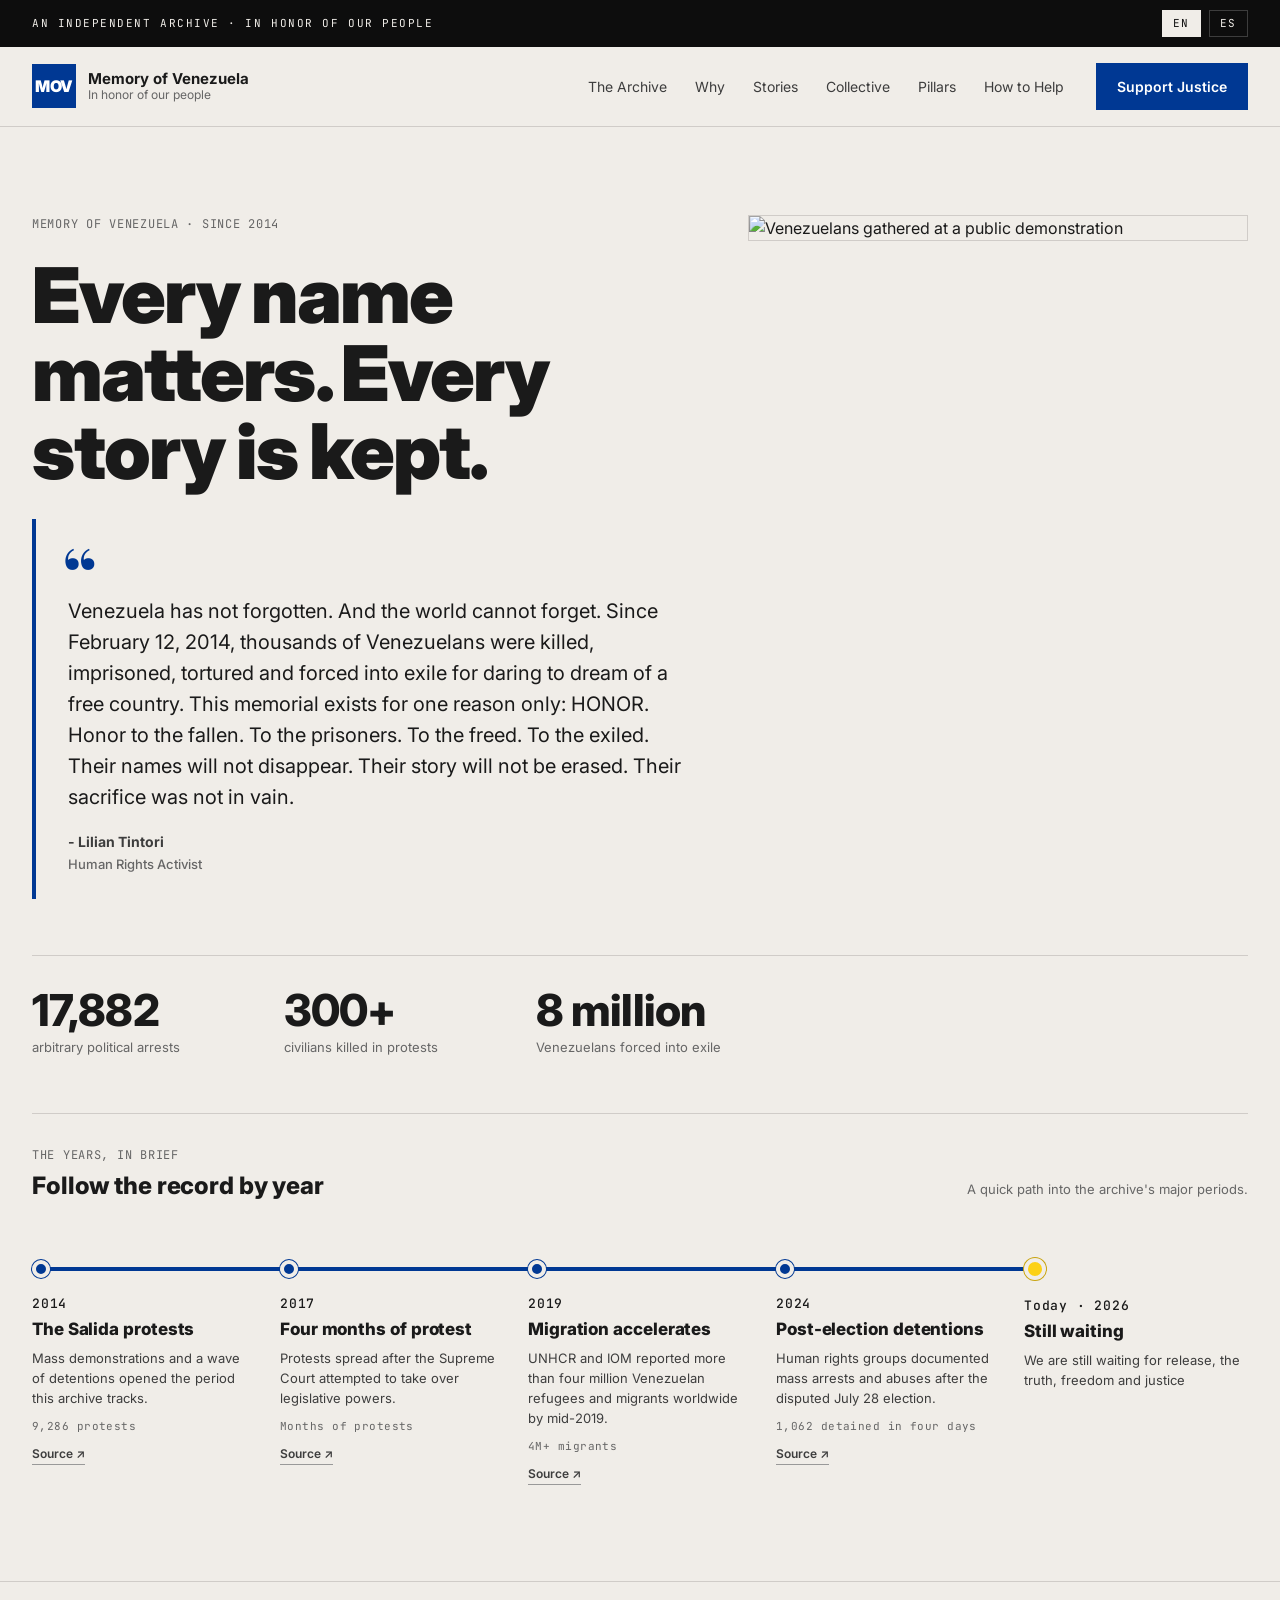
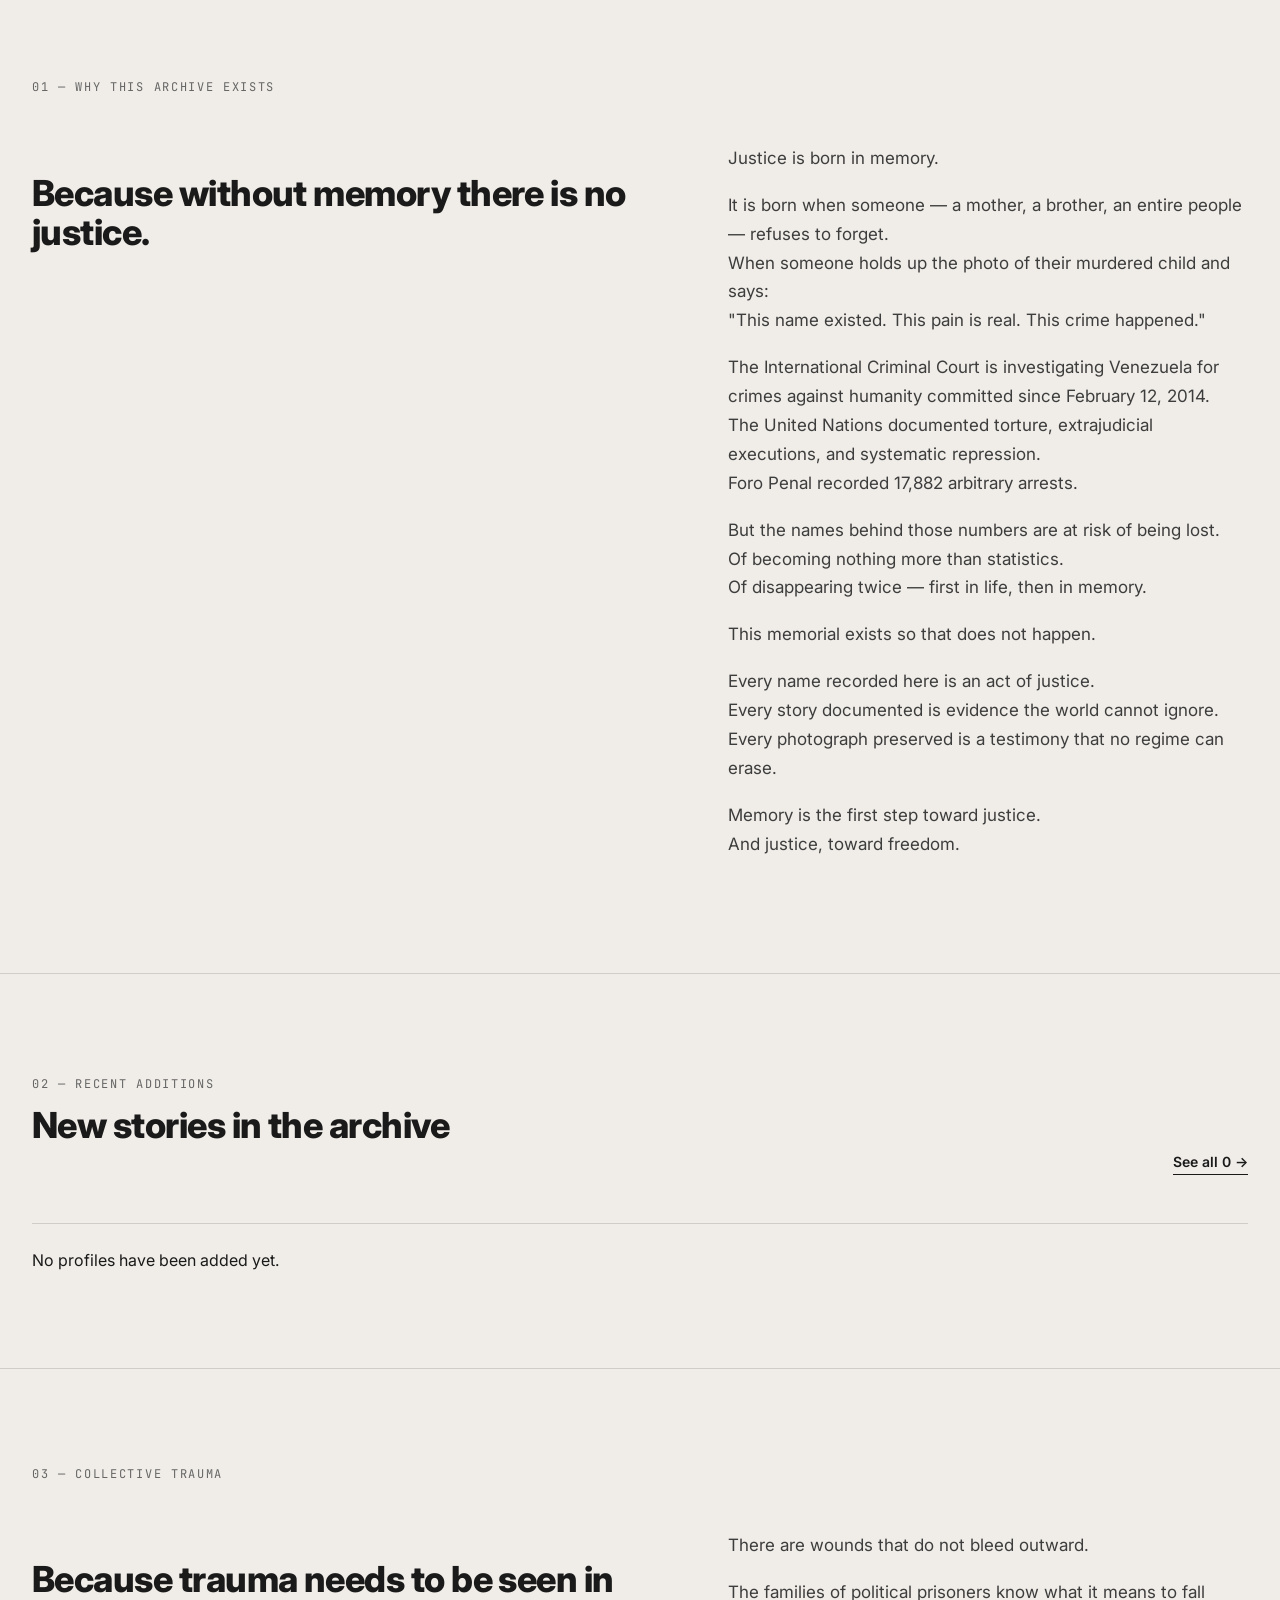
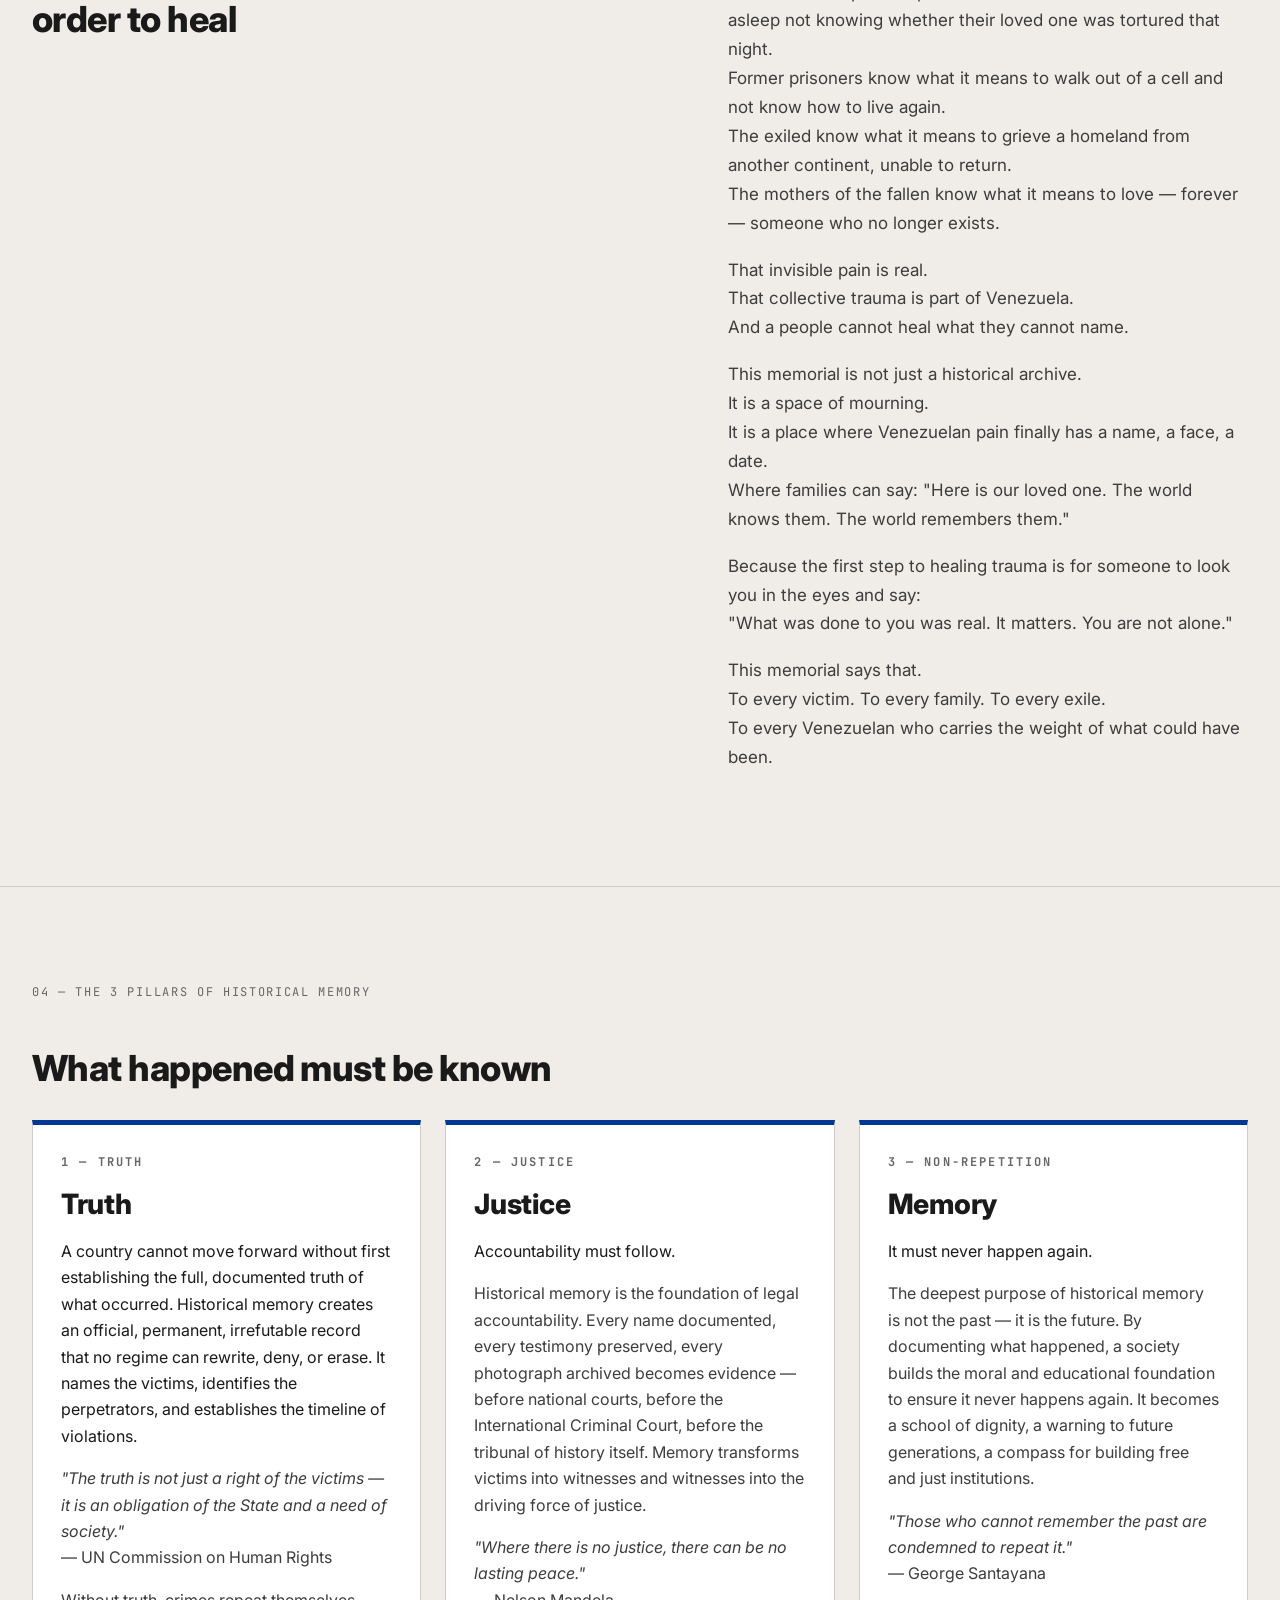
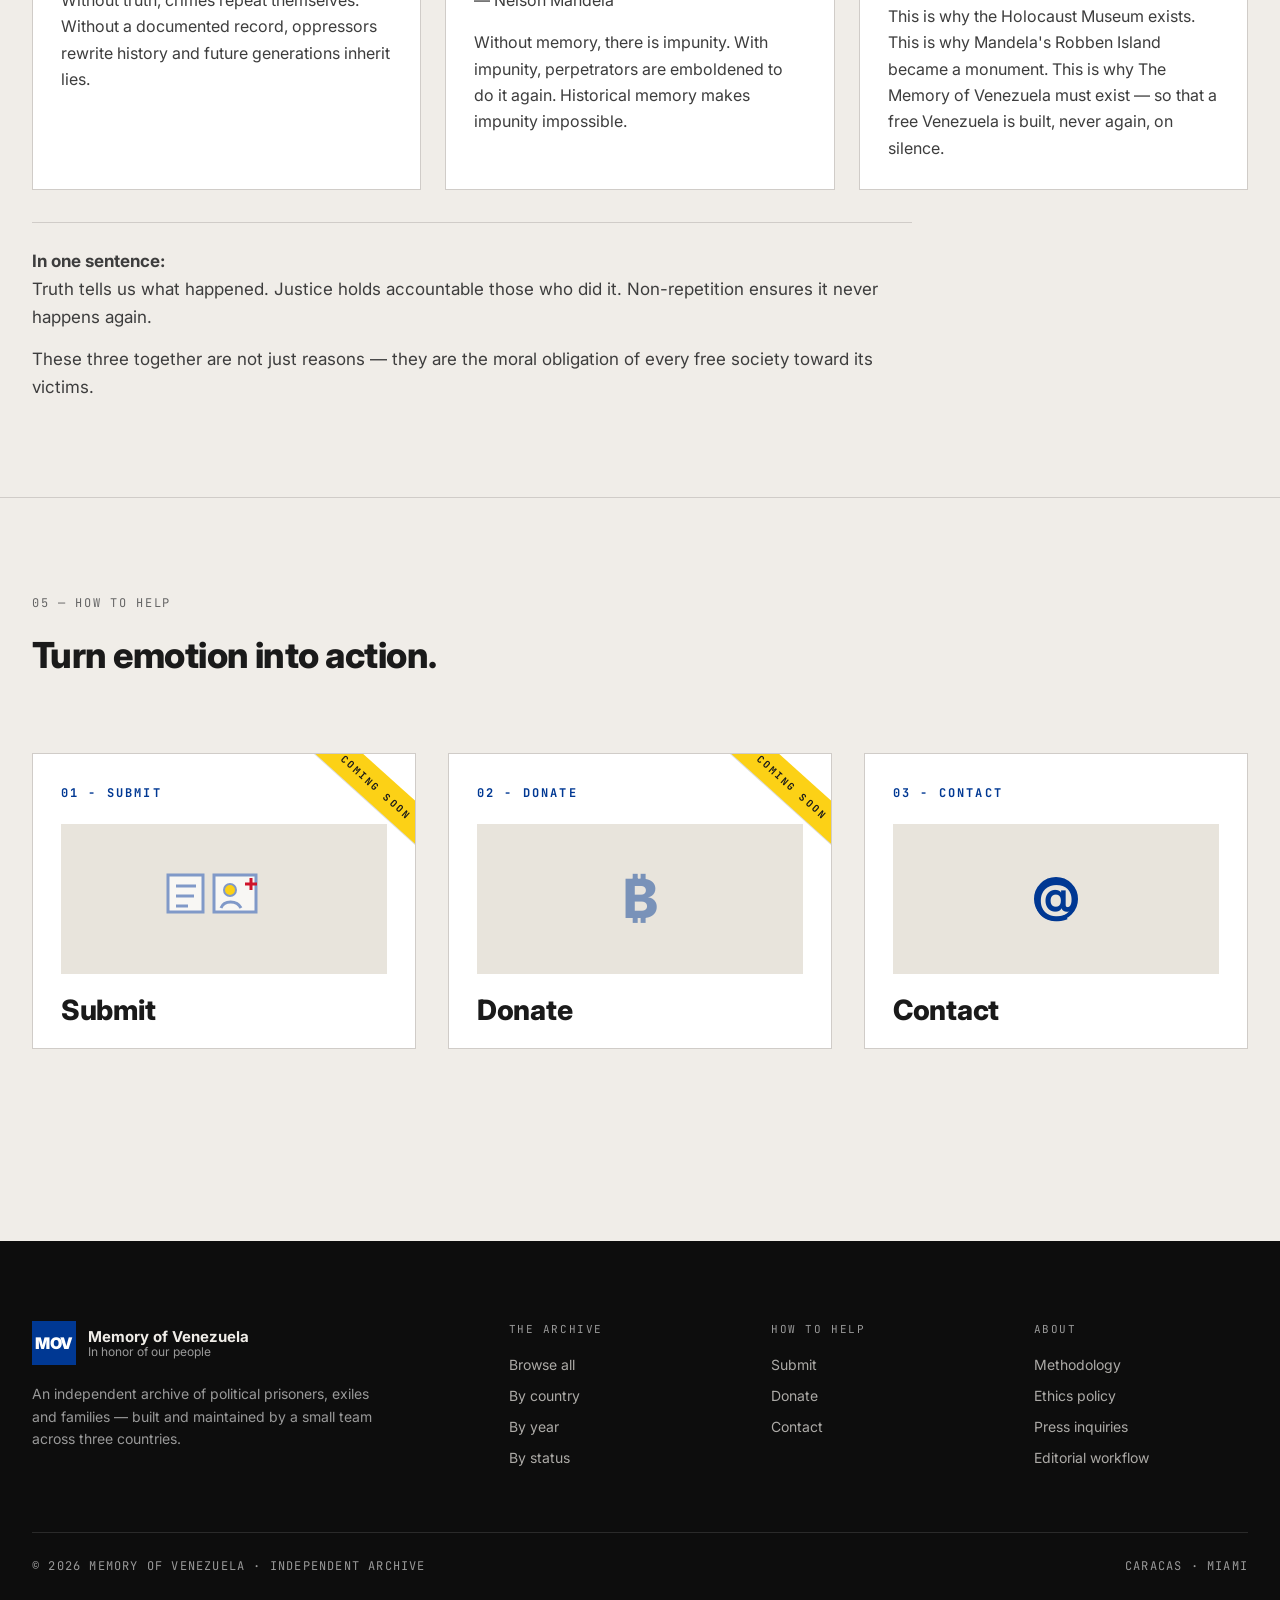
==== commit ce380a26: "fix: narrow archive section copy column" ====
--- a/index.html
+++ b/index.html
@@ -318,7 +318,8 @@
   }
   .hero-timeline .htl-track { margin-top: 24px; }
 
-  .why { display: grid; grid-template-columns: 1fr 1.4fr; gap: 80px; align-items: start; }
+  .why { display: grid; grid-template-columns: minmax(0, 1fr) minmax(0, 52ch); gap: 80px; align-items: start; }
+  .why > div { max-width: 52ch; }
   .why p { font-size: 17px; line-height: 1.7; color: var(--gray-700); margin: 0 0 18px; }
   .why p strong { color: var(--black); font-weight: 600; }
 
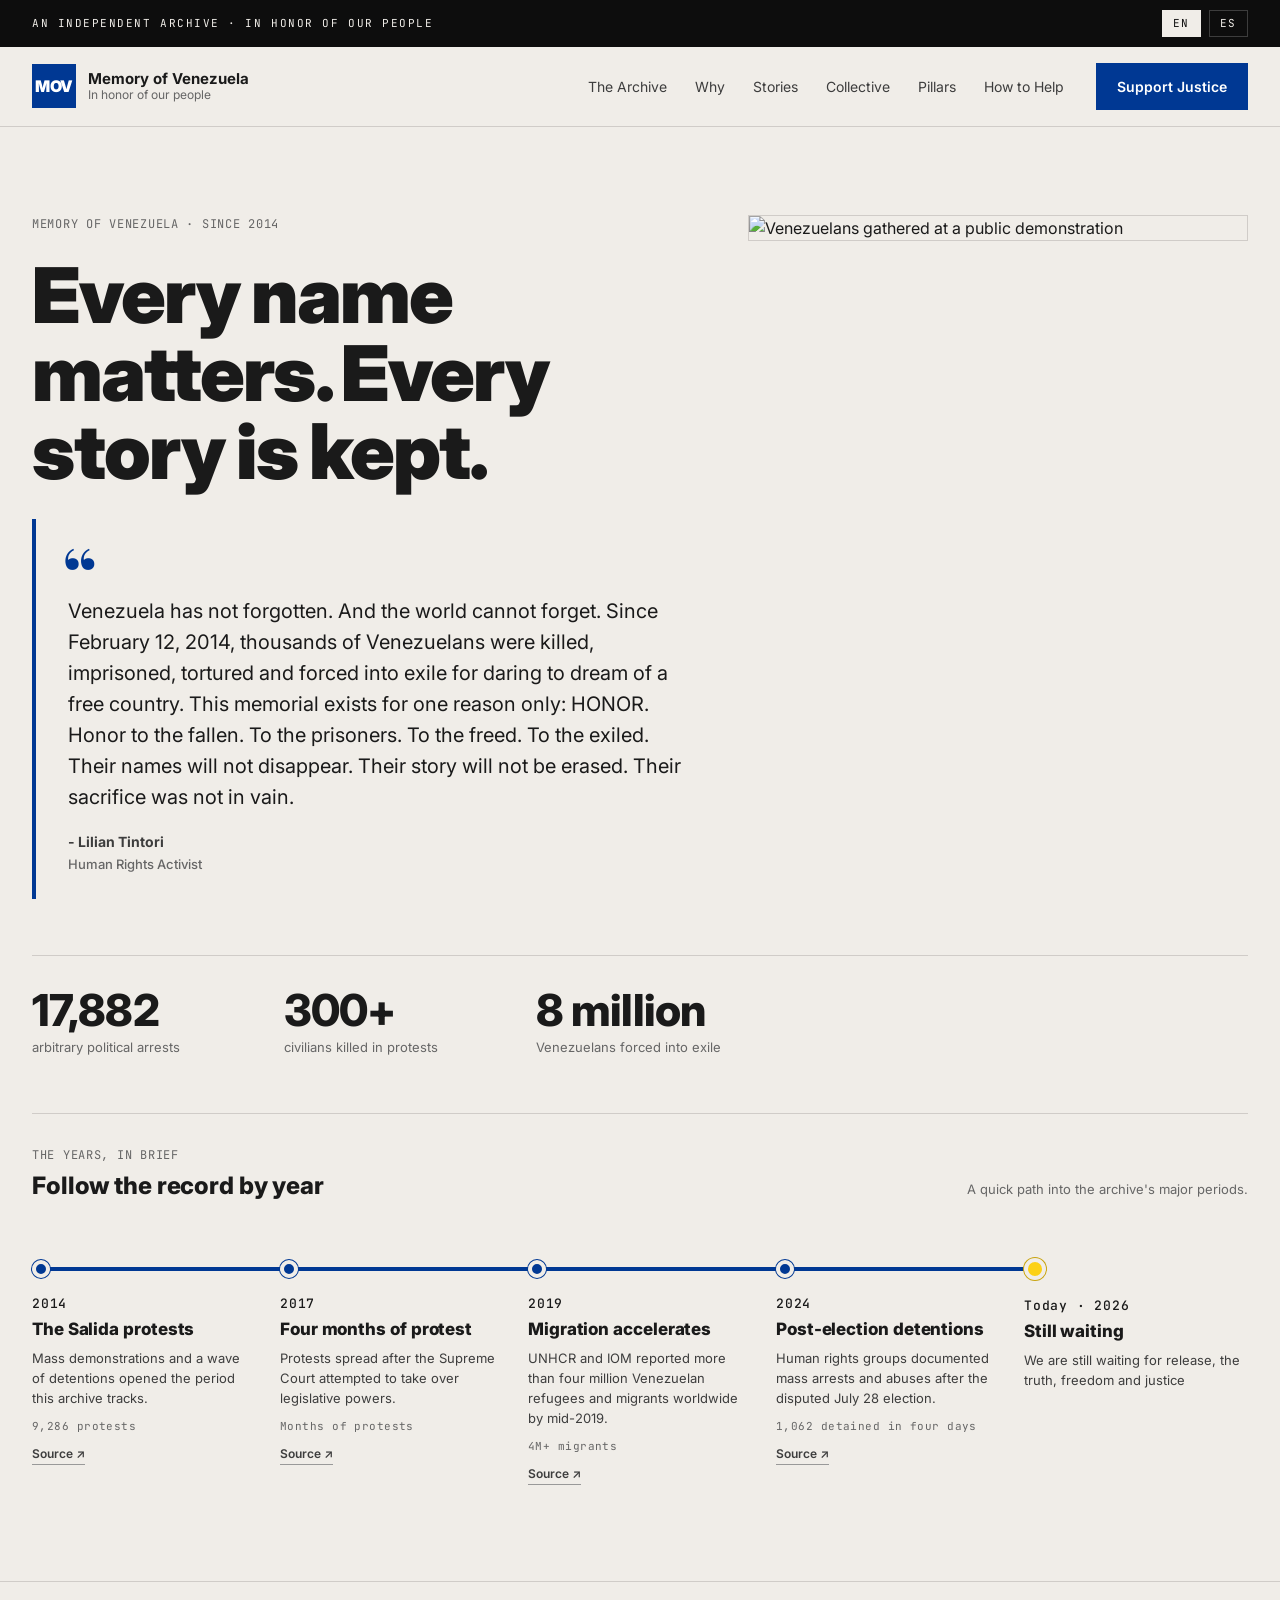
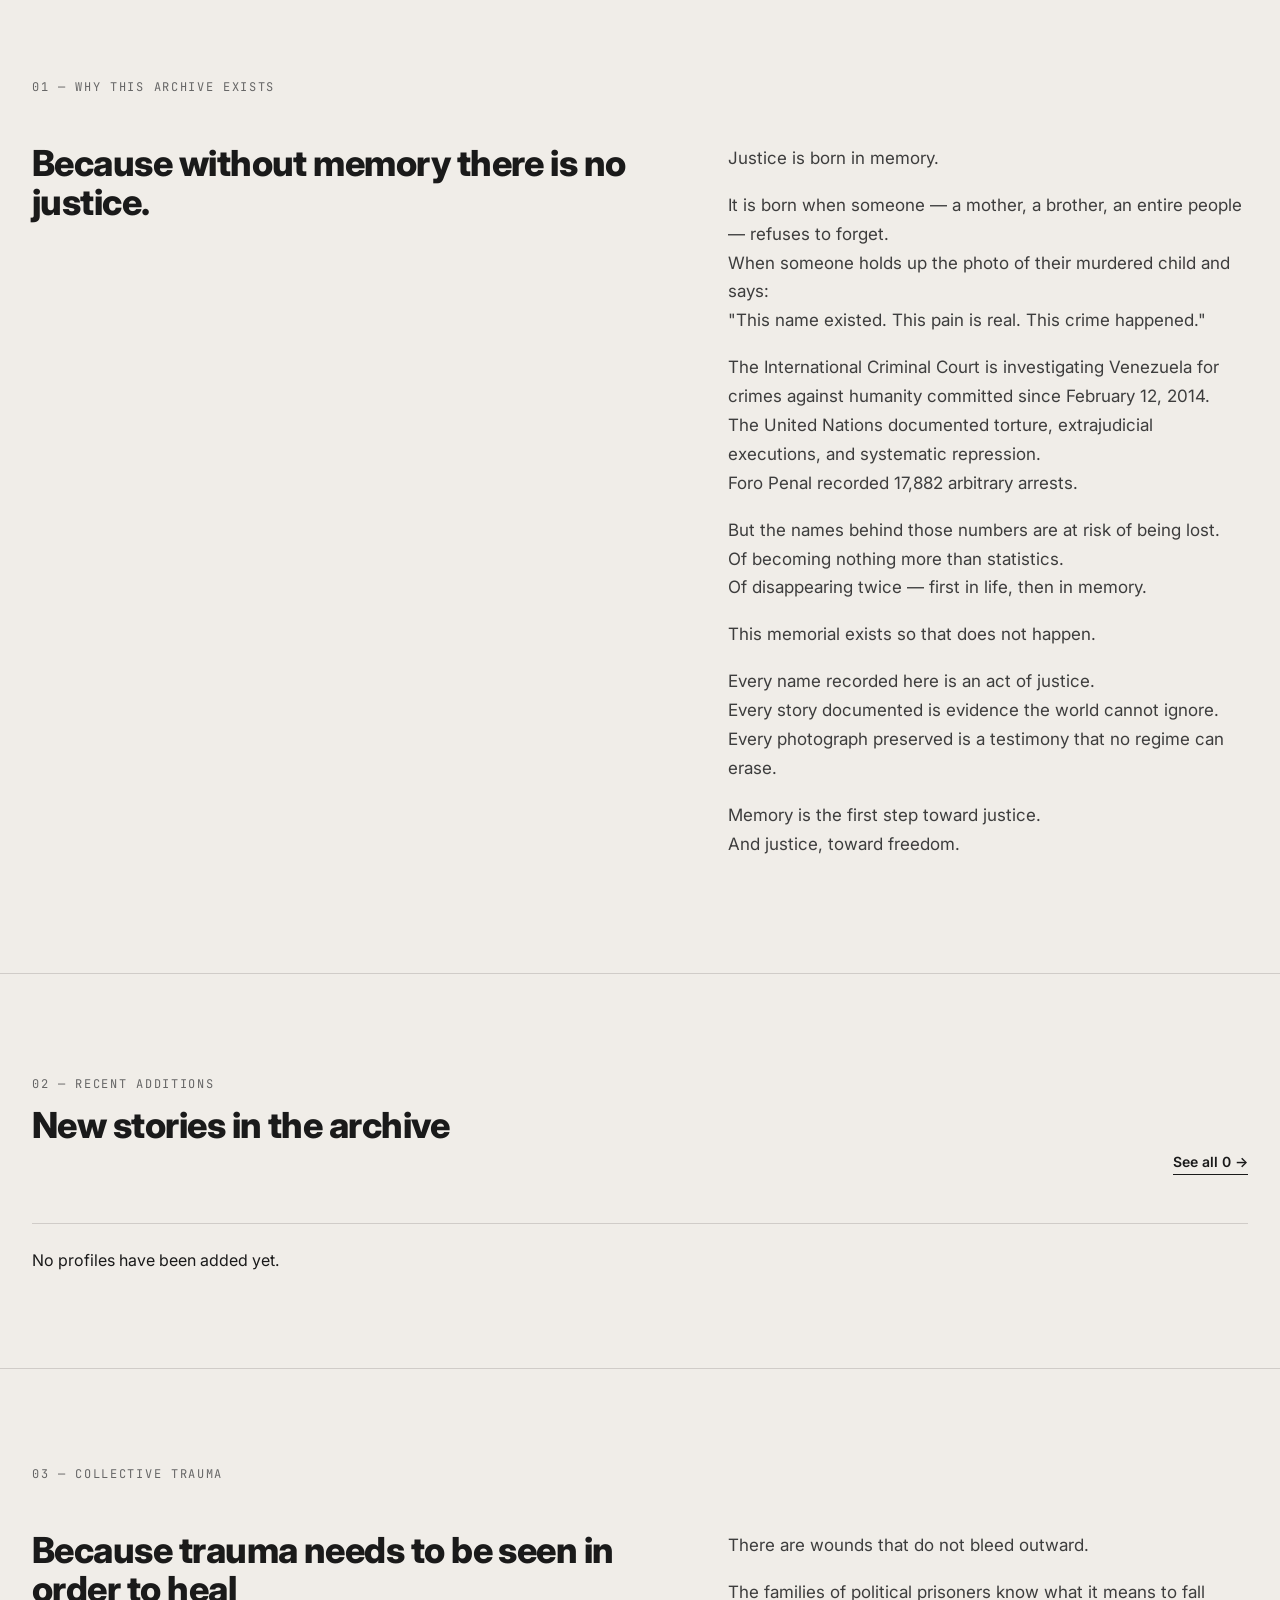
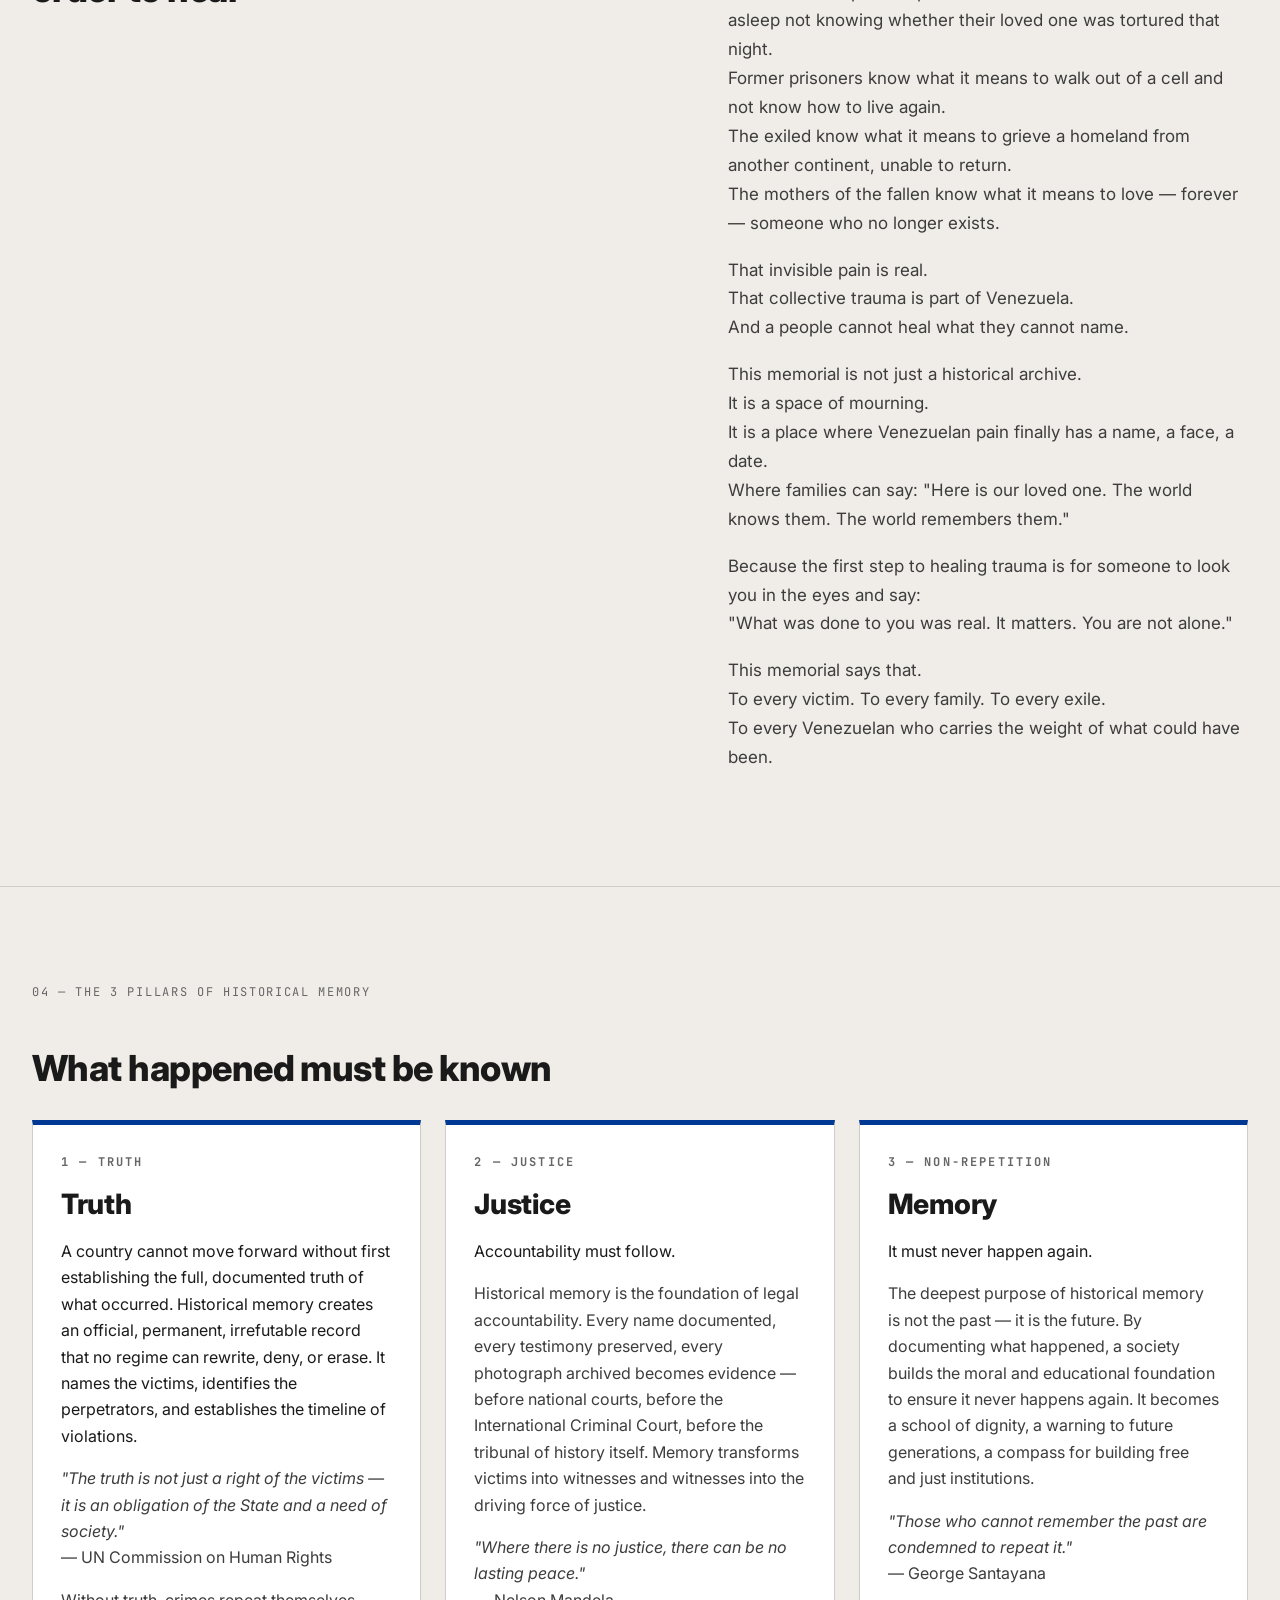
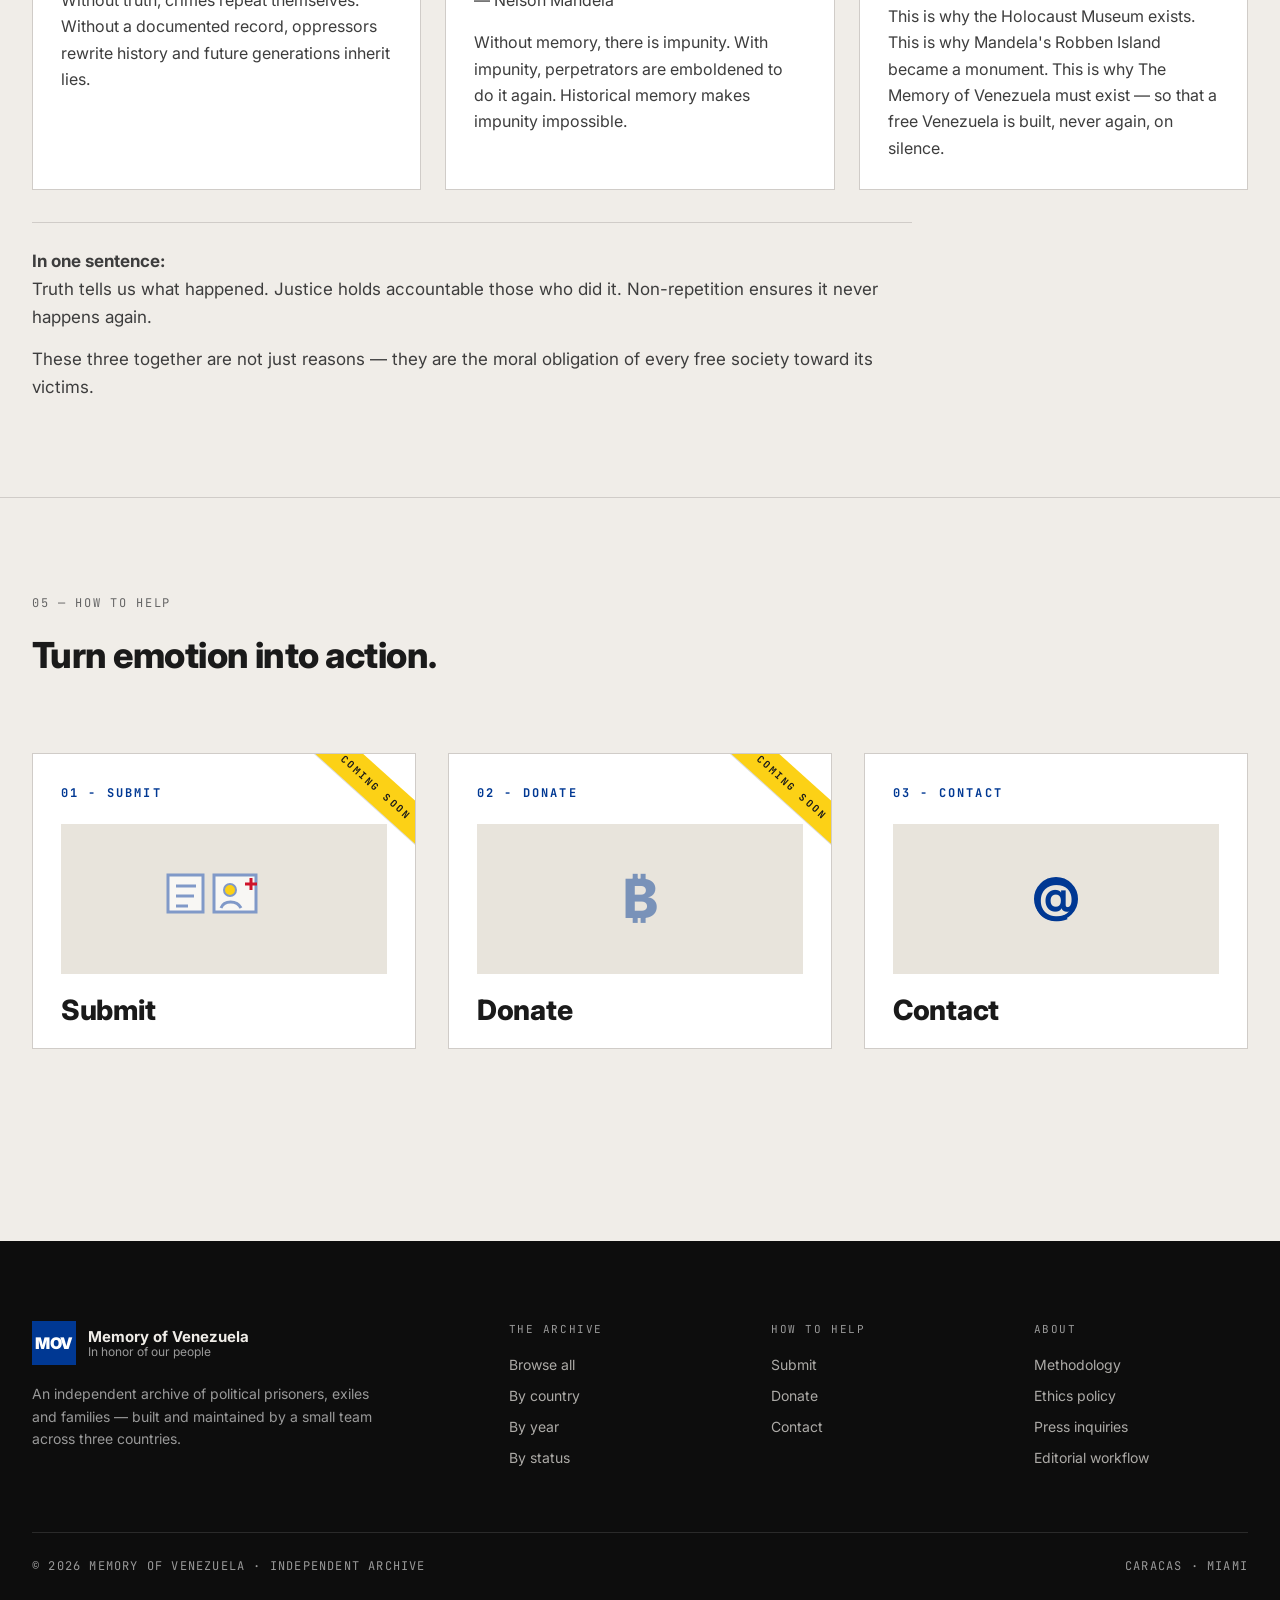
==== commit 355d88ee: "fix: align why section copy tops" ====
--- a/index.html
+++ b/index.html
@@ -319,6 +319,7 @@
   .hero-timeline .htl-track { margin-top: 24px; }
 
   .why { display: grid; grid-template-columns: minmax(0, 1fr) minmax(0, 52ch); gap: 80px; align-items: start; }
+  .why .t-h2 { margin: 0; }
   .why > div { max-width: 52ch; }
   .why p { font-size: 17px; line-height: 1.7; color: var(--gray-700); margin: 0 0 18px; }
   .why p strong { color: var(--black); font-weight: 600; }
